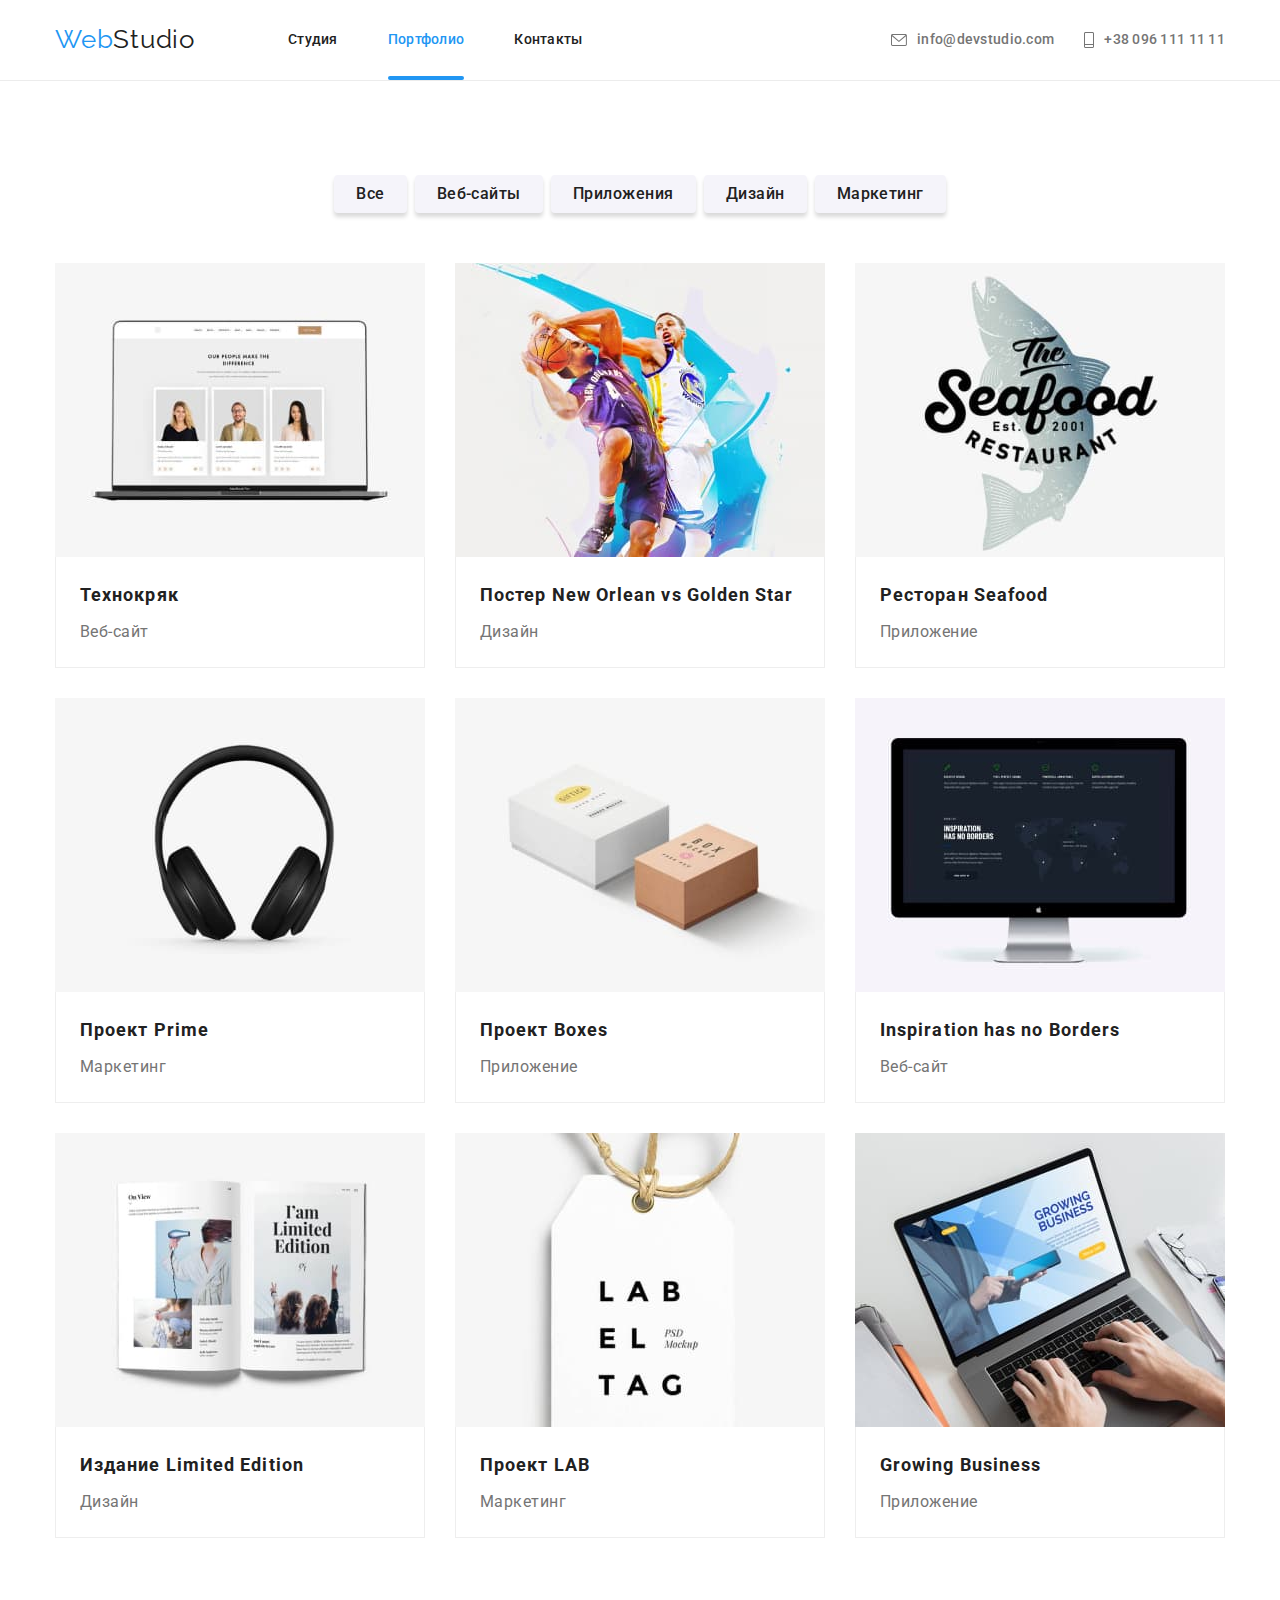
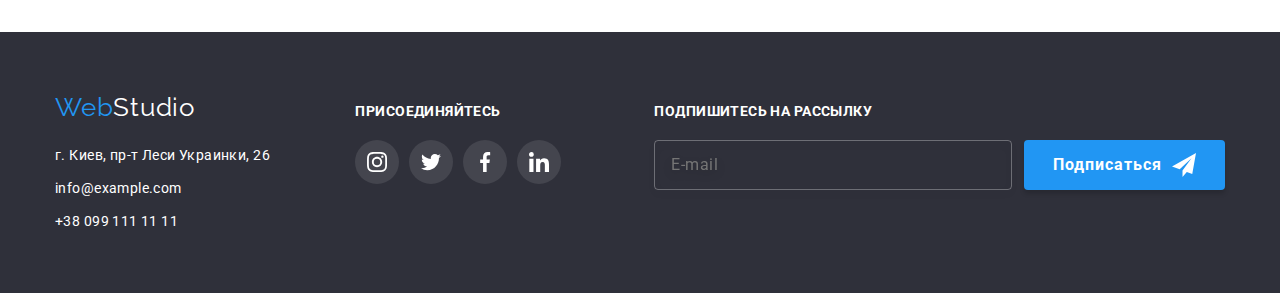
==== portfolio.html @ dd5213ea "Add files from home-work-7" ====
<!DOCTYPE html>
<html lang="ru">
<head>
    <meta charset="UTF-8">
    <meta name="description" content="Портфолио студии" />
    <meta name="viewport" content="width=device-width, initial-scale=1.0"/>
    <title>Портфолио</title>
    <link rel="preconnect" href="https://fonts.googleapis.com"/>
    <link rel="preconnect" href="https://fonts.gstatic.com" crossorigin/>
    <link href="https://fonts.googleapis.com/css2?family=Raleway:wght@700&family=Roboto:wght@400;500;700;900&display=swap" rel="stylesheet"/>
    <link rel="stylesheet" href="https://cdnjs.cloudflare.com/ajax/libs/modern-normalize/1.0.0/modern-normalize.min.css" />
    <link rel="stylesheet" href="./css/main.min.css"/>
</head>
<body>
    <!-- Header -->
    <header class="header">
        <div class="container container__header">
            <a class="logo" lang="en" href="./index.html"><span class="logo__title">Web</span>Studio</a>
            <nav>
                <ul class="site-nav header__site-nav">
                    <li class="site-nav__item">
                        <a class="site-nav__link" href="./index.html">Студия</a>
                    </li>
                    <li class="site-nav__item">
                        <a class="site-nav__link site-nav__link--current" href="./portfolio.html">Портфолио</a>
                    </li>
                    <li class="site-nav__item">
                        <a class="site-nav__link" href="/">Контакты</a>
                    </li>
                </ul>
            </nav>
            <ul class="contact-list header__contact-list">
                <li class="contact-list__item">
                    <a class="contact-list__link" lang="en" href="mailto:info@devstudio.com">
                        <svg class="contact-list__icon" width="16" height="12">
                            <use href="./img/icons.svg#icon-convert"></use>
                        </svg>
                        info@devstudio.com
                    </a>
                </li>
                <li class="contact-list__item">
                    <a class="contact-list__link" href="tel:+380961111111">
                        <svg class="contact-list__icon" width="10" height="16">
                            <use href="./img/icons.svg#icon-mobile"></use>
                        </svg>
                        +38 096 111 11 11
                    </a>
                </li>
            </ul>
        </div>
    </header>
    <main>
        <!-- Studio's Portfolio -->
        <section class="section">
           <div class="container ">
                <h1 class="visually-hidden">Портфолио студии</h1>
                <!-- Portfolio buttons -->
                <ul class="filter section__filter">
                    <li  class="filter__item">
                        <button class="button filter__button" type="button">Все</button>
                    </li>
                    <li class="filter__item">
                        <button class="button filter__button" type="button">Веб-сайты</button>
                    </li>
                    <li class="filter__item">
                        <button class="button filter__button" type="button">Приложения</button>
                    </li>
                    <li class="filter__item">
                        <button class="button filter__button" type="button">Дизайн</button>
                    </li>
                    <li class="filter__item">
                        <button class="button filter__button" type="button">Маркетинг</button>
                    </li>
                </ul>
                <!-- Work examples -->
                <ul class="grid">
                    <li class="grid__item">
                        <article class="product">
                            <a class="product__link" href="">
                                <div class="product__thumb">
                                    <img src="img/portfol1.jpg" alt="Ноутбук с открытым веб-сайтом" width="370" height="294" />
                                    <div class="product__overlay">
                                        <p class="product__overlay-text">Технокряк это современная площадка распространения коронавируса.
                                            Компании используют эту платформу для цифрового
                                            шпионажа и атак на защищённые сервера конкурентов.
                                        </p>
                                    </div>
                                </div>
                                <div class="product__text-box">
                                    <h2 class="product__title">Технокряк</h2>
                                    <p class="product__description">Веб-сайт</p>
                                </div>
                            </a>
                        </article>
                    </li>
                    <li class="grid__item">
                        <article class="product">
                            <a class="product__link" href="">
                                <div class="product__thumb">
                                    <img src="img/portfol2.jpg" alt="Два баскетболиста" width="370" height="294" />
                                    <div class="product__overlay">
                                        <p class="product__overlay-text">Технокряк это современная площадка распространения коронавируса.
                                            Компании используют эту платформу для цифрового
                                            шпионажа и атак на защищённые сервера конкурентов.
                                        </p>
                                    </div>
                                </div>
                                <div class="product__text-box">
                                    <h2 class="product__title">Постер New Orlean vs Golden Star</h2>
                                    <p class="product__description">Дизайн</p>
                                </div>
                            </a>
                        </article>
                    </li>
                    <li class="grid__item">
                        <article class="product">
                            <a class="product__link" href="">
                                <div class="product__thumb">
                                    <img src="img/portfol3.jpg" alt="Название ресторана не фоне рыбы" width="370" height="294" />
                                    <div class="product__overlay">
                                        <p class="product__overlay-text">Технокряк это современная площадка распространения коронавируса.
                                            Компании используют эту платформу для цифрового
                                            шпионажа и атак на защищённые сервера конкурентов.
                                        </p>
                                    </div>
                                </div>
                                <div class="product__text-box">
                                    <h2 class="product__title">Ресторан Seafood</h2>
                                    <p class="product__description">Приложение</p>
                                </div>
                            </a>
                        </article>
                    </li>
                    <li class="grid__item">
                        <article class="product">
                            <a class="product__link" href="">
                                <div class="product__thumb">
                                    <img src="img/portfol4.jpg" alt="Наушники" width="370" height="294" />
                                    <div class="product__overlay">
                                        <p class="product__overlay-text">Технокряк это современная площадка распространения коронавируса.
                                            Компании используют эту платформу для цифрового
                                            шпионажа и атак на защищённые сервера конкурентов.
                                        </p>
                                    </div>
                                </div>
                                <div class="product__text-box">
                                    <h2 class="product__title">Проект Prime</h2>
                                    <p class="product__description">Маркетинг</p>
                                </div>
                            </a>
                        </article>
                    </li>
                    <li class="grid__item">
                        <article class="product">
                            <a class="product__link" href="">
                                <div class="product__thumb">
                                    <img src="img/portfol5.jpg" alt="Две коробки" width="370" height="294" />
                                    <div class="product__overlay">
                                        <p class="product__overlay-text">Технокряк это современная площадка распространения коронавируса.
                                            Компании используют эту платформу для цифрового
                                            шпионажа и атак на защищённые сервера конкурентов.
                                        </p>
                                    </div>
                                </div>
                                <div class="product__text-box">
                                    <h2 class="product__title">Проект Boxes</h2>
                                    <p class="product__description">Приложение</p>
                                </div>
                            </a>
                        </article>
                    </li>
                    <li class="grid__item">
                        <article class="product">
                            <a class="product__link" href="">
                                <div class="product__thumb">
                                    <img src="img/portfol6.jpg" alt="Монитор с открытым веб-сайтом" width="370" height="294" />
                                    <div class="product__overlay">
                                        <p class="product__overlay-text">Технокряк это современная площадка распространения коронавируса.
                                            Компании используют эту платформу для цифрового
                                            шпионажа и атак на защищённые сервера конкурентов.
                                        </p>
                                    </div>
                                </div>
                                <div class="product__text-box">
                                    <h2 class="product__title">Inspiration has no Borders</h2>
                                    <p class="product__description">Веб-сайт</p>
                                </div>
                            </a>
                        </article>
                    </li>
                    <li class="grid__item">
                        <article class="product">
                            <a class="product__link" href="">
                                <div class="product__thumb">
                                    <img src="img/portfol7.jpg" alt="Открытая книга" width="370" height="294" />
                                    <div class="product__overlay">
                                        <p class="product__overlay-text">Технокряк это современная площадка распространения коронавируса.
                                            Компании используют эту платформу для цифрового
                                            шпионажа и атак на защищённые сервера конкурентов.
                                        </p>
                                    </div>
                                </div>
                                <div class="product__text-box">
                                    <h2 class="product__title">Издание Limited Edition</h2>
                                    <p class="product__description">Дизайн</p>
                                </div>
                            </a>
                        </article>
                    </li>
                    <li class="grid__item">
                        <article class="product">
                            <a class="product__link" href="">
                                <div class="product__thumb">
                                    <img src="img/portfol8.jpg" alt="Бирка" width="370" height="294" />
                                    <div class="product__overlay">
                                        <p class="product__overlay-text">Технокряк это современная площадка распространения коронавируса.
                                            Компании используют эту платформу для цифрового
                                            шпионажа и атак на защищённые сервера конкурентов.
                                        </p>
                                    </div>
                                </div>
                                <div class="product__text-box">
                                    <h2 class="product__title">Проект LAB</h2>
                                    <p class="product__description">Маркетинг</p>
                                </div>
                            </a>
                        </article>
                    </li>
                    <li class="grid__item">
                        <article class="product">
                            <a class="product__link" href="">
                                <div class="product__thumb">
                                    <img src="img/portfol9.jpg" alt="Человек печатает на ноутбуке" width="370" height="294" />
                                    <div class="product__overlay">
                                        <p class="product__overlay-text">Технокряк это современная площадка распространения коронавируса.
                                            Компании используют эту платформу для цифрового
                                            шпионажа и атак на защищённые сервера конкурентов.
                                        </p>
                                    </div>
                                </div>
                                <div class="product__text-box">
                                    <h2 class="product__title">Growing Business</h2>
                                    <p class="product__description">Приложение</p>
                                </div>
                            </a>
                        </article>
                    </li>
                </ul>
           </div>
        </section>
    </main>
    <!-- Footer -->
    <footer class="footer-section">
        <div class="container container--footer">
            <div class="contact-block footer-section__contact-block">
                <a class="logo contact-block__logo" lang="en" href="./index.html"><span
                        class="logo__title">Web</span>Studio</a>
                <address class="adress">
                    <ul class="adress__list">
                        <li class="adress__item">
                            <a class="adress__link adress__link--main" href="https://goo.gl/maps/s9QWNsardA6QoMJf8"
                                target="_blank" rel="noopener noreferrer">г. Киев, пр-т Леси Украинки, 26</a>
                        </li>
                        <li class="adress__item">
                            <a class="adress__link adress__link--add" href="mailto:info@example.com">info@example.com</a>
                        </li>
                        <li class="adress__item">
                            <a class="adress__link adress__link--add" href="tel:+380991111111">+38 099 111 11 11</a>
                        </li>
                    </ul>
                </address>
            </div>
            <div class="join footer-section__join">
                <h3 class="join__title">Присоединяйтесь</h3>
                <ul class="socials join__socials ">
                    <li class="social-item">
                        <a class="social-item__link social-item__link--join" href="/">
                            <svg class="social-item__icon social-item__icon--join">
                                <use href="./img/icons.svg#icon-instagram"></use>
                            </svg>
                        </a>
                    </li>
                    <li class="social-item">
                        <a class="social-item__link social-item__link--join" href="/">
                            <svg class="social-item__icon social-item__icon--join">
                                <use href="./img/icons.svg#icon-twitter"></use>
                            </svg>
                        </a>
                    </li>
                    <li class="social-item">
                        <a class="social-item__link social-item__link--join" href="/">
                            <svg class="social-item__icon social-item__icon--join">
                                <use href="./img/icons.svg#icon-facebook"></use>
                            </svg>
                        </a>
                    </li>
                    <li class="social-item">
                        <a class="social-item__link social-item__link--join" href="/">
                            <svg class="social-item__icon social-item__icon--join">
                                <use href="./img/icons.svg#icon-linkedin"></use>
                            </svg>
                        </a>
                    </li>
                </ul>
            </div>
            <div class="subscription footer-section__subscription">
                <h3 class="subscription__title">Подпишитесь на рассылку</h3>
                <form class="subscription__form" name="subscription_form" autocomplete="on" novalidate>
                    <label>
                        <input class="subscription__input" type="email" name="subscription_email" placeholder="E-mail" />
                    </label>
                    <button class="button button--subscription subscription__button--subscription" type="submit">Подписаться
                        <svg class="button--subscription__icon">
                            <use href="./img/icons.svg#icon-send"></use>
                        </svg>
                    </button>
                </form>
            </div>
        </div>
    </footer>
</body>
</html>
---- css/main.min.css ----
body{background-color:#fff;color:#212121;font-family:Roboto, sans-serif;letter-spacing:0.03em}a{text-decoration:none;color:#212121;outline:none}ul{list-style:none;margin:0;padding:0}h1,h2,h3,p{margin:0}img{display:block;max-width:100%;height:auto}input{padding:0;outline:none}.container{margin-left:auto;margin-right:auto;width:1200px;padding-left:15px;padding-right:15px}.section{padding:94px 0}.section__title{margin-bottom:50px;text-align:center;font-size:36px;line-height:1.16;letter-spacing:0.03em}.visually-hidden{position:absolute;white-space:nowrap;width:1px;height:1px;overflow:hidden;border:0;padding:0;clip:rect(0 0 0 0);-webkit-clip-path:inset(50%);clip-path:inset(50%);margin:-1px}a,button{-webkit-transition:color 250ms cubic-bezier(0.4, 0, 0.2, 1);transition:color 250ms cubic-bezier(0.4, 0, 0.2, 1)}svg{-webkit-transition:fill 250ms cubic-bezier(0.4, 0, 0.2, 1);transition:fill 250ms cubic-bezier(0.4, 0, 0.2, 1)}.header{border-bottom:1px solid #ececec}.header__site-nav{margin-left:93px}.header__contact-list{margin-left:auto}.container__header{display:-webkit-box;display:-ms-flexbox;display:flex;-webkit-box-align:center;-ms-flex-align:center;align-items:center}.site-nav{display:-webkit-box;display:-ms-flexbox;display:flex}.site-nav__item{margin-right:50px}.site-nav__item:last-child{margin-right:0}.site-nav__link{display:block;padding-top:32px;padding-bottom:32px;font-weight:500;font-size:14px;line-height:1.14;letter-spacing:0.02em}.site-nav__link:hover,.site-nav__link:focus{color:#2196f3}.site-nav__link--current{position:relative;color:#2196f3}.site-nav__link--current::after{content:'';display:inline-block;position:absolute;bottom:0;left:0;width:100%;height:4px;background-color:#2196f3;border-radius:2px}.contact-list{display:-webkit-box;display:-ms-flexbox;display:flex}.contact-list__item{margin-right:30px}.contact-list__item:last-child{margin-right:0}.contact-list__link{display:-webkit-box;display:-ms-flexbox;display:flex;-webkit-box-align:center;-ms-flex-align:center;align-items:center;padding-top:32px;padding-bottom:32px;font-weight:500;font-size:14px;line-height:1.14;letter-spacing:0.02em;color:#757575}.contact-list__link:hover,.contact-list__link:focus{color:#2196f3}.contact-list__icon{margin-right:10px;fill:currentColor}.logo{color:#212121;font-family:Raleway,sans-serif;font-size:26px;line-height:1.2;letter-spacing:0.03em}.logo__title{color:#2196f3}.hero{padding:200px 0;text-align:center;margin-left:auto;margin-right:auto;max-width:1600px;background-image:-webkit-gradient(linear, left top, right top, from(rgba(47,48,58,0.4)), to(rgba(47,48,58,0.4))),url(../img/herobcg.jpg);background-image:linear-gradient(to right, rgba(47,48,58,0.4), rgba(47,48,58,0.4)),url(../img/herobcg.jpg);background-repeat:no-repeat;background-position:center;background-size:cover;background-color:#c4c4c4}.hero__title{margin-top:0;margin-right:auto;margin-bottom:30px;margin-left:auto;width:696px;color:#fff;font-weight:900;font-size:44px;line-height:1.36;text-align:center;letter-spacing:0.06em;text-transform:uppercase}.button--order{padding:10px 32px}.backdrop{position:fixed;top:0;left:0;width:100%;height:100%;background:rgba(0,0,0,0.2);opacity:1;-webkit-transition:opacity 250ms cubic-bezier(0.4, 0, 0.2, 1);transition:opacity 250ms cubic-bezier(0.4, 0, 0.2, 1);z-index:1}.backdrop--hidden{opacity:0;pointer-events:none}.modal{padding:40px;position:absolute;top:50%;left:50%;-webkit-transform:translate(-50%, -50%) scale(1);transform:translate(-50%, -50%) scale(1);-webkit-transition:-webkit-transform 250ms cubic-bezier(0.4, 0, 0.2, 1) 250ms;transition:-webkit-transform 250ms cubic-bezier(0.4, 0, 0.2, 1) 250ms;transition:transform 250ms cubic-bezier(0.4, 0, 0.2, 1) 250ms;transition:transform 250ms cubic-bezier(0.4, 0, 0.2, 1) 250ms, -webkit-transform 250ms cubic-bezier(0.4, 0, 0.2, 1) 250ms;min-width:528px;min-height:581px;background-color:#ffffff;-webkit-box-shadow:0px 1px 3px rgba(0,0,0,0.12),0px 1px 1px rgba(0,0,0,0.14),0px 2px 1px rgba(0,0,0,0.2);box-shadow:0px 1px 3px rgba(0,0,0,0.12),0px 1px 1px rgba(0,0,0,0.14),0px 2px 1px rgba(0,0,0,0.2);border-radius:4px}.backdrop--hidden .modal{-webkit-transform:translate(-50%, -50%) scale(1.2);transform:translate(-50%, -50%) scale(1.2)}.modal__close-button{position:absolute;top:8px;right:8px;display:-webkit-box;display:-ms-flexbox;display:flex;-webkit-box-pack:center;-ms-flex-pack:center;justify-content:center;-webkit-box-align:center;-ms-flex-align:center;align-items:center;width:30px;height:30px;cursor:pointer;background-color:#ffffff;border-radius:50%;border:1px solid rgba(0,0,0,0.1)}.modal__icon{fill:#000000;-webkit-transition:fill 250ms cubic-bezier(0.4, 0, 0.2, 1);transition:fill 250ms cubic-bezier(0.4, 0, 0.2, 1)}.modal__icon:hover,.modal__icon:focus{fill:#2196f3}.modal__text{margin-bottom:12px;font-weight:700;font-size:20px;line-height:1.15;letter-spacing:0.03em}.input-form{display:-webkit-box;display:-ms-flexbox;display:flex;-webkit-box-orient:vertical;-webkit-box-direction:normal;-ms-flex-direction:column;flex-direction:column}.input-field{position:relative;margin-bottom:10px}.input-field__label{display:block;margin-bottom:4px;text-align:left;font-size:12px;line-height:1.16;letter-spacing:0.01em;color:#757575}.input-field__input{width:100%;padding:10px 42px;border:1px solid rgba(33,33,33,0.2);border-radius:4px;cursor:pointer;-webkit-transition:border-color 250ms cubic-bezier(0.4, 0, 0.2, 1);transition:border-color 250ms cubic-bezier(0.4, 0, 0.2, 1)}.input-field__input:focus{border-color:#2196f3}.input-field__icon{position:absolute;top:50%;left:15px;width:18px;height:18px;-webkit-transition:fill 250ms cubic-bezier(0.4, 0, 0.2, 1);transition:fill 250ms cubic-bezier(0.4, 0, 0.2, 1)}.input-field__input:focus+.input-field__icon{fill:#2196f3}.commentary-field{position:relative}.commentary-field__label{display:block;margin-bottom:4px;text-align:left;font-size:12px;line-height:1.16;letter-spacing:0.01em;color:#757575}.commentary-field__textarea{display:block;padding:12px 16px;resize:none;width:100%;font-size:14px;line-height:1.14;letter-spacing:0.01em;border:1px solid rgba(33,33,33,0.2);border-radius:4px;outline:none;cursor:pointer;-webkit-transition:border-color 250ms cubic-bezier(0.4, 0, 0.2, 1);transition:border-color 250ms cubic-bezier(0.4, 0, 0.2, 1)}.commentary-field__textarea::-webkit-input-placeholder{color:rgba(117,117,117,0.5)}.commentary-field__textarea:-ms-input-placeholder{color:rgba(117,117,117,0.5)}.commentary-field__textarea::-ms-input-placeholder{color:rgba(117,117,117,0.5)}.commentary-field__textarea::placeholder{color:rgba(117,117,117,0.5)}.commentary-field__textarea:focus{border-color:#2196f3}.custom-checkbox{position:relative;display:-webkit-box;display:-ms-flexbox;display:flex;-webkit-box-align:center;-ms-flex-align:center;align-items:center;-webkit-box-pack:center;-ms-flex-pack:center;justify-content:center;margin-top:20px;margin-bottom:34px;font-size:14px;line-height:1.71;letter-spacing:0.03em;color:#757575}.custom-checkbox__input--visually-hidden{position:absolute;white-space:nowrap;width:1px;height:1px;overflow:hidden;border:0;padding:0;clip:rect(0 0 0 0);-webkit-clip-path:inset(50%);clip-path:inset(50%);margin:-1px}.custom-checkbox__icon{display:-webkit-box;display:-ms-flexbox;display:flex;-webkit-box-align:center;-ms-flex-align:center;align-items:center;width:16px;height:15px;border:2px solid #212121;border-radius:2px;-webkit-transition:background-color 250ms cubic-bezier(0.4, 0, 0.2, 1),border-color 250ms cubic-bezier(0.4, 0, 0.2, 1);transition:background-color 250ms cubic-bezier(0.4, 0, 0.2, 1),border-color 250ms cubic-bezier(0.4, 0, 0.2, 1)}.custom-checkbox__input:checked+.custom-checkbox__icon{background-color:#2196f3;border-color:transparent}.custom-checkbox__label{margin-left:7px}.custom-checkbox__link{color:#2196f3;-webkit-text-decoration-line:underline;text-decoration-line:underline}.button{font-family:inherit;font-weight:700;font-size:16px;line-height:1.87;letter-spacing:0.06em;background-color:#2196f3;color:#fff;-webkit-box-shadow:0px 4px 4px rgba(0,0,0,0.15);box-shadow:0px 4px 4px rgba(0,0,0,0.15);border:0;cursor:pointer;border-radius:4px}.button--send{padding:10px 55px}.article{display:-webkit-box;display:-ms-flexbox;display:flex;-webkit-box-pack:justify;-ms-flex-pack:justify;justify-content:space-between;margin-top:0}.article__item{width:270px}.article__thumb{display:-webkit-box;display:-ms-flexbox;display:flex;margin-bottom:30px;-webkit-box-pack:center;-ms-flex-pack:center;justify-content:center;-webkit-box-align:center;-ms-flex-align:center;align-items:center;width:270px;height:120px;border-radius:4px;background-color:#f5f4fa}.article__title{margin-bottom:10px;font-size:14px;line-height:1.14;letter-spacing:0.03em;text-transform:uppercase}.article__text{margin-bottom:0;color:#757575;font-size:14px;line-height:1.71;letter-spacing:0.03em}.section--zero-padding{padding-top:0}.works{display:-webkit-box;display:-ms-flexbox;display:flex;-webkit-box-pack:justify;-ms-flex-pack:justify;justify-content:space-between}.works-item{position:relative}.works-item__thumb{position:absolute;left:0;bottom:0;display:-webkit-box;display:-ms-flexbox;display:flex;-webkit-box-pack:center;-ms-flex-pack:center;justify-content:center;-webkit-box-align:center;-ms-flex-align:center;align-items:center;-ms-flex-wrap:wrap;flex-wrap:wrap;width:370px;min-height:70px;background:rgba(47,48,58,0.8)}.works-item__title{font-size:14px;line-height:1.14;letter-spacing:0.03em;text-transform:uppercase;color:#ffffff}.section--background{background-color:#f5f4fa}.team{display:-webkit-box;display:-ms-flexbox;display:flex;-webkit-box-pack:justify;-ms-flex-pack:justify;justify-content:space-between}.team-item__title-block{padding:30px 0;text-align:center;background-color:#ffffff;-webkit-box-shadow:0px 1px 3px rgba(0,0,0,0.12),0px 1px 1px rgba(0,0,0,0.14),0px 2px 1px rgba(0,0,0,0.2);box-shadow:0px 1px 3px rgba(0,0,0,0.12),0px 1px 1px rgba(0,0,0,0.14),0px 2px 1px rgba(0,0,0,0.2);border-radius:0px 0px 4px 4px}.team-item__title{font-size:16px;line-height:1.18;letter-spacing:0.03em}.team-item__title--main{margin-bottom:10px;font-weight:500}.team-item__title--add{margin-top:0;margin-bottom:0;font-weight:normal;color:#757575}.socials{display:-webkit-box;display:-ms-flexbox;display:flex;-webkit-box-pack:center;-ms-flex-pack:center;justify-content:center;margin-top:16px;padding-bottom:0}.social-item{width:44px;height:44px;margin-right:10px}.social-item:last-child{margin-right:0}.social-item__link{display:-webkit-box;display:-ms-flexbox;display:flex;-webkit-box-align:center;-ms-flex-align:center;align-items:center;-webkit-box-pack:center;-ms-flex-pack:center;justify-content:center;width:100%;height:100%;border-radius:50%;color:#afb1b8;-webkit-transition:background-color 250ms cubic-bezier(0.4, 0, 0.2, 1);transition:background-color 250ms cubic-bezier(0.4, 0, 0.2, 1)}.social-item__link:hover,.social-item__link:focus{background-color:#2196f3;color:#ffffff}.social-item__icon{width:20px;height:20px;fill:currentColor}.clients{display:-webkit-box;display:-ms-flexbox;display:flex;-webkit-box-pack:justify;-ms-flex-pack:justify;justify-content:space-between}.clients-item{width:170px;height:92px}.clients-item__link{display:-webkit-box;display:-ms-flexbox;display:flex;-webkit-box-pack:center;-ms-flex-pack:center;justify-content:center;-webkit-box-align:center;-ms-flex-align:center;align-items:center;width:100%;height:100%;border:1px solid #afb1b8;border-radius:4px;-webkit-transition:border-color 250ms cubic-bezier(0.4, 0, 0.2, 1);transition:border-color 250ms cubic-bezier(0.4, 0, 0.2, 1);color:#afb1b8}.clients-item__link:hover,.clients-item__link:focus{border-color:#2196f3;color:#2196f3}.clients-item__icon{width:106px;height:60px;fill:currentColor}.container--footer{display:-webkit-box;display:-ms-flexbox;display:flex;-webkit-box-align:baseline;-ms-flex-align:baseline;align-items:baseline}.footer-section{padding:60px 0;background-color:#2f303a}.footer-section__join{margin-left:70px}.footer-section__subscription{margin-left:93px}.footer-section__contact-block{-webkit-box-flex:1;-ms-flex-positive:1;flex-grow:1}.contact-block__logo{display:block;margin-bottom:20px;text-decoration:none;color:#fff;font-family:Raleway,sans-serif;font-size:26px;line-height:1.2;letter-spacing:0.03em}.adress__item{margin-bottom:9px}.adress__item:last-child{margin-bottom:0}.adress__link{display:block;font-style:normal;font-weight:normal;font-size:14px;line-height:24px;letter-spacing:0.03em;color:#fff}.adress__link--main{color:#fff}.adress__link--add{color:#fff}.adress__link:hover,.adress__link:focus{color:#2196f3}.join__title{margin-bottom:20px;font-size:14px;line-height:1.14;letter-spacing:0.03em;text-transform:uppercase;color:#ffffff}.social-item__link--join{background-color:rgba(255,255,255,0.1)}.social-item__link--join:hover,.social-item__link--join:focus{background-color:#2196f3}.social-item__icon--join{fill:#ffffff}.subscription__title{margin-bottom:20px;font-size:14px;line-height:1.14;letter-spacing:0.03em;text-transform:uppercase;color:#ffffff}.subscription__form{display:-webkit-box;display:-ms-flexbox;display:flex;-webkit-box-align:center;-ms-flex-align:center;align-items:center}.subscription__input{width:358px;padding:14px 16px;letter-spacing:0.03em;line-height:1.25;background-color:transparent;color:rgba(255,255,255,0.6);border:1px solid rgba(255,255,255,0.3);-webkit-filter:drop-shadow(0px 4px 4px rgba(0,0,0,0.15));filter:drop-shadow(0px 4px 4px rgba(0,0,0,0.15));border-radius:4px}.subscription__button--subscription{margin-left:12px}.button--subscription{display:-webkit-box;display:-ms-flexbox;display:flex;-webkit-box-pack:center;-ms-flex-pack:center;justify-content:center;-webkit-box-align:center;-ms-flex-align:center;align-items:center;padding:10px 29px}.button--subscription__icon{width:24px;height:24px;margin-left:10px}.section__filter{margin-bottom:50px}.filter{display:-webkit-box;display:-ms-flexbox;display:flex;-webkit-box-pack:center;-ms-flex-pack:center;justify-content:center}.filter__item{margin-right:8px}.filter__item:last-child{margin-right:0}.filter__button{padding:6px 22px;border-radius:4px;color:#212121;background-color:#f5f4fa;font-weight:500;font-size:16px;line-height:1.62;letter-spacing:0.03em;text-align:center;-webkit-transition:background-color 250ms cubic-bezier(0.4, 0, 0.2, 1),color 250ms cubic-bezier(0.4, 0, 0.2, 1),-webkit-box-shadow 250ms cubic-bezier(0.4, 0, 0.2, 1);transition:background-color 250ms cubic-bezier(0.4, 0, 0.2, 1),color 250ms cubic-bezier(0.4, 0, 0.2, 1),-webkit-box-shadow 250ms cubic-bezier(0.4, 0, 0.2, 1);transition:box-shadow 250ms cubic-bezier(0.4, 0, 0.2, 1),background-color 250ms cubic-bezier(0.4, 0, 0.2, 1),color 250ms cubic-bezier(0.4, 0, 0.2, 1);transition:box-shadow 250ms cubic-bezier(0.4, 0, 0.2, 1),background-color 250ms cubic-bezier(0.4, 0, 0.2, 1),color 250ms cubic-bezier(0.4, 0, 0.2, 1),-webkit-box-shadow 250ms cubic-bezier(0.4, 0, 0.2, 1)}.filter__button:hover,.filter__button:focus{-webkit-box-shadow:0px 3px 1px rgba(0,0,0,0.1),0px 1px 2px rgba(0,0,0,0.08),0px 2px 2px rgba(0,0,0,0.12);box-shadow:0px 3px 1px rgba(0,0,0,0.1),0px 1px 2px rgba(0,0,0,0.08),0px 2px 2px rgba(0,0,0,0.12);background-color:#2196f3;color:#ffffff}.grid{display:-webkit-box;display:-ms-flexbox;display:flex;-ms-flex-wrap:wrap;flex-wrap:wrap;margin:-15px}.grid__item{margin:15px}.product__link{display:block;-webkit-transition:-webkit-box-shadow 250ms cubic-bezier(0.4, 0, 0.2, 1);transition:-webkit-box-shadow 250ms cubic-bezier(0.4, 0, 0.2, 1);transition:box-shadow 250ms cubic-bezier(0.4, 0, 0.2, 1);transition:box-shadow 250ms cubic-bezier(0.4, 0, 0.2, 1), -webkit-box-shadow 250ms cubic-bezier(0.4, 0, 0.2, 1)}.product__link:hover,.product__link:focus{-webkit-box-shadow:0px 1px 1px rgba(0,0,0,0.12),0px 4px 4px rgba(0,0,0,0.06),1px 4px 6px rgba(0,0,0,0.16);box-shadow:0px 1px 1px rgba(0,0,0,0.12),0px 4px 4px rgba(0,0,0,0.06),1px 4px 6px rgba(0,0,0,0.16)}.product__link:hover .product__overlay,.product__link:focus .product__overlay{-webkit-transform:translateY(0);transform:translateY(0)}.product__thumb{position:relative;overflow:hidden}.product__overlay{position:absolute;top:0;left:0;width:100%;height:294px;-webkit-transform:translateY(294px);transform:translateY(294px);-webkit-transition:-webkit-transform 250ms cubic-bezier(0.4, 0, 0.2, 1);transition:-webkit-transform 250ms cubic-bezier(0.4, 0, 0.2, 1);transition:transform 250ms cubic-bezier(0.4, 0, 0.2, 1);transition:transform 250ms cubic-bezier(0.4, 0, 0.2, 1), -webkit-transform 250ms cubic-bezier(0.4, 0, 0.2, 1);background:rgba(33,150,243,0.9)}.product__overlay-text{padding:63px 24px;font-size:18px;line-height:1.55;color:#ffffff}.product__text-box{padding:20px 24px;border:1px solid #eeeeee;border-top:inherit}.product__title{margin-bottom:4px;font-size:18px;line-height:2;letter-spacing:0.06em}.product__description{color:#757575;font-size:16px;line-height:1.87;letter-spacing:0.03em}
/*# sourceMappingURL=main.min.css.map */
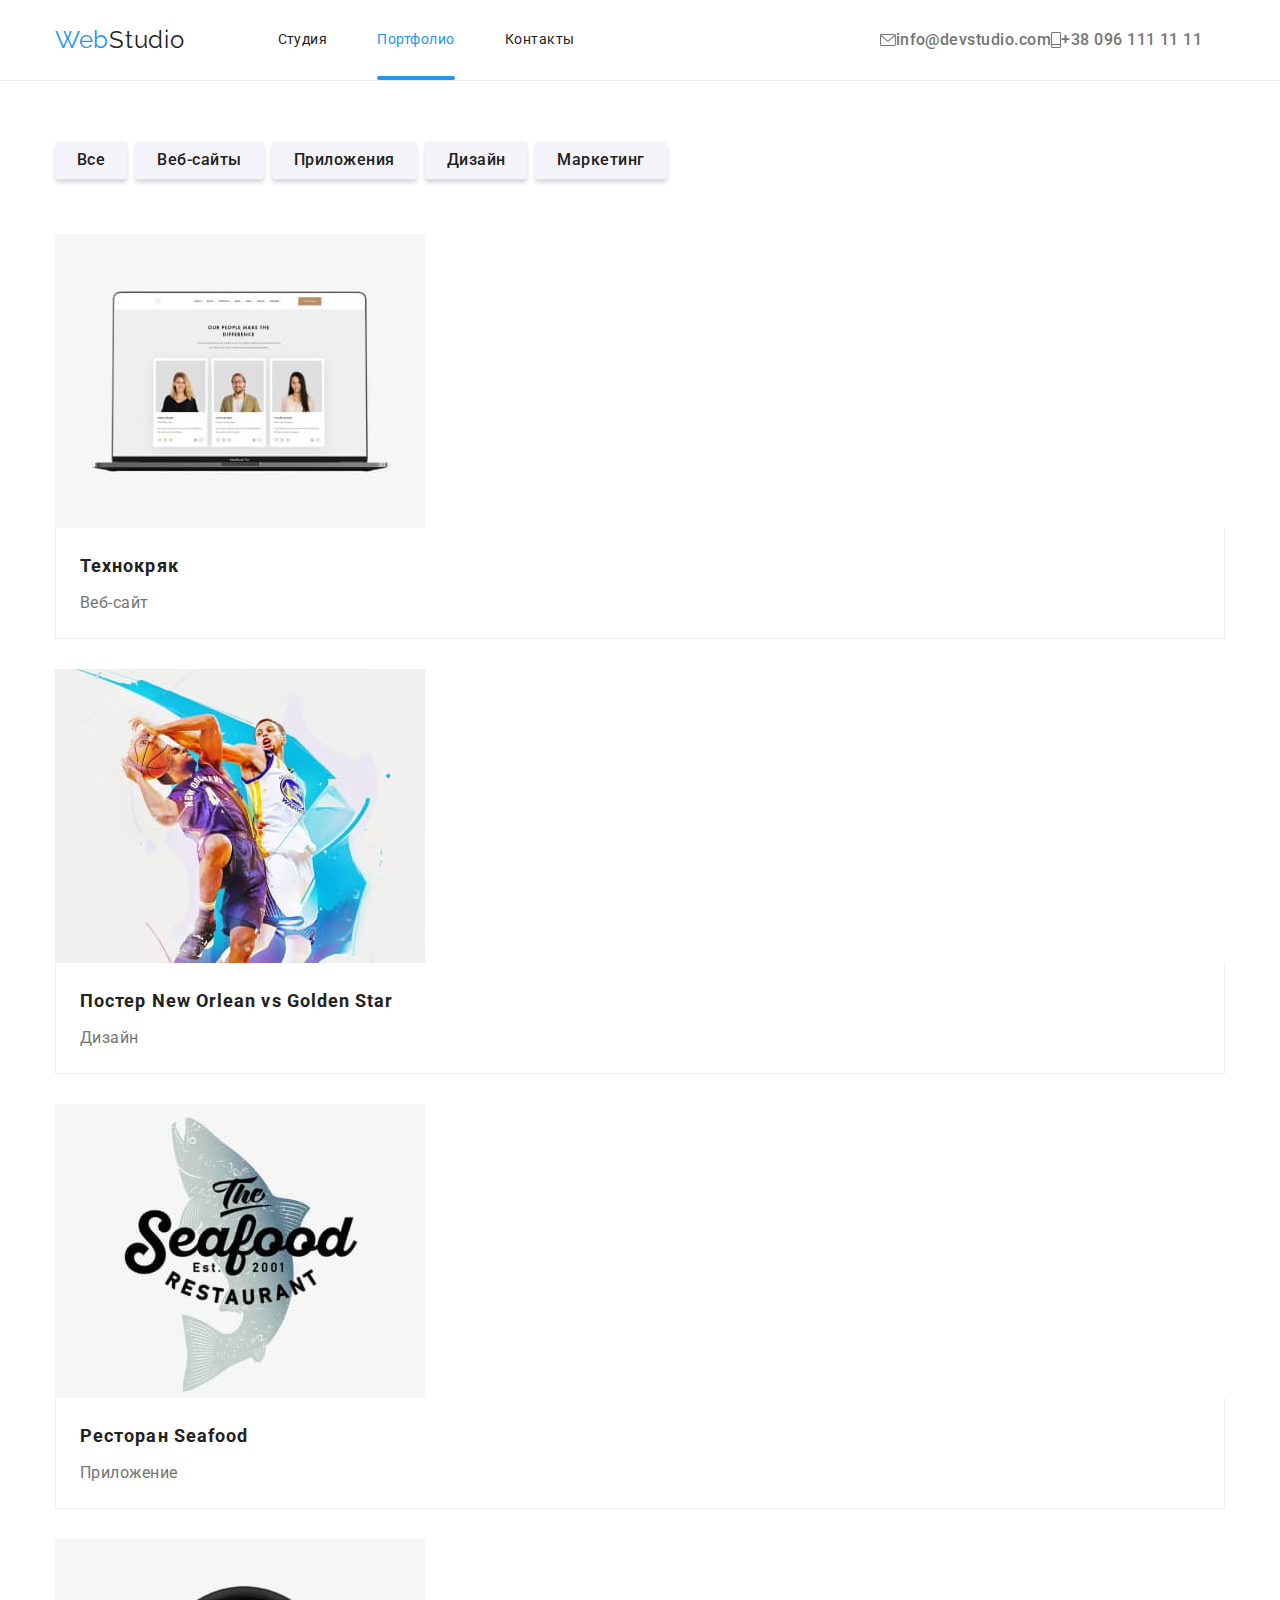
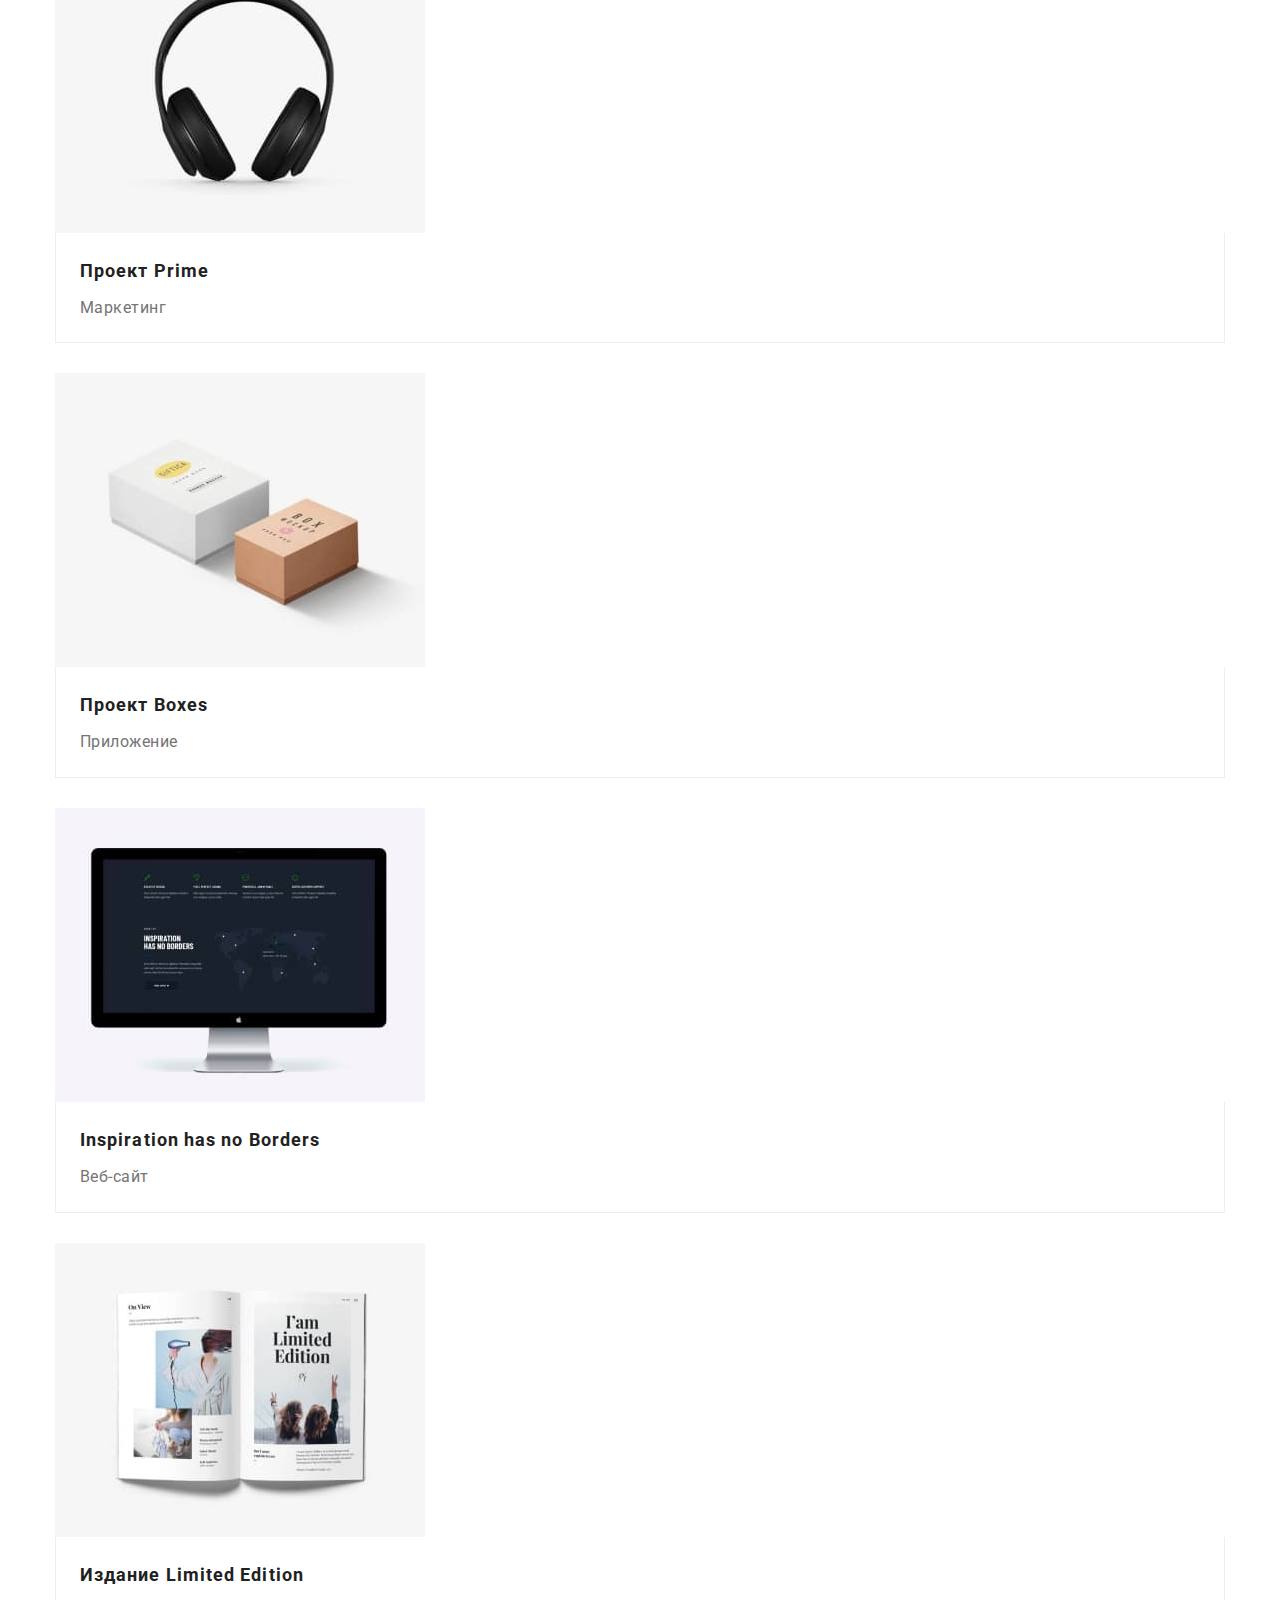
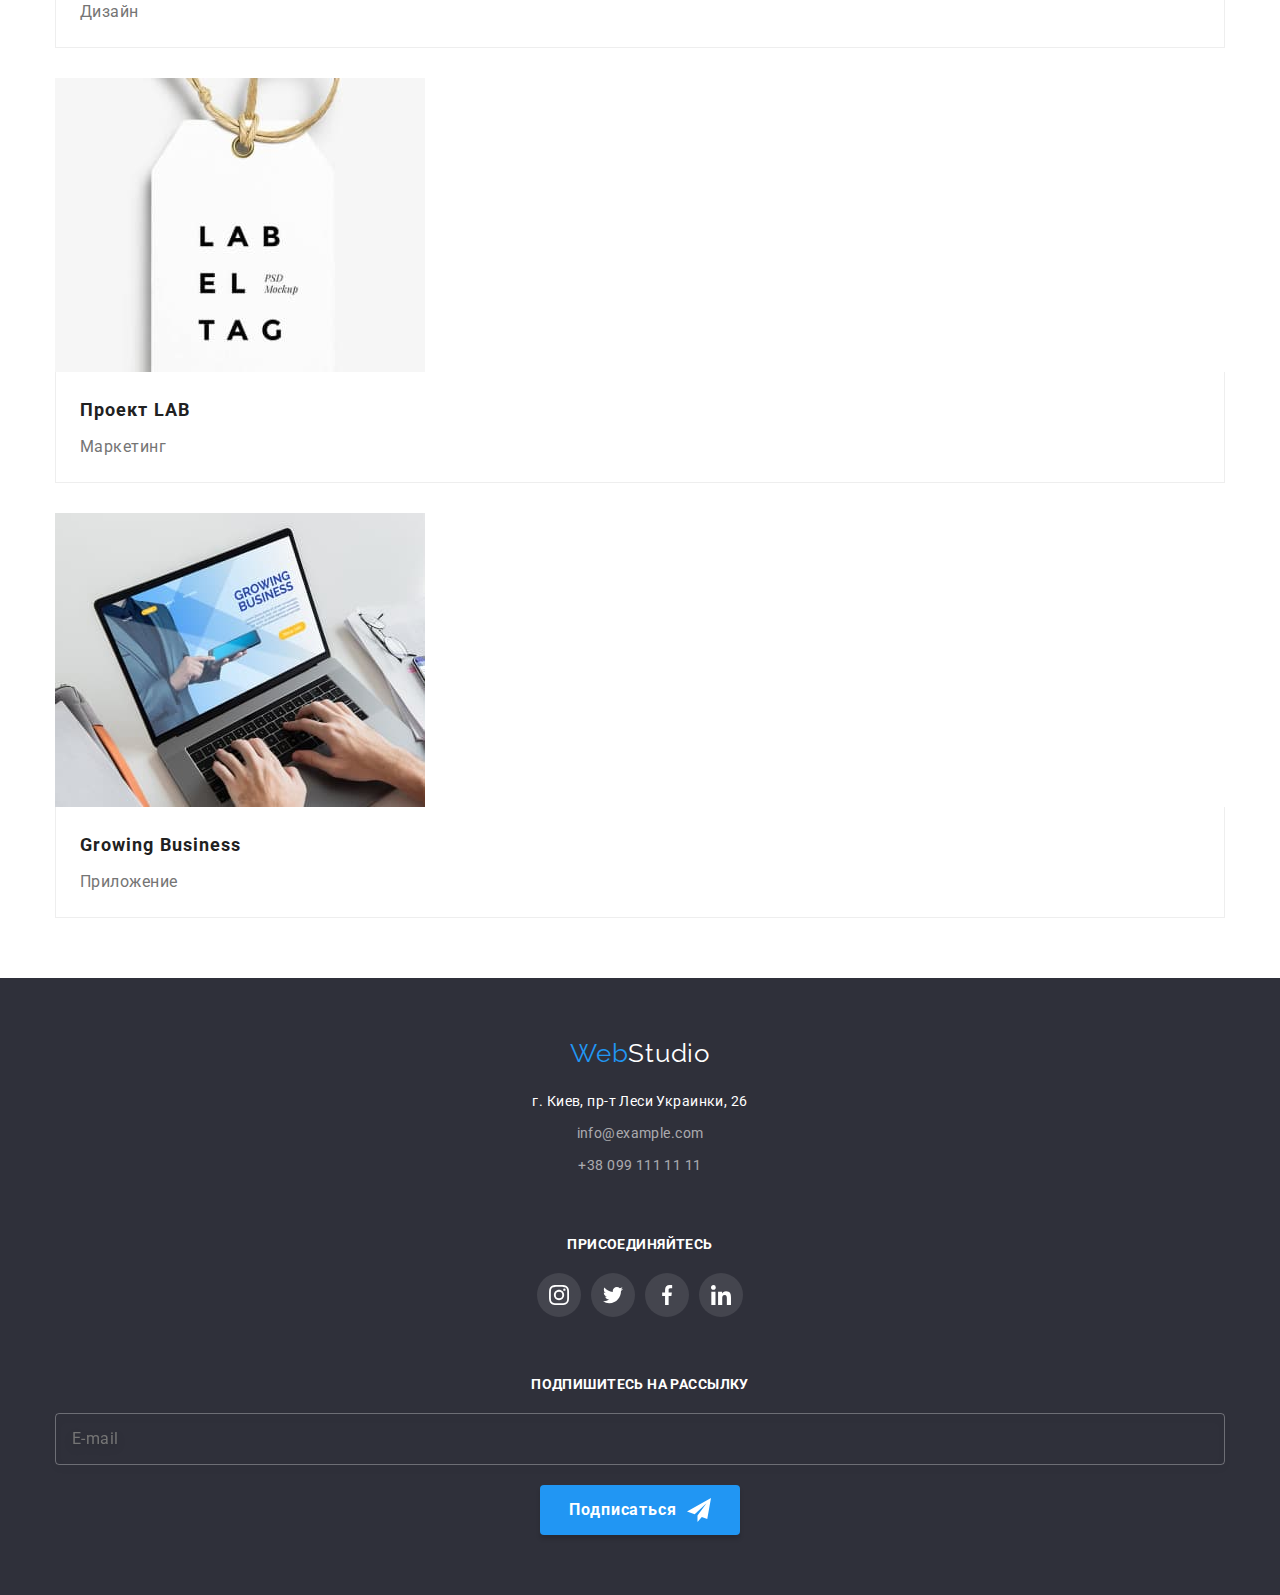
==== commit ae475c06: "add mobile version and start tablet" ====
--- a/portfolio.html
+++ b/portfolio.html
@@ -15,38 +15,67 @@
     <!-- Header -->
     <header class="header">
         <div class="container container__header">
-            <a class="logo" lang="en" href="./index.html"><span class="logo__title">Web</span>Studio</a>
-            <nav>
-                <ul class="site-nav header__site-nav">
-                    <li class="site-nav__item">
-                        <a class="site-nav__link" href="./index.html">Студия</a>
-                    </li>
-                    <li class="site-nav__item">
-                        <a class="site-nav__link site-nav__link--current" href="./portfolio.html">Портфолио</a>
-                    </li>
-                    <li class="site-nav__item">
-                        <a class="site-nav__link" href="/">Контакты</a>
-                    </li>
-                </ul>
-            </nav>
-            <ul class="contact-list header__contact-list">
-                <li class="contact-list__item">
-                    <a class="contact-list__link" lang="en" href="mailto:info@devstudio.com">
-                        <svg class="contact-list__icon" width="16" height="12">
-                            <use href="./img/icons.svg#icon-convert"></use>
-                        </svg>
-                        info@devstudio.com
-                    </a>
-                </li>
-                <li class="contact-list__item">
-                    <a class="contact-list__link" href="tel:+380961111111">
-                        <svg class="contact-list__icon" width="10" height="16">
-                            <use href="./img/icons.svg#icon-mobile"></use>
-                        </svg>
-                        +38 096 111 11 11
-                    </a>
-                </li>
-            </ul>
+            <a class="logo header__logo" lang="en" href="./index.html"><span class="logo__title">Web</span>Studio</a>
+            <button class="menu-button" data-menu-button>
+                <svg class="modal__icon" width="40" height="40" aria-label="Переключатель мобильного меню"
+                    aria-expanded="false">
+    
+                    <use class="icon-menu" href="./img/icons.svg#icon-menu"></use>
+                    <use class="icon-cross" href="./img/icons.svg#icon-close"></use>
+                </svg>
+            </button>
+            <div class="menu-container" data-menu>
+                <nav>
+                    <ul class="site-nav header__site-nav">
+                        <li class="site-nav__item">
+                            <a class="site-nav__link" href="./index.html">Студия</a>
+                        </li>
+                        <li class="site-nav__item">
+                            <a class="site-nav__link site-nav__link--current" href="./portfolio.html">Портфолио</a>
+                        </li>
+                        <li class="site-nav__item">
+                            <a class="site-nav__link" href="/">Контакты</a>
+                        </li>
+                    </ul>
+                </nav>
+                <ul class="contact-list header__contact-list">
+                    <li class="contact-list__item">
+                        <a class="contact-list__link contact-list__link--font-add" lang="en"
+                            href="mailto:info@devstudio.com">
+                            <svg class="contact-list__icon" width="16" height="12">
+                                <use href="./img/icons.svg#icon-convert"></use>
+                            </svg>
+                            info@devstudio.com
+                        </a>
+                    </li>
+                    <li class="contact-list__item">
+                        <a class="contact-list__link contact-list__link--font-main" href="tel:+380961111111">
+                            <svg class="contact-list__icon" width="10" height="16">
+                                <use href="./img/icons.svg#icon-mobile"></use>
+                            </svg>
+                            +38 096 111 11 11
+                        </a>
+                    </li>
+                </ul>
+                <ul class="menu-container__socials">
+                    <li class="menu-container__socials-item">
+                        <a class="menu-container__socials-link" href="/">Instagram
+                        </a>
+                    </li>
+                    <li class="menu-container__socials-item">
+                        <a class="menu-container__socials-link" href="/">Twitter
+                        </a>
+                    </li>
+                    <li class="menu-container__socials-item">
+                        <a class="menu-container__socials-link" href="/">Facebook
+                        </a>
+                    </li>
+                    <li class="menu-container__socials-item">
+                        <a class="menu-container__socials-link" href="/">LinkedIn
+                        </a>
+                    </li>
+                </ul>
+            </div>
         </div>
     </header>
     <main>
@@ -78,7 +107,7 @@
                         <article class="product">
                             <a class="product__link" href="">
                                 <div class="product__thumb">
-                                    <img src="img/portfol1.jpg" alt="Ноутбук с открытым веб-сайтом" width="370" height="294" />
+                                    <img src="img/portfol1.jpg" alt="Ноутбук с открытым веб-сайтом"/>
                                     <div class="product__overlay">
                                         <p class="product__overlay-text">Технокряк это современная площадка распространения коронавируса.
                                             Компании используют эту платформу для цифрового
@@ -97,7 +126,7 @@
                         <article class="product">
                             <a class="product__link" href="">
                                 <div class="product__thumb">
-                                    <img src="img/portfol2.jpg" alt="Два баскетболиста" width="370" height="294" />
+                                    <img src="img/portfol2.jpg" alt="Два баскетболиста"/>
                                     <div class="product__overlay">
                                         <p class="product__overlay-text">Технокряк это современная площадка распространения коронавируса.
                                             Компании используют эту платформу для цифрового
@@ -116,7 +145,7 @@
                         <article class="product">
                             <a class="product__link" href="">
                                 <div class="product__thumb">
-                                    <img src="img/portfol3.jpg" alt="Название ресторана не фоне рыбы" width="370" height="294" />
+                                    <img src="img/portfol3.jpg" alt="Название ресторана не фоне рыбы"/>
                                     <div class="product__overlay">
                                         <p class="product__overlay-text">Технокряк это современная площадка распространения коронавируса.
                                             Компании используют эту платформу для цифрового
@@ -135,7 +164,7 @@
                         <article class="product">
                             <a class="product__link" href="">
                                 <div class="product__thumb">
-                                    <img src="img/portfol4.jpg" alt="Наушники" width="370" height="294" />
+                                    <img src="img/portfol4.jpg" alt="Наушники"/>
                                     <div class="product__overlay">
                                         <p class="product__overlay-text">Технокряк это современная площадка распространения коронавируса.
                                             Компании используют эту платформу для цифрового
@@ -154,7 +183,7 @@
                         <article class="product">
                             <a class="product__link" href="">
                                 <div class="product__thumb">
-                                    <img src="img/portfol5.jpg" alt="Две коробки" width="370" height="294" />
+                                    <img src="img/portfol5.jpg" alt="Две коробки"/>
                                     <div class="product__overlay">
                                         <p class="product__overlay-text">Технокряк это современная площадка распространения коронавируса.
                                             Компании используют эту платформу для цифрового
@@ -173,7 +202,7 @@
                         <article class="product">
                             <a class="product__link" href="">
                                 <div class="product__thumb">
-                                    <img src="img/portfol6.jpg" alt="Монитор с открытым веб-сайтом" width="370" height="294" />
+                                    <img src="img/portfol6.jpg" alt="Монитор с открытым веб-сайтом"/>
                                     <div class="product__overlay">
                                         <p class="product__overlay-text">Технокряк это современная площадка распространения коронавируса.
                                             Компании используют эту платформу для цифрового
@@ -192,7 +221,7 @@
                         <article class="product">
                             <a class="product__link" href="">
                                 <div class="product__thumb">
-                                    <img src="img/portfol7.jpg" alt="Открытая книга" width="370" height="294" />
+                                    <img src="img/portfol7.jpg" alt="Открытая книга"/>
                                     <div class="product__overlay">
                                         <p class="product__overlay-text">Технокряк это современная площадка распространения коронавируса.
                                             Компании используют эту платформу для цифрового
@@ -211,7 +240,7 @@
                         <article class="product">
                             <a class="product__link" href="">
                                 <div class="product__thumb">
-                                    <img src="img/portfol8.jpg" alt="Бирка" width="370" height="294" />
+                                    <img src="img/portfol8.jpg" alt="Бирка"/>
                                     <div class="product__overlay">
                                         <p class="product__overlay-text">Технокряк это современная площадка распространения коронавируса.
                                             Компании используют эту платформу для цифрового
@@ -230,7 +259,7 @@
                         <article class="product">
                             <a class="product__link" href="">
                                 <div class="product__thumb">
-                                    <img src="img/portfol9.jpg" alt="Человек печатает на ноутбуке" width="370" height="294" />
+                                    <img src="img/portfol9.jpg" alt="Человек печатает на ноутбуке"/>
                                     <div class="product__overlay">
                                         <p class="product__overlay-text">Технокряк это современная площадка распространения коронавируса.
                                             Компании используют эту платформу для цифрового
@@ -318,5 +347,6 @@
             </div>
         </div>
     </footer>
+    <script src="./js/mobile-menu.js"></script>
 </body>
 </html>
--- a/css/main.min.css
+++ b/css/main.min.css
@@ -1,2 +1,2 @@
-body{background-color:#fff;color:#212121;font-family:Roboto, sans-serif;letter-spacing:0.03em}a{text-decoration:none;color:#212121;outline:none}ul{list-style:none;margin:0;padding:0}h1,h2,h3,p{margin:0}img{display:block;max-width:100%;height:auto}input{padding:0;outline:none}.container{margin-left:auto;margin-right:auto;width:1200px;padding-left:15px;padding-right:15px}.section{padding:94px 0}.section__title{margin-bottom:50px;text-align:center;font-size:36px;line-height:1.16;letter-spacing:0.03em}.visually-hidden{position:absolute;white-space:nowrap;width:1px;height:1px;overflow:hidden;border:0;padding:0;clip:rect(0 0 0 0);-webkit-clip-path:inset(50%);clip-path:inset(50%);margin:-1px}a,button{-webkit-transition:color 250ms cubic-bezier(0.4, 0, 0.2, 1);transition:color 250ms cubic-bezier(0.4, 0, 0.2, 1)}svg{-webkit-transition:fill 250ms cubic-bezier(0.4, 0, 0.2, 1);transition:fill 250ms cubic-bezier(0.4, 0, 0.2, 1)}.header{border-bottom:1px solid #ececec}.header__site-nav{margin-left:93px}.header__contact-list{margin-left:auto}.container__header{display:-webkit-box;display:-ms-flexbox;display:flex;-webkit-box-align:center;-ms-flex-align:center;align-items:center}.site-nav{display:-webkit-box;display:-ms-flexbox;display:flex}.site-nav__item{margin-right:50px}.site-nav__item:last-child{margin-right:0}.site-nav__link{display:block;padding-top:32px;padding-bottom:32px;font-weight:500;font-size:14px;line-height:1.14;letter-spacing:0.02em}.site-nav__link:hover,.site-nav__link:focus{color:#2196f3}.site-nav__link--current{position:relative;color:#2196f3}.site-nav__link--current::after{content:'';display:inline-block;position:absolute;bottom:0;left:0;width:100%;height:4px;background-color:#2196f3;border-radius:2px}.contact-list{display:-webkit-box;display:-ms-flexbox;display:flex}.contact-list__item{margin-right:30px}.contact-list__item:last-child{margin-right:0}.contact-list__link{display:-webkit-box;display:-ms-flexbox;display:flex;-webkit-box-align:center;-ms-flex-align:center;align-items:center;padding-top:32px;padding-bottom:32px;font-weight:500;font-size:14px;line-height:1.14;letter-spacing:0.02em;color:#757575}.contact-list__link:hover,.contact-list__link:focus{color:#2196f3}.contact-list__icon{margin-right:10px;fill:currentColor}.logo{color:#212121;font-family:Raleway,sans-serif;font-size:26px;line-height:1.2;letter-spacing:0.03em}.logo__title{color:#2196f3}.hero{padding:200px 0;text-align:center;margin-left:auto;margin-right:auto;max-width:1600px;background-image:-webkit-gradient(linear, left top, right top, from(rgba(47,48,58,0.4)), to(rgba(47,48,58,0.4))),url(../img/herobcg.jpg);background-image:linear-gradient(to right, rgba(47,48,58,0.4), rgba(47,48,58,0.4)),url(../img/herobcg.jpg);background-repeat:no-repeat;background-position:center;background-size:cover;background-color:#c4c4c4}.hero__title{margin-top:0;margin-right:auto;margin-bottom:30px;margin-left:auto;width:696px;color:#fff;font-weight:900;font-size:44px;line-height:1.36;text-align:center;letter-spacing:0.06em;text-transform:uppercase}.button--order{padding:10px 32px}.backdrop{position:fixed;top:0;left:0;width:100%;height:100%;background:rgba(0,0,0,0.2);opacity:1;-webkit-transition:opacity 250ms cubic-bezier(0.4, 0, 0.2, 1);transition:opacity 250ms cubic-bezier(0.4, 0, 0.2, 1);z-index:1}.backdrop--hidden{opacity:0;pointer-events:none}.modal{padding:40px;position:absolute;top:50%;left:50%;-webkit-transform:translate(-50%, -50%) scale(1);transform:translate(-50%, -50%) scale(1);-webkit-transition:-webkit-transform 250ms cubic-bezier(0.4, 0, 0.2, 1) 250ms;transition:-webkit-transform 250ms cubic-bezier(0.4, 0, 0.2, 1) 250ms;transition:transform 250ms cubic-bezier(0.4, 0, 0.2, 1) 250ms;transition:transform 250ms cubic-bezier(0.4, 0, 0.2, 1) 250ms, -webkit-transform 250ms cubic-bezier(0.4, 0, 0.2, 1) 250ms;min-width:528px;min-height:581px;background-color:#ffffff;-webkit-box-shadow:0px 1px 3px rgba(0,0,0,0.12),0px 1px 1px rgba(0,0,0,0.14),0px 2px 1px rgba(0,0,0,0.2);box-shadow:0px 1px 3px rgba(0,0,0,0.12),0px 1px 1px rgba(0,0,0,0.14),0px 2px 1px rgba(0,0,0,0.2);border-radius:4px}.backdrop--hidden .modal{-webkit-transform:translate(-50%, -50%) scale(1.2);transform:translate(-50%, -50%) scale(1.2)}.modal__close-button{position:absolute;top:8px;right:8px;display:-webkit-box;display:-ms-flexbox;display:flex;-webkit-box-pack:center;-ms-flex-pack:center;justify-content:center;-webkit-box-align:center;-ms-flex-align:center;align-items:center;width:30px;height:30px;cursor:pointer;background-color:#ffffff;border-radius:50%;border:1px solid rgba(0,0,0,0.1)}.modal__icon{fill:#000000;-webkit-transition:fill 250ms cubic-bezier(0.4, 0, 0.2, 1);transition:fill 250ms cubic-bezier(0.4, 0, 0.2, 1)}.modal__icon:hover,.modal__icon:focus{fill:#2196f3}.modal__text{margin-bottom:12px;font-weight:700;font-size:20px;line-height:1.15;letter-spacing:0.03em}.input-form{display:-webkit-box;display:-ms-flexbox;display:flex;-webkit-box-orient:vertical;-webkit-box-direction:normal;-ms-flex-direction:column;flex-direction:column}.input-field{position:relative;margin-bottom:10px}.input-field__label{display:block;margin-bottom:4px;text-align:left;font-size:12px;line-height:1.16;letter-spacing:0.01em;color:#757575}.input-field__input{width:100%;padding:10px 42px;border:1px solid rgba(33,33,33,0.2);border-radius:4px;cursor:pointer;-webkit-transition:border-color 250ms cubic-bezier(0.4, 0, 0.2, 1);transition:border-color 250ms cubic-bezier(0.4, 0, 0.2, 1)}.input-field__input:focus{border-color:#2196f3}.input-field__icon{position:absolute;top:50%;left:15px;width:18px;height:18px;-webkit-transition:fill 250ms cubic-bezier(0.4, 0, 0.2, 1);transition:fill 250ms cubic-bezier(0.4, 0, 0.2, 1)}.input-field__input:focus+.input-field__icon{fill:#2196f3}.commentary-field{position:relative}.commentary-field__label{display:block;margin-bottom:4px;text-align:left;font-size:12px;line-height:1.16;letter-spacing:0.01em;color:#757575}.commentary-field__textarea{display:block;padding:12px 16px;resize:none;width:100%;font-size:14px;line-height:1.14;letter-spacing:0.01em;border:1px solid rgba(33,33,33,0.2);border-radius:4px;outline:none;cursor:pointer;-webkit-transition:border-color 250ms cubic-bezier(0.4, 0, 0.2, 1);transition:border-color 250ms cubic-bezier(0.4, 0, 0.2, 1)}.commentary-field__textarea::-webkit-input-placeholder{color:rgba(117,117,117,0.5)}.commentary-field__textarea:-ms-input-placeholder{color:rgba(117,117,117,0.5)}.commentary-field__textarea::-ms-input-placeholder{color:rgba(117,117,117,0.5)}.commentary-field__textarea::placeholder{color:rgba(117,117,117,0.5)}.commentary-field__textarea:focus{border-color:#2196f3}.custom-checkbox{position:relative;display:-webkit-box;display:-ms-flexbox;display:flex;-webkit-box-align:center;-ms-flex-align:center;align-items:center;-webkit-box-pack:center;-ms-flex-pack:center;justify-content:center;margin-top:20px;margin-bottom:34px;font-size:14px;line-height:1.71;letter-spacing:0.03em;color:#757575}.custom-checkbox__input--visually-hidden{position:absolute;white-space:nowrap;width:1px;height:1px;overflow:hidden;border:0;padding:0;clip:rect(0 0 0 0);-webkit-clip-path:inset(50%);clip-path:inset(50%);margin:-1px}.custom-checkbox__icon{display:-webkit-box;display:-ms-flexbox;display:flex;-webkit-box-align:center;-ms-flex-align:center;align-items:center;width:16px;height:15px;border:2px solid #212121;border-radius:2px;-webkit-transition:background-color 250ms cubic-bezier(0.4, 0, 0.2, 1),border-color 250ms cubic-bezier(0.4, 0, 0.2, 1);transition:background-color 250ms cubic-bezier(0.4, 0, 0.2, 1),border-color 250ms cubic-bezier(0.4, 0, 0.2, 1)}.custom-checkbox__input:checked+.custom-checkbox__icon{background-color:#2196f3;border-color:transparent}.custom-checkbox__label{margin-left:7px}.custom-checkbox__link{color:#2196f3;-webkit-text-decoration-line:underline;text-decoration-line:underline}.button{font-family:inherit;font-weight:700;font-size:16px;line-height:1.87;letter-spacing:0.06em;background-color:#2196f3;color:#fff;-webkit-box-shadow:0px 4px 4px rgba(0,0,0,0.15);box-shadow:0px 4px 4px rgba(0,0,0,0.15);border:0;cursor:pointer;border-radius:4px}.button--send{padding:10px 55px}.article{display:-webkit-box;display:-ms-flexbox;display:flex;-webkit-box-pack:justify;-ms-flex-pack:justify;justify-content:space-between;margin-top:0}.article__item{width:270px}.article__thumb{display:-webkit-box;display:-ms-flexbox;display:flex;margin-bottom:30px;-webkit-box-pack:center;-ms-flex-pack:center;justify-content:center;-webkit-box-align:center;-ms-flex-align:center;align-items:center;width:270px;height:120px;border-radius:4px;background-color:#f5f4fa}.article__title{margin-bottom:10px;font-size:14px;line-height:1.14;letter-spacing:0.03em;text-transform:uppercase}.article__text{margin-bottom:0;color:#757575;font-size:14px;line-height:1.71;letter-spacing:0.03em}.section--zero-padding{padding-top:0}.works{display:-webkit-box;display:-ms-flexbox;display:flex;-webkit-box-pack:justify;-ms-flex-pack:justify;justify-content:space-between}.works-item{position:relative}.works-item__thumb{position:absolute;left:0;bottom:0;display:-webkit-box;display:-ms-flexbox;display:flex;-webkit-box-pack:center;-ms-flex-pack:center;justify-content:center;-webkit-box-align:center;-ms-flex-align:center;align-items:center;-ms-flex-wrap:wrap;flex-wrap:wrap;width:370px;min-height:70px;background:rgba(47,48,58,0.8)}.works-item__title{font-size:14px;line-height:1.14;letter-spacing:0.03em;text-transform:uppercase;color:#ffffff}.section--background{background-color:#f5f4fa}.team{display:-webkit-box;display:-ms-flexbox;display:flex;-webkit-box-pack:justify;-ms-flex-pack:justify;justify-content:space-between}.team-item__title-block{padding:30px 0;text-align:center;background-color:#ffffff;-webkit-box-shadow:0px 1px 3px rgba(0,0,0,0.12),0px 1px 1px rgba(0,0,0,0.14),0px 2px 1px rgba(0,0,0,0.2);box-shadow:0px 1px 3px rgba(0,0,0,0.12),0px 1px 1px rgba(0,0,0,0.14),0px 2px 1px rgba(0,0,0,0.2);border-radius:0px 0px 4px 4px}.team-item__title{font-size:16px;line-height:1.18;letter-spacing:0.03em}.team-item__title--main{margin-bottom:10px;font-weight:500}.team-item__title--add{margin-top:0;margin-bottom:0;font-weight:normal;color:#757575}.socials{display:-webkit-box;display:-ms-flexbox;display:flex;-webkit-box-pack:center;-ms-flex-pack:center;justify-content:center;margin-top:16px;padding-bottom:0}.social-item{width:44px;height:44px;margin-right:10px}.social-item:last-child{margin-right:0}.social-item__link{display:-webkit-box;display:-ms-flexbox;display:flex;-webkit-box-align:center;-ms-flex-align:center;align-items:center;-webkit-box-pack:center;-ms-flex-pack:center;justify-content:center;width:100%;height:100%;border-radius:50%;color:#afb1b8;-webkit-transition:background-color 250ms cubic-bezier(0.4, 0, 0.2, 1);transition:background-color 250ms cubic-bezier(0.4, 0, 0.2, 1)}.social-item__link:hover,.social-item__link:focus{background-color:#2196f3;color:#ffffff}.social-item__icon{width:20px;height:20px;fill:currentColor}.clients{display:-webkit-box;display:-ms-flexbox;display:flex;-webkit-box-pack:justify;-ms-flex-pack:justify;justify-content:space-between}.clients-item{width:170px;height:92px}.clients-item__link{display:-webkit-box;display:-ms-flexbox;display:flex;-webkit-box-pack:center;-ms-flex-pack:center;justify-content:center;-webkit-box-align:center;-ms-flex-align:center;align-items:center;width:100%;height:100%;border:1px solid #afb1b8;border-radius:4px;-webkit-transition:border-color 250ms cubic-bezier(0.4, 0, 0.2, 1);transition:border-color 250ms cubic-bezier(0.4, 0, 0.2, 1);color:#afb1b8}.clients-item__link:hover,.clients-item__link:focus{border-color:#2196f3;color:#2196f3}.clients-item__icon{width:106px;height:60px;fill:currentColor}.container--footer{display:-webkit-box;display:-ms-flexbox;display:flex;-webkit-box-align:baseline;-ms-flex-align:baseline;align-items:baseline}.footer-section{padding:60px 0;background-color:#2f303a}.footer-section__join{margin-left:70px}.footer-section__subscription{margin-left:93px}.footer-section__contact-block{-webkit-box-flex:1;-ms-flex-positive:1;flex-grow:1}.contact-block__logo{display:block;margin-bottom:20px;text-decoration:none;color:#fff;font-family:Raleway,sans-serif;font-size:26px;line-height:1.2;letter-spacing:0.03em}.adress__item{margin-bottom:9px}.adress__item:last-child{margin-bottom:0}.adress__link{display:block;font-style:normal;font-weight:normal;font-size:14px;line-height:24px;letter-spacing:0.03em;color:#fff}.adress__link--main{color:#fff}.adress__link--add{color:#fff}.adress__link:hover,.adress__link:focus{color:#2196f3}.join__title{margin-bottom:20px;font-size:14px;line-height:1.14;letter-spacing:0.03em;text-transform:uppercase;color:#ffffff}.social-item__link--join{background-color:rgba(255,255,255,0.1)}.social-item__link--join:hover,.social-item__link--join:focus{background-color:#2196f3}.social-item__icon--join{fill:#ffffff}.subscription__title{margin-bottom:20px;font-size:14px;line-height:1.14;letter-spacing:0.03em;text-transform:uppercase;color:#ffffff}.subscription__form{display:-webkit-box;display:-ms-flexbox;display:flex;-webkit-box-align:center;-ms-flex-align:center;align-items:center}.subscription__input{width:358px;padding:14px 16px;letter-spacing:0.03em;line-height:1.25;background-color:transparent;color:rgba(255,255,255,0.6);border:1px solid rgba(255,255,255,0.3);-webkit-filter:drop-shadow(0px 4px 4px rgba(0,0,0,0.15));filter:drop-shadow(0px 4px 4px rgba(0,0,0,0.15));border-radius:4px}.subscription__button--subscription{margin-left:12px}.button--subscription{display:-webkit-box;display:-ms-flexbox;display:flex;-webkit-box-pack:center;-ms-flex-pack:center;justify-content:center;-webkit-box-align:center;-ms-flex-align:center;align-items:center;padding:10px 29px}.button--subscription__icon{width:24px;height:24px;margin-left:10px}.section__filter{margin-bottom:50px}.filter{display:-webkit-box;display:-ms-flexbox;display:flex;-webkit-box-pack:center;-ms-flex-pack:center;justify-content:center}.filter__item{margin-right:8px}.filter__item:last-child{margin-right:0}.filter__button{padding:6px 22px;border-radius:4px;color:#212121;background-color:#f5f4fa;font-weight:500;font-size:16px;line-height:1.62;letter-spacing:0.03em;text-align:center;-webkit-transition:background-color 250ms cubic-bezier(0.4, 0, 0.2, 1),color 250ms cubic-bezier(0.4, 0, 0.2, 1),-webkit-box-shadow 250ms cubic-bezier(0.4, 0, 0.2, 1);transition:background-color 250ms cubic-bezier(0.4, 0, 0.2, 1),color 250ms cubic-bezier(0.4, 0, 0.2, 1),-webkit-box-shadow 250ms cubic-bezier(0.4, 0, 0.2, 1);transition:box-shadow 250ms cubic-bezier(0.4, 0, 0.2, 1),background-color 250ms cubic-bezier(0.4, 0, 0.2, 1),color 250ms cubic-bezier(0.4, 0, 0.2, 1);transition:box-shadow 250ms cubic-bezier(0.4, 0, 0.2, 1),background-color 250ms cubic-bezier(0.4, 0, 0.2, 1),color 250ms cubic-bezier(0.4, 0, 0.2, 1),-webkit-box-shadow 250ms cubic-bezier(0.4, 0, 0.2, 1)}.filter__button:hover,.filter__button:focus{-webkit-box-shadow:0px 3px 1px rgba(0,0,0,0.1),0px 1px 2px rgba(0,0,0,0.08),0px 2px 2px rgba(0,0,0,0.12);box-shadow:0px 3px 1px rgba(0,0,0,0.1),0px 1px 2px rgba(0,0,0,0.08),0px 2px 2px rgba(0,0,0,0.12);background-color:#2196f3;color:#ffffff}.grid{display:-webkit-box;display:-ms-flexbox;display:flex;-ms-flex-wrap:wrap;flex-wrap:wrap;margin:-15px}.grid__item{margin:15px}.product__link{display:block;-webkit-transition:-webkit-box-shadow 250ms cubic-bezier(0.4, 0, 0.2, 1);transition:-webkit-box-shadow 250ms cubic-bezier(0.4, 0, 0.2, 1);transition:box-shadow 250ms cubic-bezier(0.4, 0, 0.2, 1);transition:box-shadow 250ms cubic-bezier(0.4, 0, 0.2, 1), -webkit-box-shadow 250ms cubic-bezier(0.4, 0, 0.2, 1)}.product__link:hover,.product__link:focus{-webkit-box-shadow:0px 1px 1px rgba(0,0,0,0.12),0px 4px 4px rgba(0,0,0,0.06),1px 4px 6px rgba(0,0,0,0.16);box-shadow:0px 1px 1px rgba(0,0,0,0.12),0px 4px 4px rgba(0,0,0,0.06),1px 4px 6px rgba(0,0,0,0.16)}.product__link:hover .product__overlay,.product__link:focus .product__overlay{-webkit-transform:translateY(0);transform:translateY(0)}.product__thumb{position:relative;overflow:hidden}.product__overlay{position:absolute;top:0;left:0;width:100%;height:294px;-webkit-transform:translateY(294px);transform:translateY(294px);-webkit-transition:-webkit-transform 250ms cubic-bezier(0.4, 0, 0.2, 1);transition:-webkit-transform 250ms cubic-bezier(0.4, 0, 0.2, 1);transition:transform 250ms cubic-bezier(0.4, 0, 0.2, 1);transition:transform 250ms cubic-bezier(0.4, 0, 0.2, 1), -webkit-transform 250ms cubic-bezier(0.4, 0, 0.2, 1);background:rgba(33,150,243,0.9)}.product__overlay-text{padding:63px 24px;font-size:18px;line-height:1.55;color:#ffffff}.product__text-box{padding:20px 24px;border:1px solid #eeeeee;border-top:inherit}.product__title{margin-bottom:4px;font-size:18px;line-height:2;letter-spacing:0.06em}.product__description{color:#757575;font-size:16px;line-height:1.87;letter-spacing:0.03em}
+body{background-color:#fff;color:#212121;font-family:Roboto, sans-serif;letter-spacing:0.03em}body.modal-open{overflow:hidden}a{text-decoration:none;color:#212121;outline:none}ul{list-style:none;margin:0;padding:0}h1,h2,h3,p{margin:0}img{display:block;max-width:100%;height:auto}input{padding:0;outline:none}.container{margin-left:auto;margin-right:auto;padding-left:15px;padding-right:15px}@media (min-width: 480px){.container{width:480px}}@media (min-width: 768px){.container{width:768px}}@media (min-width: 1200px){.container{width:1200px}}.section{padding:60px 0}a,button{-webkit-transition:color 250ms cubic-bezier(0.4, 0, 0.2, 1);transition:color 250ms cubic-bezier(0.4, 0, 0.2, 1)}svg{-webkit-transition:fill 250ms cubic-bezier(0.4, 0, 0.2, 1);transition:fill 250ms cubic-bezier(0.4, 0, 0.2, 1)}.visually-hidden{position:absolute;white-space:nowrap;width:1px;height:1px;overflow:hidden;border:0;padding:0;clip:rect(0 0 0 0);-webkit-clip-path:inset(50%);clip-path:inset(50%);margin:-1px}.section__title{margin-bottom:30px;text-align:center;font-size:28px;line-height:1.17;letter-spacing:0.03em}.header{margin-left:auto;margin-right:auto;border-bottom:1px solid #ececec}@media (max-width: 767.98px){.header__logo{padding-top:16px;padding-bottom:16px}}@media (min-width: 768px) and (max-width: 1199.98px){.header__logo{margin-right:88px}}@media (min-width: 1200px){.header__logo{margin-right:93px}}@media (max-width: 767.98px){.header__site-nav{margin-bottom:302px}}.container__header{display:-webkit-box;display:-ms-flexbox;display:flex;-webkit-box-align:center;-ms-flex-align:center;align-items:center;position:relative}@media (min-width: 768px){.site-nav{display:-webkit-box;display:-ms-flexbox;display:flex}}@media (min-width: 768px) and (max-width: 1199.98px){.site-nav{margin-right:84px}}@media (min-width: 1200px){.site-nav{margin-right:305px}}@media (max-width: 767.98px){.site-nav__item:not(:last-child){margin-bottom:32px}}@media (min-width: 768px){.site-nav__item:not(:last-child){margin-right:50px}}.site-nav__link{display:block}.site-nav__link:hover,.site-nav__link:focus{color:#2196f3}@media (max-width: 767.98px){.site-nav__link{font-weight:500;font-size:40px;line-height:1.17;letter-spacing:0.02em}}@media (min-width: 768px){.site-nav__link{padding-top:32px;padding-bottom:32px;font-size:14px;line-height:1.14}}.site-nav__link--current{position:relative;color:#2196f3}@media (min-width: 768px){.site-nav__link--current::after{content:'';display:inline-block;position:absolute;bottom:0;left:0;width:100%;height:4px;background-color:#2196f3;border-radius:2px}}.contact-list{display:-webkit-box;display:-ms-flexbox;display:flex}@media (max-width: 767.98px){.contact-list{-webkit-box-orient:vertical;-webkit-box-direction:reverse;-ms-flex-direction:column-reverse;flex-direction:column-reverse;-webkit-box-pack:justify;-ms-flex-pack:justify;justify-content:space-between;margin-bottom:64px;height:100px}}@media (min-width: 768px) and (max-width: 1199.98px){.contact-list{-webkit-box-orient:vertical;-webkit-box-direction:normal;-ms-flex-direction:column;flex-direction:column}}@media (min-width: 768px) and (max-width: 1199.98px){.contact-list__item:not(:last-child){margin-bottom:10px}}.contact-list__link{display:-webkit-box;display:-ms-flexbox;display:flex;-webkit-box-align:center;-ms-flex-align:center;align-items:center;font-weight:500}@media (min-width: 768px) and (max-width: 1199.98px){.contact-list__link{font-size:12px;line-height:1.16;letter-spacing:0.02em}}@media (min-width: 768px){.contact-list__link{color:#757575}}.contact-list__link:hover,.contact-list__link:focus{color:#2196f3}@media (max-width: 767.98px){.contact-list__link--font-main{font-size:34px;line-height:1.17;letter-spacing:0.02em;color:#2196f3}.contact-list__link--font-add{font-size:24px;line-height:1.16;letter-spacing:0.02em;color:#757575}}.contact-list__icon{fill:currentColor}@media (max-width: 767.98px){.contact-list__icon{display:none}}@media (min-width: 768px) and (max-width: 1199.98px){.contact-list__icon{margin-right:8px}}.logo{display:inline-block;color:#212121;font-family:Raleway,sans-serif;font-size:24px;line-height:1.16;letter-spacing:0.03em}.logo__title{color:#2196f3}.hero{padding:118px 0;margin-left:auto;margin-right:auto;text-align:center;background-repeat:no-repeat;background-position:center;background-size:cover;background-color:#c4c4c4;background-image:-webkit-gradient(linear, left top, right top, from(rgba(47,48,58,0.4)), to(rgba(47,48,58,0.4))),url(../img/herobcg.jpg);background-image:linear-gradient(to right, rgba(47,48,58,0.4), rgba(47,48,58,0.4)),url(../img/herobcg.jpg)}@media (min-width: 480px){.hero{width:480px}}@media (min-width: 768px){.hero{width:768px}}@media (min-width: 1200px){.hero{width:1600px}}@media screen and (min-device-pixel-ratio: 2), screen and (-moz-min-device-pixel-ratio: 2), screen and (-webkit-min-device-pixel-ratio: 2), screen and (min-resolution: 192dpi), screen and (min-resolution: 2dppx){.hero{background-image:-webkit-gradient(linear, left top, right top, from(rgba(47,48,58,0.4)), to(rgba(47,48,58,0.4))),url(../img/herobcgx2.jpg);background-image:linear-gradient(to right, rgba(47,48,58,0.4), rgba(47,48,58,0.4)),url(../img/herobcgx2.jpg)}}.hero__title{margin:auto;margin-bottom:30px;width:360px;text-align:center;color:#fff;font-weight:900;font-size:26px;line-height:1.61;letter-spacing:0.06em;text-transform:uppercase}.button--order{padding:10px 32px}.backdrop{position:fixed;top:0;left:0;padding:94px 15px;width:100%;height:100%;background:rgba(0,0,0,0.2);opacity:1;-webkit-transition:opacity 250ms cubic-bezier(0.4, 0, 0.2, 1);transition:opacity 250ms cubic-bezier(0.4, 0, 0.2, 1);z-index:1}.backdrop--hidden{opacity:0;pointer-events:none}.modal{padding:40px;-webkit-transform:scale(1);transform:scale(1);-webkit-transition:-webkit-transform 250ms cubic-bezier(0.4, 0, 0.2, 1) 250ms;transition:-webkit-transform 250ms cubic-bezier(0.4, 0, 0.2, 1) 250ms;transition:transform 250ms cubic-bezier(0.4, 0, 0.2, 1) 250ms;transition:transform 250ms cubic-bezier(0.4, 0, 0.2, 1) 250ms, -webkit-transform 250ms cubic-bezier(0.4, 0, 0.2, 1) 250ms;min-width:450px;min-height:609px;background-color:#ffffff;-webkit-box-shadow:0px 1px 3px rgba(0,0,0,0.12),0px 1px 1px rgba(0,0,0,0.14),0px 2px 1px rgba(0,0,0,0.2);box-shadow:0px 1px 3px rgba(0,0,0,0.12),0px 1px 1px rgba(0,0,0,0.14),0px 2px 1px rgba(0,0,0,0.2);border-radius:4px}@media (min-width: 480px){.modal{width:450px;min-height:609px;margin:auto}}@media (min-width: 768px){.modal{position:absolute;top:50%;left:50%;-webkit-transform:translate(-50%, -50%) scale(1);transform:translate(-50%, -50%) scale(1)}}@media (min-width: 1200px){.modal{width:528px;min-height:581px}}.backdrop--hidden .modal{-webkit-transform:scale(1.2);transform:scale(1.2)}@media (min-width: 768px){.backdrop--hidden .modal{-webkit-transform:translate(-50%, -50%) scale(1.2);transform:translate(-50%, -50%) scale(1.2)}}.modal__close-button{position:absolute;top:8px;right:8px;display:-webkit-box;display:-ms-flexbox;display:flex;-webkit-box-pack:center;-ms-flex-pack:center;justify-content:center;-webkit-box-align:center;-ms-flex-align:center;align-items:center;width:30px;height:30px;cursor:pointer;background-color:#ffffff;border-radius:50%;border:1px solid rgba(0,0,0,0.1)}.modal__icon{fill:#000000;-webkit-transition:fill 250ms cubic-bezier(0.4, 0, 0.2, 1);transition:fill 250ms cubic-bezier(0.4, 0, 0.2, 1)}.modal__icon:hover,.modal__icon:focus{fill:#2196f3}.modal__text{margin-bottom:12px;width:370px;font-weight:700;font-size:20px;line-height:1.5;letter-spacing:0.03em}.input-form{display:-webkit-box;display:-ms-flexbox;display:flex;-webkit-box-orient:vertical;-webkit-box-direction:normal;-ms-flex-direction:column;flex-direction:column;width:370px}.input-field{position:relative;margin-bottom:10px}.input-field__label{display:block;margin-bottom:4px;text-align:left;font-size:12px;line-height:1.16;letter-spacing:0.01em;color:#757575}.input-field__input{width:100%;padding:10px 42px;border:1px solid rgba(33,33,33,0.2);border-radius:4px;cursor:pointer;-webkit-transition:border-color 250ms cubic-bezier(0.4, 0, 0.2, 1);transition:border-color 250ms cubic-bezier(0.4, 0, 0.2, 1)}.input-field__input:focus{border-color:#2196f3}.input-field__icon{position:absolute;top:50%;left:15px;width:18px;height:18px;-webkit-transition:fill 250ms cubic-bezier(0.4, 0, 0.2, 1);transition:fill 250ms cubic-bezier(0.4, 0, 0.2, 1)}.input-field__input:focus+.input-field__icon{fill:#2196f3}.commentary-field{position:relative}.commentary-field__label{display:block;margin-bottom:4px;text-align:left;font-size:12px;line-height:1.16;letter-spacing:0.01em;color:#757575}.commentary-field__textarea{display:block;padding:12px 16px;resize:none;width:100%;font-size:14px;line-height:1.14;letter-spacing:0.01em;border:1px solid rgba(33,33,33,0.2);border-radius:4px;outline:none;cursor:pointer;-webkit-transition:border-color 250ms cubic-bezier(0.4, 0, 0.2, 1);transition:border-color 250ms cubic-bezier(0.4, 0, 0.2, 1)}.commentary-field__textarea::-webkit-input-placeholder{color:rgba(117,117,117,0.5)}.commentary-field__textarea:-ms-input-placeholder{color:rgba(117,117,117,0.5)}.commentary-field__textarea::-ms-input-placeholder{color:rgba(117,117,117,0.5)}.commentary-field__textarea::placeholder{color:rgba(117,117,117,0.5)}.commentary-field__textarea:focus{border-color:#2196f3}.custom-checkbox{position:relative;display:-webkit-box;display:-ms-flexbox;display:flex;-webkit-box-align:center;-ms-flex-align:center;align-items:center;-webkit-box-pack:center;-ms-flex-pack:center;justify-content:center;margin-top:20px;margin-bottom:34px;font-size:12px;line-height:1.16;letter-spacing:0.03em;color:#757575}.custom-checkbox__input--visually-hidden{position:absolute;white-space:nowrap;width:1px;height:1px;overflow:hidden;border:0;padding:0;clip:rect(0 0 0 0);-webkit-clip-path:inset(50%);clip-path:inset(50%);margin:-1px}.custom-checkbox__icon{display:-webkit-box;display:-ms-flexbox;display:flex;-webkit-box-align:center;-ms-flex-align:center;align-items:center;width:16px;height:15px;border:2px solid #212121;border-radius:2px;-webkit-transition:background-color 250ms cubic-bezier(0.4, 0, 0.2, 1),border-color 250ms cubic-bezier(0.4, 0, 0.2, 1);transition:background-color 250ms cubic-bezier(0.4, 0, 0.2, 1),border-color 250ms cubic-bezier(0.4, 0, 0.2, 1)}.custom-checkbox__input:checked+.custom-checkbox__icon{background-color:#2196f3;border-color:transparent}.custom-checkbox__label{margin-left:7px}.custom-checkbox__link{color:#2196f3;-webkit-text-decoration-line:underline;text-decoration-line:underline}.button{font-family:inherit;font-weight:700;font-size:16px;line-height:1.87;letter-spacing:0.06em;background-color:#2196f3;color:#fff;-webkit-box-shadow:0px 4px 4px rgba(0,0,0,0.15);box-shadow:0px 4px 4px rgba(0,0,0,0.15);border:0;cursor:pointer;border-radius:4px}.button--send{padding:10px 55px}@media (min-width: 768px) and (max-width: 1199.98px){.article{display:-webkit-box;display:-ms-flexbox;display:flex;-ms-flex-wrap:wrap;flex-wrap:wrap;-webkit-box-pack:justify;-ms-flex-pack:justify;justify-content:space-between}}.article__item:not(:last-child){margin-bottom:30px}@media (max-width: 767.98px){.article__item{width:100%}}@media (min-width: 768px) and (max-width: 1199.98px){.article__item{width:calc((100% - 30px) / 2);margin-bottom:30px}}.article__thumb{display:-webkit-box;display:-ms-flexbox;display:flex;margin-bottom:30px;-webkit-box-pack:center;-ms-flex-pack:center;justify-content:center;-webkit-box-align:center;-ms-flex-align:center;align-items:center;padding:25px 0;border-radius:4px;background-color:#f5f4fa}.article__title{margin-bottom:10px;font-size:14px;line-height:1.14;letter-spacing:0.03em;text-transform:uppercase}@media (max-width: 767.98px){.article__title{text-align:center}}.article__text{margin-bottom:0;color:#757575;font-size:14px;line-height:1.71;letter-spacing:0.03em}.section--zero-padding{padding-top:0}.works-item{position:relative}.works-item__thumb{position:absolute;left:0;bottom:0;display:-webkit-box;display:-ms-flexbox;display:flex;-webkit-box-pack:center;-ms-flex-pack:center;justify-content:center;-webkit-box-align:center;-ms-flex-align:center;align-items:center;-ms-flex-wrap:wrap;flex-wrap:wrap;width:370px;min-height:70px;background:rgba(47,48,58,0.8)}.works-item__title{font-size:14px;line-height:1.14;letter-spacing:0.03em;text-transform:uppercase;color:#ffffff}.section--background{background-color:#f5f4fa}.team-item:not(:last-child){margin-bottom:30px}.team-item__title-block{padding:30px 0;text-align:center;background-color:#ffffff;-webkit-box-shadow:0px 1px 3px rgba(0,0,0,0.12),0px 1px 1px rgba(0,0,0,0.14),0px 2px 1px rgba(0,0,0,0.2);box-shadow:0px 1px 3px rgba(0,0,0,0.12),0px 1px 1px rgba(0,0,0,0.14),0px 2px 1px rgba(0,0,0,0.2);border-radius:0px 0px 4px 4px}.team-item__title{font-size:16px;line-height:1.18;letter-spacing:0.03em}.team-item__title--main{margin-bottom:10px;font-weight:500}.team-item__title--add{margin-top:0;margin-bottom:0;font-weight:normal;color:#757575}.socials{display:-webkit-box;display:-ms-flexbox;display:flex;-webkit-box-pack:center;-ms-flex-pack:center;justify-content:center;margin-top:16px;padding-bottom:0}.social-item{width:44px;height:44px;margin-right:10px}.social-item:last-child{margin-right:0}.social-item__link{display:-webkit-box;display:-ms-flexbox;display:flex;-webkit-box-align:center;-ms-flex-align:center;align-items:center;-webkit-box-pack:center;-ms-flex-pack:center;justify-content:center;width:100%;height:100%;border-radius:50%;color:#afb1b8;-webkit-transition:background-color 250ms cubic-bezier(0.4, 0, 0.2, 1);transition:background-color 250ms cubic-bezier(0.4, 0, 0.2, 1)}.social-item__link:hover,.social-item__link:focus{background-color:#2196f3;color:#ffffff}.social-item__icon{width:20px;height:20px;fill:currentColor}.clients{display:-webkit-box;display:-ms-flexbox;display:flex;-ms-flex-wrap:wrap;flex-wrap:wrap;-webkit-box-pack:justify;-ms-flex-pack:justify;justify-content:space-between}.clients-item{width:calc((100% - 30px) / 2);margin-bottom:30px}.clients-item:nth-last-child(-n+2){margin-bottom:0px}.clients-item__link{display:-webkit-box;display:-ms-flexbox;display:flex;-webkit-box-pack:center;-ms-flex-pack:center;justify-content:center;-webkit-box-align:center;-ms-flex-align:center;align-items:center;padding:16px 0;width:100%;height:100%;border:1px solid #afb1b8;border-radius:4px;-webkit-transition:border-color 250ms cubic-bezier(0.4, 0, 0.2, 1);transition:border-color 250ms cubic-bezier(0.4, 0, 0.2, 1);color:#afb1b8}.clients-item__link:hover,.clients-item__link:focus{border-color:#2196f3;color:#2196f3}.clients-item__icon{width:106px;height:60px;fill:currentColor}.footer-section{padding:60px 0;background-color:#2f303a}.footer-section__join{padding:60px 0}.contact-block{text-align:center}.contact-block__logo{display:block;margin-bottom:20px;text-decoration:none;color:#fff;font-family:Raleway,sans-serif;font-size:26px;line-height:1.2;letter-spacing:0.03em}.adress__item:not(:last-child){margin-bottom:8px}.adress__link{display:block;font-style:normal;font-weight:normal;font-size:14px;line-height:24px;letter-spacing:0.03em;color:#fff}.adress__link--main{color:#fff}.adress__link--add{color:rgba(255,255,255,0.6)}.adress__link:hover,.adress__link:focus{color:#2196f3}.join{text-align:center}.join__title{margin-bottom:20px;font-size:14px;line-height:1.14;letter-spacing:0.03em;text-transform:uppercase;color:#ffffff}.social-item__link--join{background-color:rgba(255,255,255,0.1)}.social-item__link--join:hover,.social-item__link--join:focus{background-color:#2196f3}.social-item__icon--join{fill:#ffffff}.subscription{text-align:center}.subscription__title{margin-bottom:20px;font-size:14px;line-height:1.14;letter-spacing:0.03em;text-transform:uppercase;color:#ffffff}.subscription__input{margin-bottom:20px;width:100%;padding:15px 16px;line-height:1.25;letter-spacing:0.03em;background-color:transparent;color:rgba(255,255,255,0.6);border:1px solid rgba(255,255,255,0.3);-webkit-filter:drop-shadow(0px 4px 4px rgba(0,0,0,0.15));filter:drop-shadow(0px 4px 4px rgba(0,0,0,0.15));border-radius:4px}.subscription__button--subscription{margin:auto}.button--subscription{display:-webkit-box;display:-ms-flexbox;display:flex;-webkit-box-pack:center;-ms-flex-pack:center;justify-content:center;-webkit-box-align:center;-ms-flex-align:center;align-items:center;padding:10px 29px}.button--subscription__icon{width:24px;height:24px;margin-left:10px}.section__filter{margin-bottom:40px}.filter{display:-webkit-box;display:-ms-flexbox;display:flex;-ms-flex-wrap:wrap;flex-wrap:wrap}.filter__item{margin-bottom:15px;margin-right:8px}.filter__item:last-child{margin-right:0}.filter__item:nth-last-child(-n+2){margin-bottom:0px}.filter__button{padding:6px 22px;border-radius:4px;color:#212121;background-color:#f5f4fa;font-weight:500;font-size:16px;line-height:1.62;letter-spacing:0.03em;text-align:center;-webkit-transition:background-color 250ms cubic-bezier(0.4, 0, 0.2, 1),color 250ms cubic-bezier(0.4, 0, 0.2, 1),-webkit-box-shadow 250ms cubic-bezier(0.4, 0, 0.2, 1);transition:background-color 250ms cubic-bezier(0.4, 0, 0.2, 1),color 250ms cubic-bezier(0.4, 0, 0.2, 1),-webkit-box-shadow 250ms cubic-bezier(0.4, 0, 0.2, 1);transition:box-shadow 250ms cubic-bezier(0.4, 0, 0.2, 1),background-color 250ms cubic-bezier(0.4, 0, 0.2, 1),color 250ms cubic-bezier(0.4, 0, 0.2, 1);transition:box-shadow 250ms cubic-bezier(0.4, 0, 0.2, 1),background-color 250ms cubic-bezier(0.4, 0, 0.2, 1),color 250ms cubic-bezier(0.4, 0, 0.2, 1),-webkit-box-shadow 250ms cubic-bezier(0.4, 0, 0.2, 1)}.filter__button:hover,.filter__button:focus{-webkit-box-shadow:0px 3px 1px rgba(0,0,0,0.1),0px 1px 2px rgba(0,0,0,0.08),0px 2px 2px rgba(0,0,0,0.12);box-shadow:0px 3px 1px rgba(0,0,0,0.1),0px 1px 2px rgba(0,0,0,0.08),0px 2px 2px rgba(0,0,0,0.12);background-color:#2196f3;color:#ffffff}.grid__item:not(:last-child){margin-bottom:30px}.product__link{display:block;-webkit-transition:-webkit-box-shadow 250ms cubic-bezier(0.4, 0, 0.2, 1);transition:-webkit-box-shadow 250ms cubic-bezier(0.4, 0, 0.2, 1);transition:box-shadow 250ms cubic-bezier(0.4, 0, 0.2, 1);transition:box-shadow 250ms cubic-bezier(0.4, 0, 0.2, 1), -webkit-box-shadow 250ms cubic-bezier(0.4, 0, 0.2, 1)}.product__link:hover,.product__link:focus{-webkit-box-shadow:0px 1px 1px rgba(0,0,0,0.12),0px 4px 4px rgba(0,0,0,0.06),1px 4px 6px rgba(0,0,0,0.16);box-shadow:0px 1px 1px rgba(0,0,0,0.12),0px 4px 4px rgba(0,0,0,0.06),1px 4px 6px rgba(0,0,0,0.16)}.product__link:hover .product__overlay,.product__link:focus .product__overlay{-webkit-transform:translateY(0);transform:translateY(0)}.product__thumb{position:relative;overflow:hidden}.product__overlay{position:absolute;top:0;left:0;width:100%;height:294px;-webkit-transform:translateY(294px);transform:translateY(294px);-webkit-transition:-webkit-transform 250ms cubic-bezier(0.4, 0, 0.2, 1);transition:-webkit-transform 250ms cubic-bezier(0.4, 0, 0.2, 1);transition:transform 250ms cubic-bezier(0.4, 0, 0.2, 1);transition:transform 250ms cubic-bezier(0.4, 0, 0.2, 1), -webkit-transform 250ms cubic-bezier(0.4, 0, 0.2, 1);background:rgba(33,150,243,0.9)}.product__overlay-text{padding:77px 24px;font-size:18px;line-height:1.55;color:#ffffff}.product__text-box{padding:20px 24px;border:1px solid #eeeeee;border-top:inherit}.product__title{margin-bottom:4px;font-size:18px;line-height:2;letter-spacing:0.06em}.product__description{color:#757575;font-size:16px;line-height:1.87;letter-spacing:0.03em}.section-hidden{display:none}@media (max-width: 767.98px){.menu-container{position:absolute;z-index:1;top:0;left:0;padding:48px 40px;width:100%;background:#fff;-webkit-transform:translateY(-800px);transform:translateY(-800px);-webkit-transition:-webkit-transform 250ms cubic-bezier(0.4, 0, 0.2, 1);transition:-webkit-transform 250ms cubic-bezier(0.4, 0, 0.2, 1);transition:transform 250ms cubic-bezier(0.4, 0, 0.2, 1);transition:transform 250ms cubic-bezier(0.4, 0, 0.2, 1), -webkit-transform 250ms cubic-bezier(0.4, 0, 0.2, 1)}.menu-container.is-open{display:block;-webkit-transform:translateY(0);transform:translateY(0)}.menu-container__socials{display:-webkit-box;display:-ms-flexbox;display:flex}.menu-container__socials-item:not(:last-child){margin-right:10px;padding-right:10px;border-right:1px solid rgba(33,33,33,0.2)}}.menu-container__socials-link{color:#2196f3;font-weight:500;font-size:18px;line-height:1.22;letter-spacing:0.02em}@media (min-width: 768px){.menu-container__socials-link{display:none}}@media (min-width: 768px){.menu-container{display:-webkit-box;display:-ms-flexbox;display:flex;-webkit-box-align:center;-ms-flex-align:center;align-items:center}}.menu-button{position:absolute;z-index:2;top:10px;right:0;border:none;background-color:transparent}@media (min-width: 768px){.menu-button{display:none}}.menu-button .icon-cross{display:none}.menu-button.is-open .icon-cross{display:block}.menu-button.is-open .icon-menu{display:none}
 /*# sourceMappingURL=main.min.css.map */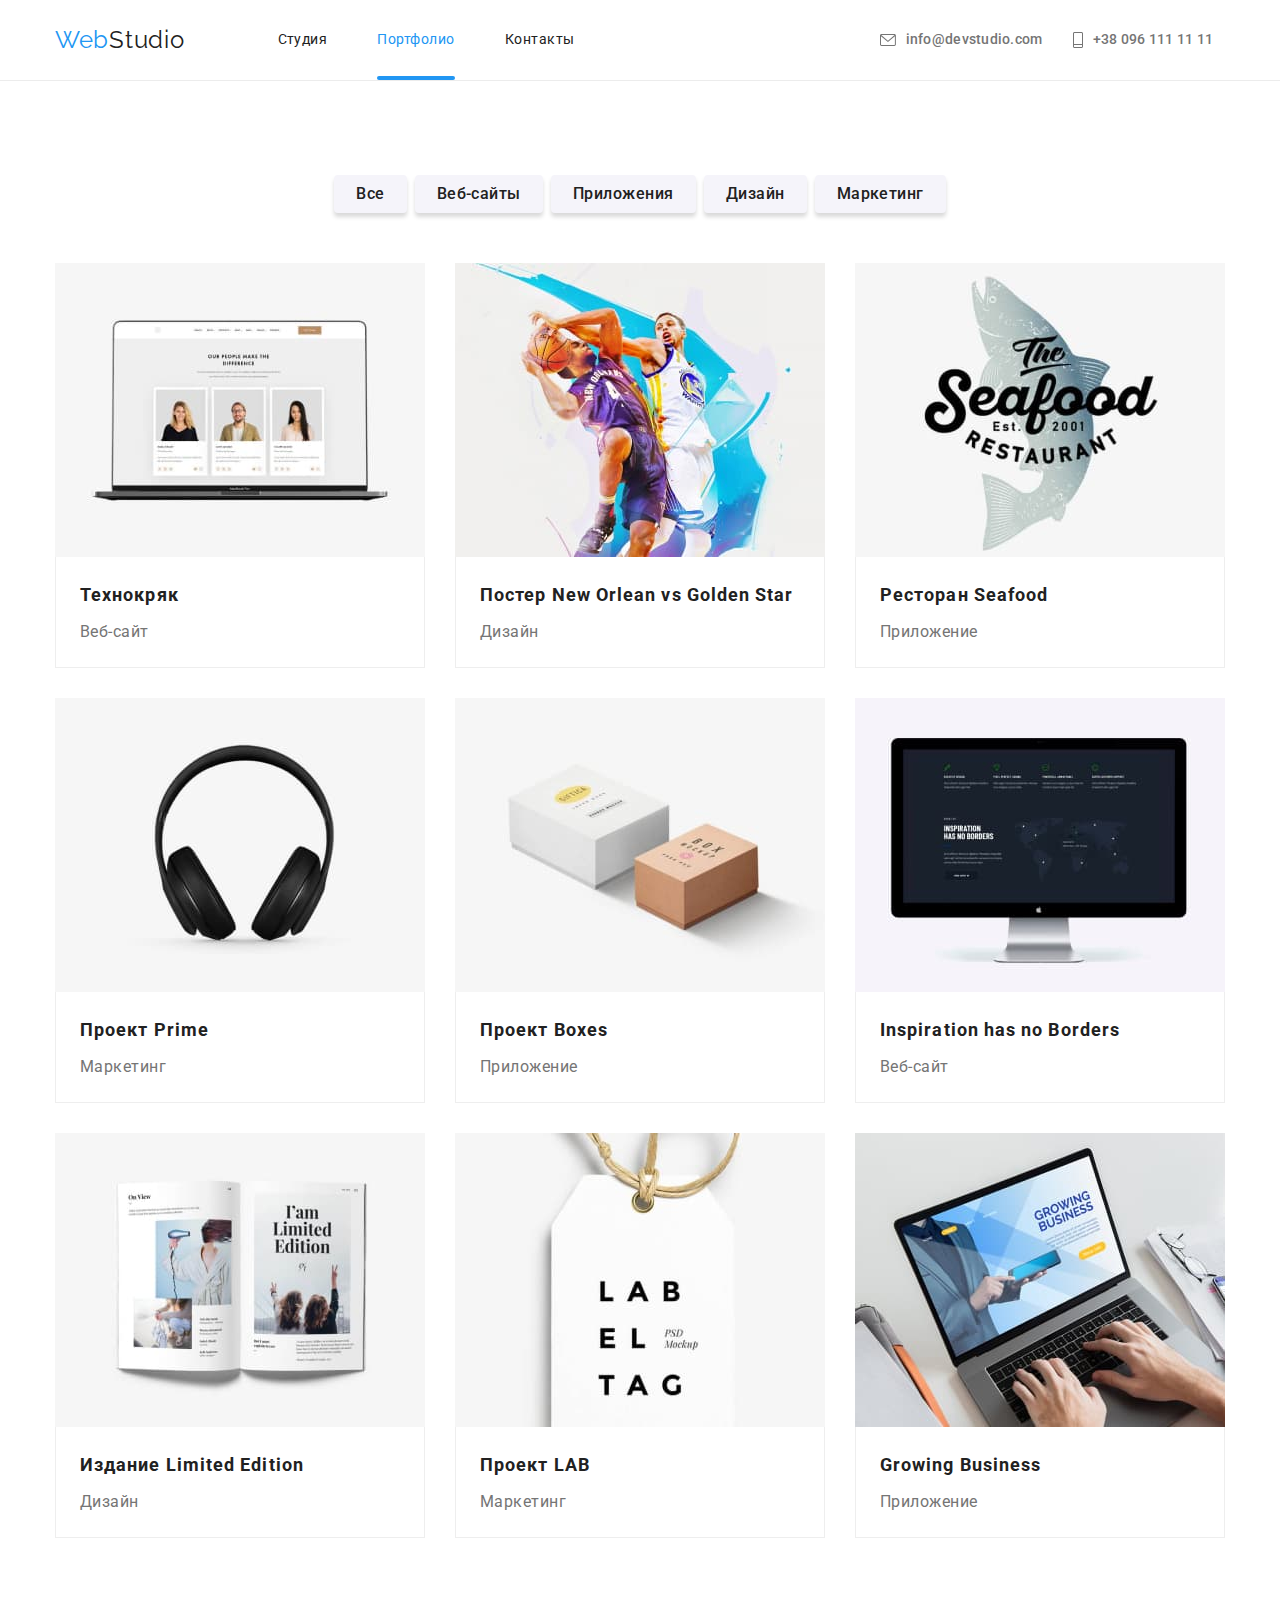
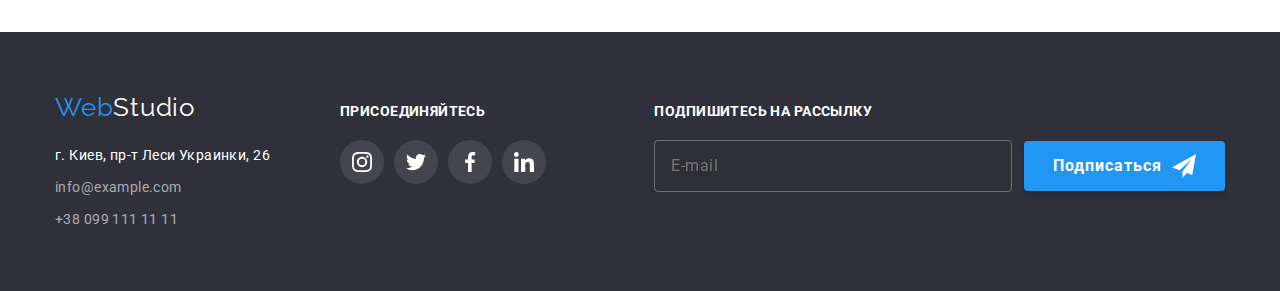
==== commit 61840709: "add adaptive versions" ====
--- a/portfolio.html
+++ b/portfolio.html
@@ -86,19 +86,19 @@
                 <!-- Portfolio buttons -->
                 <ul class="filter section__filter">
                     <li  class="filter__item">
-                        <button class="button filter__button" type="button">Все</button>
+                        <button class="button filter__button" type="button" aria-label="All">Все</button>
                     </li>
                     <li class="filter__item">
-                        <button class="button filter__button" type="button">Веб-сайты</button>
+                        <button class="button filter__button" type="button" aria-label="Web-sites">Веб-сайты</button>
                     </li>
                     <li class="filter__item">
-                        <button class="button filter__button" type="button">Приложения</button>
+                        <button class="button filter__button" type="button" aria-label="Apps">Приложения</button>
                     </li>
                     <li class="filter__item">
-                        <button class="button filter__button" type="button">Дизайн</button>
+                        <button class="button filter__button" type="button" aria-label="Design">Дизайн</button>
                     </li>
                     <li class="filter__item">
-                        <button class="button filter__button" type="button">Маркетинг</button>
+                        <button class="button filter__button" type="button" aria-label="Marketing">Маркетинг</button>
                     </li>
                 </ul>
                 <!-- Work examples -->
@@ -107,7 +107,17 @@
                         <article class="product">
                             <a class="product__link" href="">
                                 <div class="product__thumb">
-                                    <img src="img/portfol1.jpg" alt="Ноутбук с открытым веб-сайтом"/>
+                                    <img
+                                        srcset="./img/prod1-354.jpg 354w,
+                                            ./img/prod1-370.jpg 370w,
+                                            ./img/prod1-450.jpg 450w,
+                                            ./img/prod1-708.jpg 708w,
+                                            ./img/prod1-740.jpg 740w,
+                                            ./img/prod1-900.jpg 900w
+                                            "
+                                        src="./img/prod1-354.jpg" alt="Ноутбук с открытым веб-сайтом"
+                                        sizes="(min-width: 1200px) 370px, (min-width: 768px) 354px, (min-width: 480px) 450px"
+                                    />
                                     <div class="product__overlay">
                                         <p class="product__overlay-text">Технокряк это современная площадка распространения коронавируса.
                                             Компании используют эту платформу для цифрового
@@ -126,7 +136,17 @@
                         <article class="product">
                             <a class="product__link" href="">
                                 <div class="product__thumb">
-                                    <img src="img/portfol2.jpg" alt="Два баскетболиста"/>
+                                    <img
+                                        srcset="./img/prod2-354.jpg 354w,
+                                            ./img/prod2-370.jpg 370w,
+                                            ./img/prod2-450.jpg 450w,
+                                            ./img/prod2-708.jpg 708w,
+                                            ./img/prod2-740.jpg 740w,
+                                            ./img/prod2-900.jpg 900w
+                                            "
+                                        src="./img/prod2-354.jpg " alt="Два баскетболиста"
+                                        sizes="(min-width: 1200px) 370px, (min-width: 768px) 354px, (min-width: 480px) 450px"
+                                    />
                                     <div class="product__overlay">
                                         <p class="product__overlay-text">Технокряк это современная площадка распространения коронавируса.
                                             Компании используют эту платформу для цифрового
@@ -145,7 +165,17 @@
                         <article class="product">
                             <a class="product__link" href="">
                                 <div class="product__thumb">
-                                    <img src="img/portfol3.jpg" alt="Название ресторана не фоне рыбы"/>
+                                    <img
+                                        srcset="./img/prod3-354.jpg 354w,
+                                            ./img/prod3-370.jpg 370w,
+                                            ./img/prod3-450.jpg 450w,
+                                            ./img/prod3-708.jpg 708w,
+                                            ./img/prod3-740.jpg 740w,
+                                            ./img/prod3-900.jpg 900w
+                                            "
+                                        src="./img/prod3-354.jpg" alt="Название ресторана не фоне рыбы"
+                                        sizes="(min-width: 1200px) 370px, (min-width: 768px) 354px, (min-width: 480px) 450px"
+                                    />
                                     <div class="product__overlay">
                                         <p class="product__overlay-text">Технокряк это современная площадка распространения коронавируса.
                                             Компании используют эту платформу для цифрового
@@ -164,7 +194,17 @@
                         <article class="product">
                             <a class="product__link" href="">
                                 <div class="product__thumb">
-                                    <img src="img/portfol4.jpg" alt="Наушники"/>
+                                    <img
+                                        srcset="./img/prod4-354.jpg 354w,
+                                            ./img/prod4-370.jpg 370w,
+                                            ./img/prod4-450.jpg 450w,
+                                            ./img/prod4-708.jpg 708w,
+                                            ./img/prod4-740.jpg 740w,
+                                            ./img/prod4-900.jpg 900w
+                                            "
+                                        src="./img/prod4-354.jpg" alt="Наушники"
+                                        sizes="(min-width: 1200px) 370px, (min-width: 768px) 354px, (min-width: 480px) 450px"
+                                    />
                                     <div class="product__overlay">
                                         <p class="product__overlay-text">Технокряк это современная площадка распространения коронавируса.
                                             Компании используют эту платформу для цифрового
@@ -183,7 +223,17 @@
                         <article class="product">
                             <a class="product__link" href="">
                                 <div class="product__thumb">
-                                    <img src="img/portfol5.jpg" alt="Две коробки"/>
+                                    <img
+                                    srcset="./img/prod5-354.jpg 354w,
+                                            ./img/prod5-370.jpg 370w,
+                                            ./img/prod5-450.jpg 450w,
+                                            ./img/prod5-708.jpg 708w,
+                                            ./img/prod5-740.jpg 740w,
+                                            ./img/prod5-900.jpg 900w
+                                            "
+                                        src="./img/prod5-354.jpg" alt="Две коробки"
+                                        sizes="(min-width: 1200px) 370px, (min-width: 768px) 354px, (min-width: 480px) 450px"
+                                    />
                                     <div class="product__overlay">
                                         <p class="product__overlay-text">Технокряк это современная площадка распространения коронавируса.
                                             Компании используют эту платформу для цифрового
@@ -202,7 +252,17 @@
                         <article class="product">
                             <a class="product__link" href="">
                                 <div class="product__thumb">
-                                    <img src="img/portfol6.jpg" alt="Монитор с открытым веб-сайтом"/>
+                                    <img
+                                    srcset="./img/prod6-354.jpg 354w,
+                                            ./img/prod6-370.jpg 370w,
+                                            ./img/prod6-450.jpg 450w,
+                                            ./img/prod6-708.jpg 708w,
+                                            ./img/prod6-740.jpg 740w,
+                                            ./img/prod6-900.jpg 900w
+                                            "
+                                        src="./img/prod6-354.jpg" alt="Монитор с открытым веб-сайтом"
+                                        sizes="(min-width: 1200px) 370px, (min-width: 768px) 354px, (min-width: 480px) 450px"
+                                    />
                                     <div class="product__overlay">
                                         <p class="product__overlay-text">Технокряк это современная площадка распространения коронавируса.
                                             Компании используют эту платформу для цифрового
@@ -221,7 +281,17 @@
                         <article class="product">
                             <a class="product__link" href="">
                                 <div class="product__thumb">
-                                    <img src="img/portfol7.jpg" alt="Открытая книга"/>
+                                    <img
+                                    srcset="./img/prod7-354.jpg 354w,
+                                            ./img/prod7-370.jpg 370w,
+                                            ./img/prod7-450.jpg 450w,
+                                            ./img/prod7-708.jpg 708w,
+                                            ./img/prod7-740.jpg 740w,
+                                            ./img/prod7-900.jpg 900w
+                                            "
+                                        src="./img/prod7-354.jpg" alt="Открытая книга"
+                                        sizes="(min-width: 1200px) 370px, (min-width: 768px) 354px, (min-width: 480px) 450px"
+                                    />
                                     <div class="product__overlay">
                                         <p class="product__overlay-text">Технокряк это современная площадка распространения коронавируса.
                                             Компании используют эту платформу для цифрового
@@ -240,7 +310,17 @@
                         <article class="product">
                             <a class="product__link" href="">
                                 <div class="product__thumb">
-                                    <img src="img/portfol8.jpg" alt="Бирка"/>
+                                    <img
+                                    srcset="./img/prod8-354.jpg 354w,
+                                            ./img/prod8-370.jpg 370w,
+                                            ./img/prod8-450.jpg 450w,
+                                            ./img/prod8-708.jpg 708w,
+                                            ./img/prod8-740.jpg 740w,
+                                            ./img/prod8-900.jpg 900w
+                                            "
+                                        src="./img/prod8-354.jpg" alt="Бирка"
+                                        sizes="(min-width: 1200px) 370px, (min-width: 768px) 354px, (min-width: 480px) 450px"
+                                    />
                                     <div class="product__overlay">
                                         <p class="product__overlay-text">Технокряк это современная площадка распространения коронавируса.
                                             Компании используют эту платформу для цифрового
@@ -259,7 +339,17 @@
                         <article class="product">
                             <a class="product__link" href="">
                                 <div class="product__thumb">
-                                    <img src="img/portfol9.jpg" alt="Человек печатает на ноутбуке"/>
+                                    <img
+                                    srcset="./img/prod9-354.jpg 354w,
+                                            ./img/prod9-370.jpg 370w,
+                                            ./img/prod9-450.jpg 450w,
+                                            ./img/prod9-708.jpg 708w,
+                                            ./img/prod9-740.jpg 740w,
+                                            ./img/prod9-900.jpg 900w
+                                            "
+                                        src="./img/prod9-354.jpg" alt="Человек печатает на ноутбуке"
+                                        sizes="(min-width: 1200px) 370px, (min-width: 768px) 354px, (min-width: 480px) 450px"
+                                    />
                                     <div class="product__overlay">
                                         <p class="product__overlay-text">Технокряк это современная площадка распространения коронавируса.
                                             Компании используют эту платформу для цифрового
@@ -281,56 +371,59 @@
     <!-- Footer -->
     <footer class="footer-section">
         <div class="container container--footer">
-            <div class="contact-block footer-section__contact-block">
-                <a class="logo contact-block__logo" lang="en" href="./index.html"><span
-                        class="logo__title">Web</span>Studio</a>
-                <address class="adress">
-                    <ul class="adress__list">
-                        <li class="adress__item">
-                            <a class="adress__link adress__link--main" href="https://goo.gl/maps/s9QWNsardA6QoMJf8"
-                                target="_blank" rel="noopener noreferrer">г. Киев, пр-т Леси Украинки, 26</a>
-                        </li>
-                        <li class="adress__item">
-                            <a class="adress__link adress__link--add" href="mailto:info@example.com">info@example.com</a>
-                        </li>
-                        <li class="adress__item">
-                            <a class="adress__link adress__link--add" href="tel:+380991111111">+38 099 111 11 11</a>
+            <div class="footer-section__contact-join-block">
+                <div class="contact-block footer-section__contact-block">
+                    <a class="logo contact-block__logo" lang="en" href="./index.html"><span
+                            class="logo__title">Web</span>Studio</a>
+                    <address class="adress">
+                        <ul class="adress__list">
+                            <li class="adress__item">
+                                <a class="adress__link adress__link--main" href="https://goo.gl/maps/s9QWNsardA6QoMJf8"
+                                    target="_blank" rel="noopener noreferrer">г. Киев, пр-т Леси Украинки, 26</a>
+                            </li>
+                            <li class="adress__item">
+                                <a class="adress__link adress__link--add"
+                                    href="mailto:info@example.com">info@example.com</a>
+                            </li>
+                            <li class="adress__item">
+                                <a class="adress__link adress__link--add" href="tel:+380991111111">+38 099 111 11 11</a>
+                            </li>
+                        </ul>
+                    </address>
+                </div>
+                <div class="join footer-section__join">
+                    <h3 class="join__title">Присоединяйтесь</h3>
+                    <ul class="socials join__socials ">
+                        <li class="social-item">
+                            <a class="social-item__link social-item__link--join" href="/">
+                                <svg class="social-item__icon social-item__icon--join">
+                                    <use href="./img/icons.svg#icon-instagram"></use>
+                                </svg>
+                            </a>
+                        </li>
+                        <li class="social-item">
+                            <a class="social-item__link social-item__link--join" href="/">
+                                <svg class="social-item__icon social-item__icon--join">
+                                    <use href="./img/icons.svg#icon-twitter"></use>
+                                </svg>
+                            </a>
+                        </li>
+                        <li class="social-item">
+                            <a class="social-item__link social-item__link--join" href="/">
+                                <svg class="social-item__icon social-item__icon--join">
+                                    <use href="./img/icons.svg#icon-facebook"></use>
+                                </svg>
+                            </a>
+                        </li>
+                        <li class="social-item">
+                            <a class="social-item__link social-item__link--join" href="/">
+                                <svg class="social-item__icon social-item__icon--join">
+                                    <use href="./img/icons.svg#icon-linkedin"></use>
+                                </svg>
+                            </a>
                         </li>
                     </ul>
-                </address>
-            </div>
-            <div class="join footer-section__join">
-                <h3 class="join__title">Присоединяйтесь</h3>
-                <ul class="socials join__socials ">
-                    <li class="social-item">
-                        <a class="social-item__link social-item__link--join" href="/">
-                            <svg class="social-item__icon social-item__icon--join">
-                                <use href="./img/icons.svg#icon-instagram"></use>
-                            </svg>
-                        </a>
-                    </li>
-                    <li class="social-item">
-                        <a class="social-item__link social-item__link--join" href="/">
-                            <svg class="social-item__icon social-item__icon--join">
-                                <use href="./img/icons.svg#icon-twitter"></use>
-                            </svg>
-                        </a>
-                    </li>
-                    <li class="social-item">
-                        <a class="social-item__link social-item__link--join" href="/">
-                            <svg class="social-item__icon social-item__icon--join">
-                                <use href="./img/icons.svg#icon-facebook"></use>
-                            </svg>
-                        </a>
-                    </li>
-                    <li class="social-item">
-                        <a class="social-item__link social-item__link--join" href="/">
-                            <svg class="social-item__icon social-item__icon--join">
-                                <use href="./img/icons.svg#icon-linkedin"></use>
-                            </svg>
-                        </a>
-                    </li>
-                </ul>
+                </div>
             </div>
             <div class="subscription footer-section__subscription">
                 <h3 class="subscription__title">Подпишитесь на рассылку</h3>
--- a/css/main.min.css
+++ b/css/main.min.css
@@ -1,2 +1,2 @@
-body{background-color:#fff;color:#212121;font-family:Roboto, sans-serif;letter-spacing:0.03em}body.modal-open{overflow:hidden}a{text-decoration:none;color:#212121;outline:none}ul{list-style:none;margin:0;padding:0}h1,h2,h3,p{margin:0}img{display:block;max-width:100%;height:auto}input{padding:0;outline:none}.container{margin-left:auto;margin-right:auto;padding-left:15px;padding-right:15px}@media (min-width: 480px){.container{width:480px}}@media (min-width: 768px){.container{width:768px}}@media (min-width: 1200px){.container{width:1200px}}.section{padding:60px 0}a,button{-webkit-transition:color 250ms cubic-bezier(0.4, 0, 0.2, 1);transition:color 250ms cubic-bezier(0.4, 0, 0.2, 1)}svg{-webkit-transition:fill 250ms cubic-bezier(0.4, 0, 0.2, 1);transition:fill 250ms cubic-bezier(0.4, 0, 0.2, 1)}.visually-hidden{position:absolute;white-space:nowrap;width:1px;height:1px;overflow:hidden;border:0;padding:0;clip:rect(0 0 0 0);-webkit-clip-path:inset(50%);clip-path:inset(50%);margin:-1px}.section__title{margin-bottom:30px;text-align:center;font-size:28px;line-height:1.17;letter-spacing:0.03em}.header{margin-left:auto;margin-right:auto;border-bottom:1px solid #ececec}@media (max-width: 767.98px){.header__logo{padding-top:16px;padding-bottom:16px}}@media (min-width: 768px) and (max-width: 1199.98px){.header__logo{margin-right:88px}}@media (min-width: 1200px){.header__logo{margin-right:93px}}@media (max-width: 767.98px){.header__site-nav{margin-bottom:302px}}.container__header{display:-webkit-box;display:-ms-flexbox;display:flex;-webkit-box-align:center;-ms-flex-align:center;align-items:center;position:relative}@media (min-width: 768px){.site-nav{display:-webkit-box;display:-ms-flexbox;display:flex}}@media (min-width: 768px) and (max-width: 1199.98px){.site-nav{margin-right:84px}}@media (min-width: 1200px){.site-nav{margin-right:305px}}@media (max-width: 767.98px){.site-nav__item:not(:last-child){margin-bottom:32px}}@media (min-width: 768px){.site-nav__item:not(:last-child){margin-right:50px}}.site-nav__link{display:block}.site-nav__link:hover,.site-nav__link:focus{color:#2196f3}@media (max-width: 767.98px){.site-nav__link{font-weight:500;font-size:40px;line-height:1.17;letter-spacing:0.02em}}@media (min-width: 768px){.site-nav__link{padding-top:32px;padding-bottom:32px;font-size:14px;line-height:1.14}}.site-nav__link--current{position:relative;color:#2196f3}@media (min-width: 768px){.site-nav__link--current::after{content:'';display:inline-block;position:absolute;bottom:0;left:0;width:100%;height:4px;background-color:#2196f3;border-radius:2px}}.contact-list{display:-webkit-box;display:-ms-flexbox;display:flex}@media (max-width: 767.98px){.contact-list{-webkit-box-orient:vertical;-webkit-box-direction:reverse;-ms-flex-direction:column-reverse;flex-direction:column-reverse;-webkit-box-pack:justify;-ms-flex-pack:justify;justify-content:space-between;margin-bottom:64px;height:100px}}@media (min-width: 768px) and (max-width: 1199.98px){.contact-list{-webkit-box-orient:vertical;-webkit-box-direction:normal;-ms-flex-direction:column;flex-direction:column}}@media (min-width: 768px) and (max-width: 1199.98px){.contact-list__item:not(:last-child){margin-bottom:10px}}.contact-list__link{display:-webkit-box;display:-ms-flexbox;display:flex;-webkit-box-align:center;-ms-flex-align:center;align-items:center;font-weight:500}@media (min-width: 768px) and (max-width: 1199.98px){.contact-list__link{font-size:12px;line-height:1.16;letter-spacing:0.02em}}@media (min-width: 768px){.contact-list__link{color:#757575}}.contact-list__link:hover,.contact-list__link:focus{color:#2196f3}@media (max-width: 767.98px){.contact-list__link--font-main{font-size:34px;line-height:1.17;letter-spacing:0.02em;color:#2196f3}.contact-list__link--font-add{font-size:24px;line-height:1.16;letter-spacing:0.02em;color:#757575}}.contact-list__icon{fill:currentColor}@media (max-width: 767.98px){.contact-list__icon{display:none}}@media (min-width: 768px) and (max-width: 1199.98px){.contact-list__icon{margin-right:8px}}.logo{display:inline-block;color:#212121;font-family:Raleway,sans-serif;font-size:24px;line-height:1.16;letter-spacing:0.03em}.logo__title{color:#2196f3}.hero{padding:118px 0;margin-left:auto;margin-right:auto;text-align:center;background-repeat:no-repeat;background-position:center;background-size:cover;background-color:#c4c4c4;background-image:-webkit-gradient(linear, left top, right top, from(rgba(47,48,58,0.4)), to(rgba(47,48,58,0.4))),url(../img/herobcg.jpg);background-image:linear-gradient(to right, rgba(47,48,58,0.4), rgba(47,48,58,0.4)),url(../img/herobcg.jpg)}@media (min-width: 480px){.hero{width:480px}}@media (min-width: 768px){.hero{width:768px}}@media (min-width: 1200px){.hero{width:1600px}}@media screen and (min-device-pixel-ratio: 2), screen and (-moz-min-device-pixel-ratio: 2), screen and (-webkit-min-device-pixel-ratio: 2), screen and (min-resolution: 192dpi), screen and (min-resolution: 2dppx){.hero{background-image:-webkit-gradient(linear, left top, right top, from(rgba(47,48,58,0.4)), to(rgba(47,48,58,0.4))),url(../img/herobcgx2.jpg);background-image:linear-gradient(to right, rgba(47,48,58,0.4), rgba(47,48,58,0.4)),url(../img/herobcgx2.jpg)}}.hero__title{margin:auto;margin-bottom:30px;width:360px;text-align:center;color:#fff;font-weight:900;font-size:26px;line-height:1.61;letter-spacing:0.06em;text-transform:uppercase}.button--order{padding:10px 32px}.backdrop{position:fixed;top:0;left:0;padding:94px 15px;width:100%;height:100%;background:rgba(0,0,0,0.2);opacity:1;-webkit-transition:opacity 250ms cubic-bezier(0.4, 0, 0.2, 1);transition:opacity 250ms cubic-bezier(0.4, 0, 0.2, 1);z-index:1}.backdrop--hidden{opacity:0;pointer-events:none}.modal{padding:40px;-webkit-transform:scale(1);transform:scale(1);-webkit-transition:-webkit-transform 250ms cubic-bezier(0.4, 0, 0.2, 1) 250ms;transition:-webkit-transform 250ms cubic-bezier(0.4, 0, 0.2, 1) 250ms;transition:transform 250ms cubic-bezier(0.4, 0, 0.2, 1) 250ms;transition:transform 250ms cubic-bezier(0.4, 0, 0.2, 1) 250ms, -webkit-transform 250ms cubic-bezier(0.4, 0, 0.2, 1) 250ms;min-width:450px;min-height:609px;background-color:#ffffff;-webkit-box-shadow:0px 1px 3px rgba(0,0,0,0.12),0px 1px 1px rgba(0,0,0,0.14),0px 2px 1px rgba(0,0,0,0.2);box-shadow:0px 1px 3px rgba(0,0,0,0.12),0px 1px 1px rgba(0,0,0,0.14),0px 2px 1px rgba(0,0,0,0.2);border-radius:4px}@media (min-width: 480px){.modal{width:450px;min-height:609px;margin:auto}}@media (min-width: 768px){.modal{position:absolute;top:50%;left:50%;-webkit-transform:translate(-50%, -50%) scale(1);transform:translate(-50%, -50%) scale(1)}}@media (min-width: 1200px){.modal{width:528px;min-height:581px}}.backdrop--hidden .modal{-webkit-transform:scale(1.2);transform:scale(1.2)}@media (min-width: 768px){.backdrop--hidden .modal{-webkit-transform:translate(-50%, -50%) scale(1.2);transform:translate(-50%, -50%) scale(1.2)}}.modal__close-button{position:absolute;top:8px;right:8px;display:-webkit-box;display:-ms-flexbox;display:flex;-webkit-box-pack:center;-ms-flex-pack:center;justify-content:center;-webkit-box-align:center;-ms-flex-align:center;align-items:center;width:30px;height:30px;cursor:pointer;background-color:#ffffff;border-radius:50%;border:1px solid rgba(0,0,0,0.1)}.modal__icon{fill:#000000;-webkit-transition:fill 250ms cubic-bezier(0.4, 0, 0.2, 1);transition:fill 250ms cubic-bezier(0.4, 0, 0.2, 1)}.modal__icon:hover,.modal__icon:focus{fill:#2196f3}.modal__text{margin-bottom:12px;width:370px;font-weight:700;font-size:20px;line-height:1.5;letter-spacing:0.03em}.input-form{display:-webkit-box;display:-ms-flexbox;display:flex;-webkit-box-orient:vertical;-webkit-box-direction:normal;-ms-flex-direction:column;flex-direction:column;width:370px}.input-field{position:relative;margin-bottom:10px}.input-field__label{display:block;margin-bottom:4px;text-align:left;font-size:12px;line-height:1.16;letter-spacing:0.01em;color:#757575}.input-field__input{width:100%;padding:10px 42px;border:1px solid rgba(33,33,33,0.2);border-radius:4px;cursor:pointer;-webkit-transition:border-color 250ms cubic-bezier(0.4, 0, 0.2, 1);transition:border-color 250ms cubic-bezier(0.4, 0, 0.2, 1)}.input-field__input:focus{border-color:#2196f3}.input-field__icon{position:absolute;top:50%;left:15px;width:18px;height:18px;-webkit-transition:fill 250ms cubic-bezier(0.4, 0, 0.2, 1);transition:fill 250ms cubic-bezier(0.4, 0, 0.2, 1)}.input-field__input:focus+.input-field__icon{fill:#2196f3}.commentary-field{position:relative}.commentary-field__label{display:block;margin-bottom:4px;text-align:left;font-size:12px;line-height:1.16;letter-spacing:0.01em;color:#757575}.commentary-field__textarea{display:block;padding:12px 16px;resize:none;width:100%;font-size:14px;line-height:1.14;letter-spacing:0.01em;border:1px solid rgba(33,33,33,0.2);border-radius:4px;outline:none;cursor:pointer;-webkit-transition:border-color 250ms cubic-bezier(0.4, 0, 0.2, 1);transition:border-color 250ms cubic-bezier(0.4, 0, 0.2, 1)}.commentary-field__textarea::-webkit-input-placeholder{color:rgba(117,117,117,0.5)}.commentary-field__textarea:-ms-input-placeholder{color:rgba(117,117,117,0.5)}.commentary-field__textarea::-ms-input-placeholder{color:rgba(117,117,117,0.5)}.commentary-field__textarea::placeholder{color:rgba(117,117,117,0.5)}.commentary-field__textarea:focus{border-color:#2196f3}.custom-checkbox{position:relative;display:-webkit-box;display:-ms-flexbox;display:flex;-webkit-box-align:center;-ms-flex-align:center;align-items:center;-webkit-box-pack:center;-ms-flex-pack:center;justify-content:center;margin-top:20px;margin-bottom:34px;font-size:12px;line-height:1.16;letter-spacing:0.03em;color:#757575}.custom-checkbox__input--visually-hidden{position:absolute;white-space:nowrap;width:1px;height:1px;overflow:hidden;border:0;padding:0;clip:rect(0 0 0 0);-webkit-clip-path:inset(50%);clip-path:inset(50%);margin:-1px}.custom-checkbox__icon{display:-webkit-box;display:-ms-flexbox;display:flex;-webkit-box-align:center;-ms-flex-align:center;align-items:center;width:16px;height:15px;border:2px solid #212121;border-radius:2px;-webkit-transition:background-color 250ms cubic-bezier(0.4, 0, 0.2, 1),border-color 250ms cubic-bezier(0.4, 0, 0.2, 1);transition:background-color 250ms cubic-bezier(0.4, 0, 0.2, 1),border-color 250ms cubic-bezier(0.4, 0, 0.2, 1)}.custom-checkbox__input:checked+.custom-checkbox__icon{background-color:#2196f3;border-color:transparent}.custom-checkbox__label{margin-left:7px}.custom-checkbox__link{color:#2196f3;-webkit-text-decoration-line:underline;text-decoration-line:underline}.button{font-family:inherit;font-weight:700;font-size:16px;line-height:1.87;letter-spacing:0.06em;background-color:#2196f3;color:#fff;-webkit-box-shadow:0px 4px 4px rgba(0,0,0,0.15);box-shadow:0px 4px 4px rgba(0,0,0,0.15);border:0;cursor:pointer;border-radius:4px}.button--send{padding:10px 55px}@media (min-width: 768px) and (max-width: 1199.98px){.article{display:-webkit-box;display:-ms-flexbox;display:flex;-ms-flex-wrap:wrap;flex-wrap:wrap;-webkit-box-pack:justify;-ms-flex-pack:justify;justify-content:space-between}}.article__item:not(:last-child){margin-bottom:30px}@media (max-width: 767.98px){.article__item{width:100%}}@media (min-width: 768px) and (max-width: 1199.98px){.article__item{width:calc((100% - 30px) / 2);margin-bottom:30px}}.article__thumb{display:-webkit-box;display:-ms-flexbox;display:flex;margin-bottom:30px;-webkit-box-pack:center;-ms-flex-pack:center;justify-content:center;-webkit-box-align:center;-ms-flex-align:center;align-items:center;padding:25px 0;border-radius:4px;background-color:#f5f4fa}.article__title{margin-bottom:10px;font-size:14px;line-height:1.14;letter-spacing:0.03em;text-transform:uppercase}@media (max-width: 767.98px){.article__title{text-align:center}}.article__text{margin-bottom:0;color:#757575;font-size:14px;line-height:1.71;letter-spacing:0.03em}.section--zero-padding{padding-top:0}.works-item{position:relative}.works-item__thumb{position:absolute;left:0;bottom:0;display:-webkit-box;display:-ms-flexbox;display:flex;-webkit-box-pack:center;-ms-flex-pack:center;justify-content:center;-webkit-box-align:center;-ms-flex-align:center;align-items:center;-ms-flex-wrap:wrap;flex-wrap:wrap;width:370px;min-height:70px;background:rgba(47,48,58,0.8)}.works-item__title{font-size:14px;line-height:1.14;letter-spacing:0.03em;text-transform:uppercase;color:#ffffff}.section--background{background-color:#f5f4fa}.team-item:not(:last-child){margin-bottom:30px}.team-item__title-block{padding:30px 0;text-align:center;background-color:#ffffff;-webkit-box-shadow:0px 1px 3px rgba(0,0,0,0.12),0px 1px 1px rgba(0,0,0,0.14),0px 2px 1px rgba(0,0,0,0.2);box-shadow:0px 1px 3px rgba(0,0,0,0.12),0px 1px 1px rgba(0,0,0,0.14),0px 2px 1px rgba(0,0,0,0.2);border-radius:0px 0px 4px 4px}.team-item__title{font-size:16px;line-height:1.18;letter-spacing:0.03em}.team-item__title--main{margin-bottom:10px;font-weight:500}.team-item__title--add{margin-top:0;margin-bottom:0;font-weight:normal;color:#757575}.socials{display:-webkit-box;display:-ms-flexbox;display:flex;-webkit-box-pack:center;-ms-flex-pack:center;justify-content:center;margin-top:16px;padding-bottom:0}.social-item{width:44px;height:44px;margin-right:10px}.social-item:last-child{margin-right:0}.social-item__link{display:-webkit-box;display:-ms-flexbox;display:flex;-webkit-box-align:center;-ms-flex-align:center;align-items:center;-webkit-box-pack:center;-ms-flex-pack:center;justify-content:center;width:100%;height:100%;border-radius:50%;color:#afb1b8;-webkit-transition:background-color 250ms cubic-bezier(0.4, 0, 0.2, 1);transition:background-color 250ms cubic-bezier(0.4, 0, 0.2, 1)}.social-item__link:hover,.social-item__link:focus{background-color:#2196f3;color:#ffffff}.social-item__icon{width:20px;height:20px;fill:currentColor}.clients{display:-webkit-box;display:-ms-flexbox;display:flex;-ms-flex-wrap:wrap;flex-wrap:wrap;-webkit-box-pack:justify;-ms-flex-pack:justify;justify-content:space-between}.clients-item{width:calc((100% - 30px) / 2);margin-bottom:30px}.clients-item:nth-last-child(-n+2){margin-bottom:0px}.clients-item__link{display:-webkit-box;display:-ms-flexbox;display:flex;-webkit-box-pack:center;-ms-flex-pack:center;justify-content:center;-webkit-box-align:center;-ms-flex-align:center;align-items:center;padding:16px 0;width:100%;height:100%;border:1px solid #afb1b8;border-radius:4px;-webkit-transition:border-color 250ms cubic-bezier(0.4, 0, 0.2, 1);transition:border-color 250ms cubic-bezier(0.4, 0, 0.2, 1);color:#afb1b8}.clients-item__link:hover,.clients-item__link:focus{border-color:#2196f3;color:#2196f3}.clients-item__icon{width:106px;height:60px;fill:currentColor}.footer-section{padding:60px 0;background-color:#2f303a}.footer-section__join{padding:60px 0}.contact-block{text-align:center}.contact-block__logo{display:block;margin-bottom:20px;text-decoration:none;color:#fff;font-family:Raleway,sans-serif;font-size:26px;line-height:1.2;letter-spacing:0.03em}.adress__item:not(:last-child){margin-bottom:8px}.adress__link{display:block;font-style:normal;font-weight:normal;font-size:14px;line-height:24px;letter-spacing:0.03em;color:#fff}.adress__link--main{color:#fff}.adress__link--add{color:rgba(255,255,255,0.6)}.adress__link:hover,.adress__link:focus{color:#2196f3}.join{text-align:center}.join__title{margin-bottom:20px;font-size:14px;line-height:1.14;letter-spacing:0.03em;text-transform:uppercase;color:#ffffff}.social-item__link--join{background-color:rgba(255,255,255,0.1)}.social-item__link--join:hover,.social-item__link--join:focus{background-color:#2196f3}.social-item__icon--join{fill:#ffffff}.subscription{text-align:center}.subscription__title{margin-bottom:20px;font-size:14px;line-height:1.14;letter-spacing:0.03em;text-transform:uppercase;color:#ffffff}.subscription__input{margin-bottom:20px;width:100%;padding:15px 16px;line-height:1.25;letter-spacing:0.03em;background-color:transparent;color:rgba(255,255,255,0.6);border:1px solid rgba(255,255,255,0.3);-webkit-filter:drop-shadow(0px 4px 4px rgba(0,0,0,0.15));filter:drop-shadow(0px 4px 4px rgba(0,0,0,0.15));border-radius:4px}.subscription__button--subscription{margin:auto}.button--subscription{display:-webkit-box;display:-ms-flexbox;display:flex;-webkit-box-pack:center;-ms-flex-pack:center;justify-content:center;-webkit-box-align:center;-ms-flex-align:center;align-items:center;padding:10px 29px}.button--subscription__icon{width:24px;height:24px;margin-left:10px}.section__filter{margin-bottom:40px}.filter{display:-webkit-box;display:-ms-flexbox;display:flex;-ms-flex-wrap:wrap;flex-wrap:wrap}.filter__item{margin-bottom:15px;margin-right:8px}.filter__item:last-child{margin-right:0}.filter__item:nth-last-child(-n+2){margin-bottom:0px}.filter__button{padding:6px 22px;border-radius:4px;color:#212121;background-color:#f5f4fa;font-weight:500;font-size:16px;line-height:1.62;letter-spacing:0.03em;text-align:center;-webkit-transition:background-color 250ms cubic-bezier(0.4, 0, 0.2, 1),color 250ms cubic-bezier(0.4, 0, 0.2, 1),-webkit-box-shadow 250ms cubic-bezier(0.4, 0, 0.2, 1);transition:background-color 250ms cubic-bezier(0.4, 0, 0.2, 1),color 250ms cubic-bezier(0.4, 0, 0.2, 1),-webkit-box-shadow 250ms cubic-bezier(0.4, 0, 0.2, 1);transition:box-shadow 250ms cubic-bezier(0.4, 0, 0.2, 1),background-color 250ms cubic-bezier(0.4, 0, 0.2, 1),color 250ms cubic-bezier(0.4, 0, 0.2, 1);transition:box-shadow 250ms cubic-bezier(0.4, 0, 0.2, 1),background-color 250ms cubic-bezier(0.4, 0, 0.2, 1),color 250ms cubic-bezier(0.4, 0, 0.2, 1),-webkit-box-shadow 250ms cubic-bezier(0.4, 0, 0.2, 1)}.filter__button:hover,.filter__button:focus{-webkit-box-shadow:0px 3px 1px rgba(0,0,0,0.1),0px 1px 2px rgba(0,0,0,0.08),0px 2px 2px rgba(0,0,0,0.12);box-shadow:0px 3px 1px rgba(0,0,0,0.1),0px 1px 2px rgba(0,0,0,0.08),0px 2px 2px rgba(0,0,0,0.12);background-color:#2196f3;color:#ffffff}.grid__item:not(:last-child){margin-bottom:30px}.product__link{display:block;-webkit-transition:-webkit-box-shadow 250ms cubic-bezier(0.4, 0, 0.2, 1);transition:-webkit-box-shadow 250ms cubic-bezier(0.4, 0, 0.2, 1);transition:box-shadow 250ms cubic-bezier(0.4, 0, 0.2, 1);transition:box-shadow 250ms cubic-bezier(0.4, 0, 0.2, 1), -webkit-box-shadow 250ms cubic-bezier(0.4, 0, 0.2, 1)}.product__link:hover,.product__link:focus{-webkit-box-shadow:0px 1px 1px rgba(0,0,0,0.12),0px 4px 4px rgba(0,0,0,0.06),1px 4px 6px rgba(0,0,0,0.16);box-shadow:0px 1px 1px rgba(0,0,0,0.12),0px 4px 4px rgba(0,0,0,0.06),1px 4px 6px rgba(0,0,0,0.16)}.product__link:hover .product__overlay,.product__link:focus .product__overlay{-webkit-transform:translateY(0);transform:translateY(0)}.product__thumb{position:relative;overflow:hidden}.product__overlay{position:absolute;top:0;left:0;width:100%;height:294px;-webkit-transform:translateY(294px);transform:translateY(294px);-webkit-transition:-webkit-transform 250ms cubic-bezier(0.4, 0, 0.2, 1);transition:-webkit-transform 250ms cubic-bezier(0.4, 0, 0.2, 1);transition:transform 250ms cubic-bezier(0.4, 0, 0.2, 1);transition:transform 250ms cubic-bezier(0.4, 0, 0.2, 1), -webkit-transform 250ms cubic-bezier(0.4, 0, 0.2, 1);background:rgba(33,150,243,0.9)}.product__overlay-text{padding:77px 24px;font-size:18px;line-height:1.55;color:#ffffff}.product__text-box{padding:20px 24px;border:1px solid #eeeeee;border-top:inherit}.product__title{margin-bottom:4px;font-size:18px;line-height:2;letter-spacing:0.06em}.product__description{color:#757575;font-size:16px;line-height:1.87;letter-spacing:0.03em}.section-hidden{display:none}@media (max-width: 767.98px){.menu-container{position:absolute;z-index:1;top:0;left:0;padding:48px 40px;width:100%;background:#fff;-webkit-transform:translateY(-800px);transform:translateY(-800px);-webkit-transition:-webkit-transform 250ms cubic-bezier(0.4, 0, 0.2, 1);transition:-webkit-transform 250ms cubic-bezier(0.4, 0, 0.2, 1);transition:transform 250ms cubic-bezier(0.4, 0, 0.2, 1);transition:transform 250ms cubic-bezier(0.4, 0, 0.2, 1), -webkit-transform 250ms cubic-bezier(0.4, 0, 0.2, 1)}.menu-container.is-open{display:block;-webkit-transform:translateY(0);transform:translateY(0)}.menu-container__socials{display:-webkit-box;display:-ms-flexbox;display:flex}.menu-container__socials-item:not(:last-child){margin-right:10px;padding-right:10px;border-right:1px solid rgba(33,33,33,0.2)}}.menu-container__socials-link{color:#2196f3;font-weight:500;font-size:18px;line-height:1.22;letter-spacing:0.02em}@media (min-width: 768px){.menu-container__socials-link{display:none}}@media (min-width: 768px){.menu-container{display:-webkit-box;display:-ms-flexbox;display:flex;-webkit-box-align:center;-ms-flex-align:center;align-items:center}}.menu-button{position:absolute;z-index:2;top:10px;right:0;border:none;background-color:transparent}@media (min-width: 768px){.menu-button{display:none}}.menu-button .icon-cross{display:none}.menu-button.is-open .icon-cross{display:block}.menu-button.is-open .icon-menu{display:none}
+body{background-color:#fff;color:#212121;font-family:Roboto, sans-serif;letter-spacing:0.03em}body.modal-open{overflow:hidden}a{text-decoration:none;color:#212121;outline:none}ul{list-style:none;margin:0;padding:0}h1,h2,h3,p{margin:0}img{display:block;max-width:100%;height:auto}input{padding:0;outline:none}.container{margin-left:auto;margin-right:auto;padding-left:15px;padding-right:15px}@media (min-width: 480px){.container{width:480px}}@media (min-width: 768px){.container{width:768px}}@media (min-width: 1200px){.container{width:1200px}}.section{padding:60px 0}@media (min-width: 1200px){.section{padding:94px 0}}a,button{-webkit-transition:color 250ms cubic-bezier(0.4, 0, 0.2, 1);transition:color 250ms cubic-bezier(0.4, 0, 0.2, 1)}svg{-webkit-transition:fill 250ms cubic-bezier(0.4, 0, 0.2, 1);transition:fill 250ms cubic-bezier(0.4, 0, 0.2, 1)}.visually-hidden{position:absolute;white-space:nowrap;width:1px;height:1px;overflow:hidden;border:0;padding:0;clip:rect(0 0 0 0);-webkit-clip-path:inset(50%);clip-path:inset(50%);margin:-1px}.section__title{margin-bottom:30px;text-align:center;font-size:28px;line-height:1.17;letter-spacing:0.03em}@media (min-width: 1200px){.section__title{margin-bottom:50px;font-size:34px}}.header{margin-left:auto;margin-right:auto;border-bottom:1px solid #ececec}@media (max-width: 767.98px){.header__logo{padding-top:16px;padding-bottom:16px}}@media (min-width: 768px) and (max-width: 1199.98px){.header__logo{margin-right:88px}}@media (min-width: 1200px){.header__logo{margin-right:93px}}@media (max-width: 767.98px){.header__site-nav{margin-bottom:302px}}@media (max-width: 767.98px){.header__contact-list{margin-bottom:64px}}.container__header{position:relative}@media (min-width: 768px){.container__header{display:-webkit-box;display:-ms-flexbox;display:flex;-webkit-box-align:center;-ms-flex-align:center;align-items:center}}@media (min-width: 768px){.site-nav{display:-webkit-box;display:-ms-flexbox;display:flex}}@media (min-width: 768px) and (max-width: 1199.98px){.site-nav{margin-right:84px}}@media (min-width: 1200px){.site-nav{margin-right:305px}}@media (max-width: 767.98px){.site-nav__item:not(:last-child){margin-bottom:32px}}@media (min-width: 768px){.site-nav__item:not(:last-child){margin-right:50px}}.site-nav__link{display:block}.site-nav__link:hover,.site-nav__link:focus{color:#2196f3}@media (max-width: 767.98px){.site-nav__link{font-weight:500;font-size:40px;line-height:1.17;letter-spacing:0.02em}}@media (min-width: 768px){.site-nav__link{padding-top:32px;padding-bottom:32px;font-size:14px;line-height:1.14}}.site-nav__link--current{position:relative;color:#2196f3}@media (min-width: 768px){.site-nav__link--current::after{content:'';display:inline-block;position:absolute;bottom:0;left:0;width:100%;height:4px;background-color:#2196f3;border-radius:2px}}.contact-list{display:-webkit-box;display:-ms-flexbox;display:flex}@media (max-width: 767.98px){.contact-list{-webkit-box-orient:vertical;-webkit-box-direction:reverse;-ms-flex-direction:column-reverse;flex-direction:column-reverse;-webkit-box-pack:justify;-ms-flex-pack:justify;justify-content:space-between;min-height:100px}}@media (min-width: 768px) and (max-width: 1199.98px){.contact-list{-webkit-box-orient:vertical;-webkit-box-direction:normal;-ms-flex-direction:column;flex-direction:column}}@media (min-width: 768px) and (max-width: 1199.98px){.contact-list__item:not(:last-child){margin-bottom:10px}}@media (min-width: 1200px){.contact-list__item:not(:last-child){margin-right:30px}}.contact-list__link{display:-webkit-box;display:-ms-flexbox;display:flex;-webkit-box-align:center;-ms-flex-align:center;align-items:center;font-weight:500}@media (min-width: 768px) and (max-width: 1199.98px){.contact-list__link{font-size:12px;line-height:1.16;letter-spacing:0.02em}}@media (min-width: 768px){.contact-list__link{color:#757575}}@media (min-width: 1200px){.contact-list__link{font-size:14px;line-height:1.14;letter-spacing:0.02em;padding-top:32px;padding-bottom:32px}}.contact-list__link:hover,.contact-list__link:focus{color:#2196f3}@media (max-width: 767.98px){.contact-list__link--font-main{font-size:34px;line-height:1.17;letter-spacing:0.02em;color:#2196f3}.contact-list__link--font-add{font-size:24px;line-height:1.16;letter-spacing:0.02em;color:#757575;-ms-flex-wrap:wrap;flex-wrap:wrap}}.contact-list__icon{fill:currentColor}@media (max-width: 767.98px){.contact-list__icon{display:none}}@media (min-width: 768px) and (max-width: 1199.98px){.contact-list__icon{margin-right:8px}}@media (min-width: 1200px){.contact-list__icon{margin-right:10px}}.logo{display:inline-block;color:#212121;font-family:Raleway,sans-serif;font-size:24px;line-height:1.16;letter-spacing:0.03em}.logo__title{color:#2196f3}.hero{padding:118px 0;margin-left:auto;margin-right:auto;text-align:center;max-width:1600px;background-repeat:no-repeat;background-position:center;background-size:cover;background-color:#c4c4c4;background-image:-webkit-gradient(linear, left top, right top, from(rgba(47,48,58,0.4)), to(rgba(47,48,58,0.4))),url(/img/herobcg480.jpg);background-image:linear-gradient(to right, rgba(47,48,58,0.4), rgba(47,48,58,0.4)),url(/img/herobcg480.jpg)}@media screen and (min-device-pixel-ratio: 2), screen and (-moz-min-device-pixel-ratio: 2), screen and (-webkit-min-device-pixel-ratio: 2), screen and (min-resolution: 192dpi), screen and (min-resolution: 2dppx){.hero{background-image:-webkit-gradient(linear, left top, right top, from(rgba(47,48,58,0.4)), to(rgba(47,48,58,0.4))),url(/img/herobcg480x2.jpg);background-image:linear-gradient(to right, rgba(47,48,58,0.4), rgba(47,48,58,0.4)),url(/img/herobcg480x2.jpg)}}@media (min-width: 768px){.hero{background-image:-webkit-gradient(linear, left top, right top, from(rgba(47,48,58,0.4)), to(rgba(47,48,58,0.4))),url(/img/herobcg768.jpg);background-image:linear-gradient(to right, rgba(47,48,58,0.4), rgba(47,48,58,0.4)),url(/img/herobcg768.jpg)}}@media screen and (min-width: 768px) and (min-device-pixel-ratio: 2), screen and (min-width: 768px) and (-moz-min-device-pixel-ratio: 2), screen and (min-width: 768px) and (-webkit-min-device-pixel-ratio: 2), screen and (min-width: 768px) and (min-resolution: 192dpi), screen and (min-width: 768px) and (min-resolution: 2dppx){.hero{background-image:-webkit-gradient(linear, left top, right top, from(rgba(47,48,58,0.4)), to(rgba(47,48,58,0.4))),url(/img/herobcg768x2.jpg);background-image:linear-gradient(to right, rgba(47,48,58,0.4), rgba(47,48,58,0.4)),url(/img/herobcg768x2.jpg)}}@media (min-width: 1200px){.hero{padding:200px 0;background-image:-webkit-gradient(linear, left top, right top, from(rgba(47,48,58,0.4)), to(rgba(47,48,58,0.4))),url(/img/herobcg1600.jpg);background-image:linear-gradient(to right, rgba(47,48,58,0.4), rgba(47,48,58,0.4)),url(/img/herobcg1600.jpg)}}@media screen and (min-width: 1200px) and (min-device-pixel-ratio: 2), screen and (min-width: 1200px) and (-moz-min-device-pixel-ratio: 2), screen and (min-width: 1200px) and (-webkit-min-device-pixel-ratio: 2), screen and (min-width: 1200px) and (min-resolution: 192dpi), screen and (min-width: 1200px) and (min-resolution: 2dppx){.hero{background-image:-webkit-gradient(linear, left top, right top, from(rgba(47,48,58,0.4)), to(rgba(47,48,58,0.4))),url(/img/herobcg1600x2.jpg);background-image:linear-gradient(to right, rgba(47,48,58,0.4), rgba(47,48,58,0.4)),url(/img/herobcg1600x2.jpg)}}.hero__title{margin:auto;margin-bottom:30px;max-width:360px;text-align:center;color:#fff;font-weight:900;font-size:26px;line-height:1.61;letter-spacing:0.06em;text-transform:uppercase}@media (min-width: 1200px){.hero__title{max-width:696px;font-size:44px;line-height:1.36}}.button--order{padding:10px 32px}@media (max-width: 280px){.button--order{padding:0}}.backdrop{position:fixed;top:0;left:0;width:100%;height:100%;background:rgba(0,0,0,0.2);opacity:1;-webkit-transition:opacity 250ms cubic-bezier(0.4, 0, 0.2, 1);transition:opacity 250ms cubic-bezier(0.4, 0, 0.2, 1);z-index:2;overflow-y:scroll}@media (max-width: 767.98px){.backdrop{padding:94px 15px}}.backdrop--hidden{opacity:0;pointer-events:none}.modal{padding:40px;-webkit-transform:scale(1);transform:scale(1);-webkit-transition:-webkit-transform 250ms cubic-bezier(0.4, 0, 0.2, 1) 250ms;transition:-webkit-transform 250ms cubic-bezier(0.4, 0, 0.2, 1) 250ms;transition:transform 250ms cubic-bezier(0.4, 0, 0.2, 1) 250ms;transition:transform 250ms cubic-bezier(0.4, 0, 0.2, 1) 250ms, -webkit-transform 250ms cubic-bezier(0.4, 0, 0.2, 1) 250ms;max-width:450px;min-height:609px;background-color:#ffffff;-webkit-box-shadow:0px 1px 3px rgba(0,0,0,0.12),0px 1px 1px rgba(0,0,0,0.14),0px 2px 1px rgba(0,0,0,0.2);box-shadow:0px 1px 3px rgba(0,0,0,0.12),0px 1px 1px rgba(0,0,0,0.14),0px 2px 1px rgba(0,0,0,0.2);border-radius:4px}@media (max-width: 767.98px){.modal{margin:auto}}@media (min-width: 768px){.modal{position:absolute;top:50%;left:50%;-webkit-transform:translate(-50%, -50%) scale(1);transform:translate(-50%, -50%) scale(1)}}@media (min-width: 1200px){.modal{max-width:528px;min-height:581px}}.backdrop--hidden .modal{-webkit-transform:scale(1.2);transform:scale(1.2)}@media (min-width: 768px){.backdrop--hidden .modal{-webkit-transform:translate(-50%, -50%) scale(1.2);transform:translate(-50%, -50%) scale(1.2)}}.modal__close-button{position:absolute;top:8px;right:8px;display:-webkit-box;display:-ms-flexbox;display:flex;-webkit-box-pack:center;-ms-flex-pack:center;justify-content:center;-webkit-box-align:center;-ms-flex-align:center;align-items:center;width:30px;height:30px;cursor:pointer;background-color:#ffffff;border-radius:50%;border:1px solid rgba(0,0,0,0.1)}.modal__icon{fill:#000000;-webkit-transition:fill 250ms cubic-bezier(0.4, 0, 0.2, 1);transition:fill 250ms cubic-bezier(0.4, 0, 0.2, 1)}.modal__icon:hover,.modal__icon:focus{fill:#2196f3}.modal__text{margin-bottom:12px;max-width:370px;font-weight:700;font-size:20px;line-height:1.5;letter-spacing:0.03em}.input-form{display:-webkit-box;display:-ms-flexbox;display:flex;-webkit-box-orient:vertical;-webkit-box-direction:normal;-ms-flex-direction:column;flex-direction:column;max-width:370px}@media (min-width: 1200px){.input-form{max-width:448px}}.input-field{position:relative;margin-bottom:10px}.input-field__label{display:block;margin-bottom:4px;text-align:left;font-size:12px;line-height:1.16;letter-spacing:0.01em;color:#757575}.input-field__input{width:100%;padding:10px 42px;border:1px solid rgba(33,33,33,0.2);border-radius:4px;cursor:pointer;-webkit-transition:border-color 250ms cubic-bezier(0.4, 0, 0.2, 1);transition:border-color 250ms cubic-bezier(0.4, 0, 0.2, 1)}.input-field__input:focus{border-color:#2196f3}.input-field__icon{position:absolute;top:50%;left:15px;width:18px;height:18px;-webkit-transition:fill 250ms cubic-bezier(0.4, 0, 0.2, 1);transition:fill 250ms cubic-bezier(0.4, 0, 0.2, 1)}.input-field__input:focus+.input-field__icon{fill:#2196f3}.commentary-field{position:relative}.commentary-field__label{display:block;margin-bottom:4px;text-align:left;font-size:12px;line-height:1.16;letter-spacing:0.01em;color:#757575}.commentary-field__textarea{display:block;padding:12px 16px;resize:none;width:100%;font-size:14px;line-height:1.14;letter-spacing:0.01em;border:1px solid rgba(33,33,33,0.2);border-radius:4px;outline:none;cursor:pointer;-webkit-transition:border-color 250ms cubic-bezier(0.4, 0, 0.2, 1);transition:border-color 250ms cubic-bezier(0.4, 0, 0.2, 1)}.commentary-field__textarea::-webkit-input-placeholder{color:rgba(117,117,117,0.5)}.commentary-field__textarea:-ms-input-placeholder{color:rgba(117,117,117,0.5)}.commentary-field__textarea::-ms-input-placeholder{color:rgba(117,117,117,0.5)}.commentary-field__textarea::placeholder{color:rgba(117,117,117,0.5)}.commentary-field__textarea:focus{border-color:#2196f3}.custom-checkbox{position:relative;display:-webkit-box;display:-ms-flexbox;display:flex;-webkit-box-align:center;-ms-flex-align:center;align-items:center;-webkit-box-pack:center;-ms-flex-pack:center;justify-content:center;margin-top:20px;margin-bottom:34px;font-size:12px;line-height:1.16;letter-spacing:0.03em;color:#757575}.custom-checkbox__input--visually-hidden{position:absolute;white-space:nowrap;width:1px;height:1px;overflow:hidden;border:0;padding:0;clip:rect(0 0 0 0);-webkit-clip-path:inset(50%);clip-path:inset(50%);margin:-1px}.custom-checkbox__icon{display:-webkit-box;display:-ms-flexbox;display:flex;-webkit-box-align:center;-ms-flex-align:center;align-items:center;width:16px;height:15px;border:2px solid #212121;border-radius:2px;-webkit-transition:background-color 250ms cubic-bezier(0.4, 0, 0.2, 1),border-color 250ms cubic-bezier(0.4, 0, 0.2, 1);transition:background-color 250ms cubic-bezier(0.4, 0, 0.2, 1),border-color 250ms cubic-bezier(0.4, 0, 0.2, 1)}.custom-checkbox__input:checked+.custom-checkbox__icon{background-color:#2196f3;border-color:transparent}.custom-checkbox__label{margin-left:7px}.custom-checkbox__link{color:#2196f3;-webkit-text-decoration-line:underline;text-decoration-line:underline}.button{font-family:inherit;font-weight:700;font-size:16px;line-height:1.87;letter-spacing:0.06em;background-color:#2196f3;color:#fff;-webkit-box-shadow:0px 4px 4px rgba(0,0,0,0.15);box-shadow:0px 4px 4px rgba(0,0,0,0.15);border:0;cursor:pointer;border-radius:4px}.button--send{max-width:200px;padding:10px 55px}@media (max-width: 280px){.button--send{padding:0}}@media (min-width: 768px){.article{display:-webkit-box;display:-ms-flexbox;display:flex;-ms-flex-wrap:wrap;flex-wrap:wrap;margin:-15px}}@media (max-width: 767.98px){.article__item{width:100%;margin-bottom:30px}.article__item:last-child{margin-bottom:0}}@media (min-width: 768px){.article__item{margin:15px}}@media (min-width: 768px) and (max-width: 1199.98px){.article__item{width:calc((100% - 60px) / 2)}}@media (min-width: 1200px){.article__item{width:calc((100% - 120px) / 4)}}.article__thumb{display:-webkit-box;display:-ms-flexbox;display:flex;margin-bottom:30px;-webkit-box-pack:center;-ms-flex-pack:center;justify-content:center;-webkit-box-align:center;-ms-flex-align:center;align-items:center;padding:25px 0;border-radius:4px;background-color:#f5f4fa}.article__title{margin-bottom:10px;font-size:14px;line-height:1.14;letter-spacing:0.03em;text-transform:uppercase}@media (max-width: 767.98px){.article__title{text-align:center}}.article__text{margin-bottom:0;color:#757575;font-size:14px;line-height:1.71;letter-spacing:0.03em}.section--zero-padding{padding-top:0}.works{display:-webkit-box;display:-ms-flexbox;display:flex;margin:-15px}.works-item{position:relative;width:calc((100%-90px) / 3);margin:15px}.works-item__thumb{position:absolute;left:0;bottom:0;display:-webkit-box;display:-ms-flexbox;display:flex;-webkit-box-pack:center;-ms-flex-pack:center;justify-content:center;-webkit-box-align:center;-ms-flex-align:center;align-items:center;-ms-flex-wrap:wrap;flex-wrap:wrap;width:370px;min-height:70px;background:rgba(47,48,58,0.8)}.works-item__title{font-size:14px;line-height:1.14;letter-spacing:0.03em;text-transform:uppercase;color:#ffffff}.section--background{background-color:#f5f4fa}@media (min-width: 768px){.team{display:-webkit-box;display:-ms-flexbox;display:flex;-ms-flex-wrap:wrap;flex-wrap:wrap;margin:-15px}}@media (max-width: 767.98px){.team-item{width:100%;margin-bottom:30px}.team-item:last-child{margin-bottom:0}}@media (min-width: 768px){.team-item{margin:15px}}@media (min-width: 768px) and (max-width: 1199.98px){.team-item{width:calc((100% - 60px) / 2)}}@media (min-width: 1200px){.team-item{width:calc((100% - 120px) / 4)}}.team-item__title-block{padding-top:30px;padding-bottom:24px;text-align:center;background-color:#ffffff;-webkit-box-shadow:0px 1px 3px rgba(0,0,0,0.12),0px 1px 1px rgba(0,0,0,0.14),0px 2px 1px rgba(0,0,0,0.2);box-shadow:0px 1px 3px rgba(0,0,0,0.12),0px 1px 1px rgba(0,0,0,0.14),0px 2px 1px rgba(0,0,0,0.2);border-radius:0px 0px 4px 4px}@media (min-width: 1200px){.team-item__title-block{padding-bottom:30px}}.team-item__title{font-size:16px;line-height:1.18;letter-spacing:0.03em}.team-item__title--main{margin-bottom:10px;font-weight:500}.team-item__title--add{margin-top:0;margin-bottom:0;font-weight:normal;color:#757575}.socials{display:-webkit-box;display:-ms-flexbox;display:flex;-webkit-box-pack:center;-ms-flex-pack:center;justify-content:center;margin-top:16px;padding-bottom:0}.social-item{width:44px;height:44px;margin-right:10px}.social-item:last-child{margin-right:0}.social-item__link{display:-webkit-box;display:-ms-flexbox;display:flex;-webkit-box-align:center;-ms-flex-align:center;align-items:center;-webkit-box-pack:center;-ms-flex-pack:center;justify-content:center;width:100%;height:100%;border-radius:50%;color:#afb1b8;-webkit-transition:background-color 250ms cubic-bezier(0.4, 0, 0.2, 1);transition:background-color 250ms cubic-bezier(0.4, 0, 0.2, 1)}.social-item__link:hover,.social-item__link:focus{background-color:#2196f3;color:#ffffff}.social-item__icon{width:20px;height:20px;fill:currentColor}.clients{display:-webkit-box;display:-ms-flexbox;display:flex;-ms-flex-wrap:wrap;flex-wrap:wrap;margin:-15px}.clients-item{margin:15px}@media (max-width: 767.98px){.clients-item{width:calc((100% - 60px) / 2)}}@media (min-width: 768px) and (max-width: 1199.98px){.clients-item{width:calc((100% - 90px) / 3)}}@media (min-width: 1200px){.clients-item{width:calc((100% - 180px) / 6)}}.clients-item__link{display:-webkit-box;display:-ms-flexbox;display:flex;-webkit-box-pack:center;-ms-flex-pack:center;justify-content:center;-webkit-box-align:center;-ms-flex-align:center;align-items:center;padding:16px 0;width:100%;height:100%;border:1px solid #afb1b8;border-radius:4px;-webkit-transition:border-color 250ms cubic-bezier(0.4, 0, 0.2, 1);transition:border-color 250ms cubic-bezier(0.4, 0, 0.2, 1);color:#afb1b8}.clients-item__link:hover,.clients-item__link:focus{border-color:#2196f3;color:#2196f3}.clients-item__icon{width:106px;height:60px;fill:currentColor}.footer-section{padding:60px 0;background-color:#2f303a}@media (min-width: 768px){.footer-section__contact-join-block{display:-webkit-box;display:-ms-flexbox;display:flex}}@media (min-width: 768px) and (max-width: 1199.98px){.footer-section__contact-join-block{-webkit-box-pack:justify;-ms-flex-pack:justify;justify-content:space-between;-webkit-box-align:start;-ms-flex-align:start;align-items:flex-start;margin-bottom:60px}}@media (max-width: 767.98px){.footer-section__join{margin:60px 0}}@media (min-width: 768px) and (max-width: 1199.98px){.footer-section__join{padding-top:5px}}@media (min-width: 1200px){.container--footer{display:-webkit-box;display:-ms-flexbox;display:flex;-webkit-box-align:baseline;-ms-flex-align:baseline;align-items:baseline}.footer-section__contact-join-block{display:-webkit-box;display:-ms-flexbox;display:flex;-webkit-box-align:baseline;-ms-flex-align:baseline;align-items:baseline;-webkit-box-flex:1;-ms-flex-positive:1;flex-grow:1}.footer-section__join{margin-left:70px}.footer-section__subscription{margin-left:93px}}@media (max-width: 1199.98px){.contact-block{text-align:center}}.contact-block__logo{display:block;margin-bottom:20px;text-decoration:none;color:#fff;font-family:Raleway,sans-serif;font-size:26px;line-height:1.2;letter-spacing:0.03em}.adress__item:not(:last-child){margin-bottom:8px}.adress__link{display:block;font-style:normal;font-weight:normal;font-size:14px;line-height:24px;letter-spacing:0.03em;color:#fff}.adress__link--main{color:#fff}.adress__link--add{color:rgba(255,255,255,0.6)}.adress__link:hover,.adress__link:focus{color:#2196f3}@media (max-width: 1199.98px){.join{text-align:center}}.join__title{margin-bottom:20px;font-size:14px;line-height:1.14;letter-spacing:0.03em;text-transform:uppercase;color:#ffffff}.social-item__link--join{background-color:rgba(255,255,255,0.1)}.social-item__link--join:hover,.social-item__link--join:focus{background-color:#2196f3}.social-item__icon--join{fill:#ffffff}@media (max-width: 1199.98px){.subscription{text-align:center}.subscription__button--subscription{margin:auto}.subscription__input{margin-bottom:20px}}@media (min-width: 1200px){.subscription__form{display:-webkit-box;display:-ms-flexbox;display:flex;-webkit-box-align:center;-ms-flex-align:center;align-items:center}.subscription__input{margin-right:12px}}.subscription__title{margin-bottom:20px;font-size:14px;line-height:1.14;letter-spacing:0.03em;text-transform:uppercase;color:#ffffff}.subscription__input{padding:15px 16px;line-height:1.25;letter-spacing:0.03em;background-color:transparent;color:rgba(255,255,255,0.6);border:1px solid rgba(255,255,255,0.3);-webkit-filter:drop-shadow(0px 4px 4px rgba(0,0,0,0.15));filter:drop-shadow(0px 4px 4px rgba(0,0,0,0.15));border-radius:4px}@media (max-width: 767.98px){.subscription__input{width:100%}}@media (min-width: 768px) and (max-width: 1199.98px){.subscription__input{min-width:450px}}@media (min-width: 1200px){.subscription__input{min-width:358px}}.button--subscription{display:-webkit-box;display:-ms-flexbox;display:flex;-webkit-box-pack:center;-ms-flex-pack:center;justify-content:center;-webkit-box-align:center;-ms-flex-align:center;align-items:center;padding:10px 29px}@media (max-width: 280px){.button--subscription{padding:0}}.button--subscription__icon{width:24px;height:24px;margin-left:10px}@media (max-width: 767.98px){.section__filter{margin-bottom:40px}}@media (min-width: 768px) and (max-width: 1199.98px){.section__filter{margin-bottom:30px}}@media (min-width: 1200px){.section__filter{margin-bottom:50px}}.filter{display:-webkit-box;display:-ms-flexbox;display:flex;-ms-flex-wrap:wrap;flex-wrap:wrap}@media (min-width: 768px){.filter{-webkit-box-pack:center;-ms-flex-pack:center;justify-content:center}}.filter__item{margin-right:8px}@media (max-width: 767.98px){.filter__item{margin-bottom:15px}}.filter__item:last-child{margin-right:0}.filter__item:nth-last-child(-n+2){margin-bottom:0px}.filter__button{padding:6px 22px;border-radius:4px;color:#212121;background-color:#f5f4fa;font-weight:500;font-size:16px;line-height:1.62;letter-spacing:0.03em;text-align:center;-webkit-transition:background-color 250ms cubic-bezier(0.4, 0, 0.2, 1),color 250ms cubic-bezier(0.4, 0, 0.2, 1),-webkit-box-shadow 250ms cubic-bezier(0.4, 0, 0.2, 1);transition:background-color 250ms cubic-bezier(0.4, 0, 0.2, 1),color 250ms cubic-bezier(0.4, 0, 0.2, 1),-webkit-box-shadow 250ms cubic-bezier(0.4, 0, 0.2, 1);transition:box-shadow 250ms cubic-bezier(0.4, 0, 0.2, 1),background-color 250ms cubic-bezier(0.4, 0, 0.2, 1),color 250ms cubic-bezier(0.4, 0, 0.2, 1);transition:box-shadow 250ms cubic-bezier(0.4, 0, 0.2, 1),background-color 250ms cubic-bezier(0.4, 0, 0.2, 1),color 250ms cubic-bezier(0.4, 0, 0.2, 1),-webkit-box-shadow 250ms cubic-bezier(0.4, 0, 0.2, 1)}.filter__button:hover,.filter__button:focus{-webkit-box-shadow:0px 3px 1px rgba(0,0,0,0.1),0px 1px 2px rgba(0,0,0,0.08),0px 2px 2px rgba(0,0,0,0.12);box-shadow:0px 3px 1px rgba(0,0,0,0.1),0px 1px 2px rgba(0,0,0,0.08),0px 2px 2px rgba(0,0,0,0.12);background-color:#2196f3;color:#ffffff}@media (min-width: 768px){.grid{display:-webkit-box;display:-ms-flexbox;display:flex;-ms-flex-wrap:wrap;flex-wrap:wrap;margin:-15px}}@media (min-width: 768px){.grid__item{margin:15px}}@media (min-width: 768px) and (max-width: 1199.98px){.grid__item{width:calc((100% - 60px) / 2)}}@media (min-width: 1200px){.grid__item{width:calc((100% - 90px) / 3)}}@media (max-width: 767.98px){.grid__item:not(:last-child){margin-bottom:30px}}.product{height:100%}.product__link{display:-webkit-box;display:-ms-flexbox;display:flex;-webkit-box-orient:vertical;-webkit-box-direction:normal;-ms-flex-direction:column;flex-direction:column;height:100%;-webkit-transition:-webkit-box-shadow 250ms cubic-bezier(0.4, 0, 0.2, 1);transition:-webkit-box-shadow 250ms cubic-bezier(0.4, 0, 0.2, 1);transition:box-shadow 250ms cubic-bezier(0.4, 0, 0.2, 1);transition:box-shadow 250ms cubic-bezier(0.4, 0, 0.2, 1), -webkit-box-shadow 250ms cubic-bezier(0.4, 0, 0.2, 1)}.product__link:hover,.product__link:focus{-webkit-box-shadow:0px 1px 1px rgba(0,0,0,0.12),0px 4px 4px rgba(0,0,0,0.06),1px 4px 6px rgba(0,0,0,0.16);box-shadow:0px 1px 1px rgba(0,0,0,0.12),0px 4px 4px rgba(0,0,0,0.06),1px 4px 6px rgba(0,0,0,0.16)}.product__link:hover .product__overlay,.product__link:focus .product__overlay{-webkit-transform:translateY(0);transform:translateY(0)}.product__thumb{position:relative;overflow:hidden;height:294px}.product__overlay{position:absolute;top:0;left:0;width:100%;height:294px;-webkit-transform:translateY(294px);transform:translateY(294px);-webkit-transition:-webkit-transform 250ms cubic-bezier(0.4, 0, 0.2, 1);transition:-webkit-transform 250ms cubic-bezier(0.4, 0, 0.2, 1);transition:transform 250ms cubic-bezier(0.4, 0, 0.2, 1);transition:transform 250ms cubic-bezier(0.4, 0, 0.2, 1), -webkit-transform 250ms cubic-bezier(0.4, 0, 0.2, 1);background:rgba(33,150,243,0.9)}.product__overlay-text{padding:77px 24px;font-size:18px;line-height:1.55;color:#ffffff;overflow-wrap:break-word}@media (min-width: 768px) and (max-width: 1199.98px){.product__overlay-text{padding:49px 24px}}@media (min-width: 1200px){.product__overlay-text{padding:63px 24px}}@media (min-width: 100px) and (max-width: 420px){.product__overlay-text{font-size:16px;padding:40px 24px}}.product__text-box{-webkit-box-flex:1;-ms-flex-positive:1;flex-grow:1;padding:20px 24px;border:1px solid #eeeeee;border-top:inherit}.product__title{margin-bottom:4px;font-size:18px;line-height:2;letter-spacing:0.06em}.product__description{color:#757575;font-size:16px;line-height:1.87;letter-spacing:0.03em}@media (max-width: 1199.98px){.section-hidden{display:none}}@media (max-width: 767.98px){.menu-container{position:absolute;z-index:1;top:0;left:0;padding:48px 40px;width:100%;background:#fff;-webkit-transform:translateY(-800px);transform:translateY(-800px);-webkit-transition:-webkit-transform 250ms cubic-bezier(0.4, 0, 0.2, 1);transition:-webkit-transform 250ms cubic-bezier(0.4, 0, 0.2, 1);transition:transform 250ms cubic-bezier(0.4, 0, 0.2, 1);transition:transform 250ms cubic-bezier(0.4, 0, 0.2, 1), -webkit-transform 250ms cubic-bezier(0.4, 0, 0.2, 1)}.menu-container.is-open{display:block;-webkit-transform:translateY(0);transform:translateY(0)}.menu-container__socials{display:-webkit-box;display:-ms-flexbox;display:flex;-ms-flex-wrap:wrap;flex-wrap:wrap}.menu-container__socials-item:not(:last-child){margin-right:10px;padding-right:10px;border-right:1px solid rgba(33,33,33,0.2)}.menu-container__socials-link{color:#2196f3;font-weight:500;font-size:18px;line-height:1.22;letter-spacing:0.02em}}@media (min-width: 768px){.menu-container__socials-link{display:none}}@media (min-width: 768px){.menu-container{display:-webkit-box;display:-ms-flexbox;display:flex;-webkit-box-align:center;-ms-flex-align:center;align-items:center}}.menu-button{position:absolute;z-index:2;top:10px;right:0;border:none;background-color:transparent}@media (min-width: 768px){.menu-button{display:none}}.menu-button .icon-cross{display:none}.menu-button.is-open .icon-cross{display:block}.menu-button.is-open .icon-menu{display:none}
 /*# sourceMappingURL=main.min.css.map */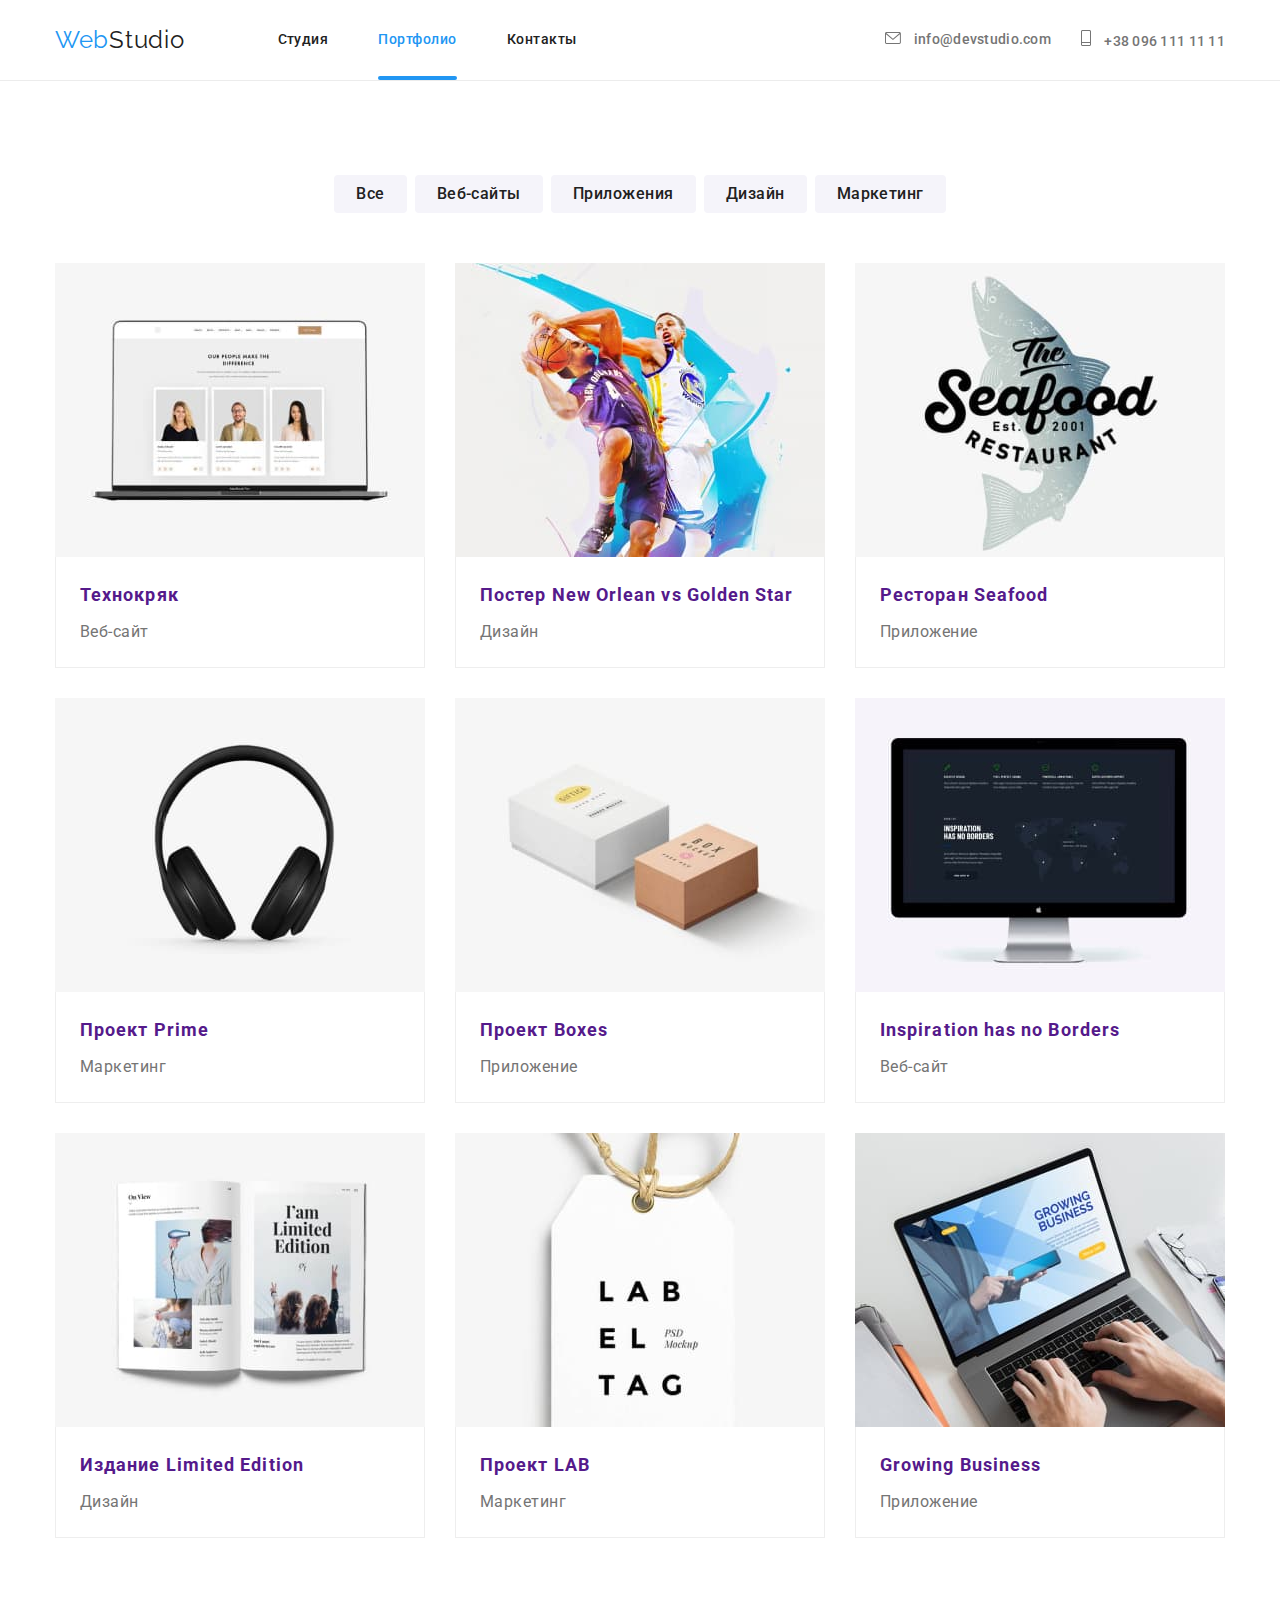
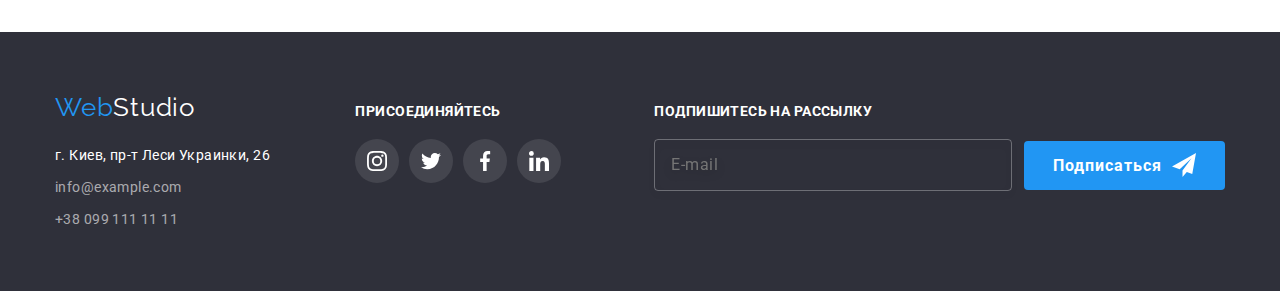
==== commit a768564a: "fix mentors comments" ====
--- a/portfolio.html
+++ b/portfolio.html
@@ -86,19 +86,19 @@
                 <!-- Portfolio buttons -->
                 <ul class="filter section__filter">
                     <li  class="filter__item">
-                        <button class="button filter__button" type="button" aria-label="All">Все</button>
+                        <button class="button filter__button" type="button" aria-label="Все">Все</button>
                     </li>
                     <li class="filter__item">
-                        <button class="button filter__button" type="button" aria-label="Web-sites">Веб-сайты</button>
+                        <button class="button filter__button" type="button" aria-label="Веб-сайты">Веб-сайты</button>
                     </li>
                     <li class="filter__item">
-                        <button class="button filter__button" type="button" aria-label="Apps">Приложения</button>
+                        <button class="button filter__button" type="button" aria-label="Приложения">Приложения</button>
                     </li>
                     <li class="filter__item">
-                        <button class="button filter__button" type="button" aria-label="Design">Дизайн</button>
+                        <button class="button filter__button" type="button" aria-label="Дизайн">Дизайн</button>
                     </li>
                     <li class="filter__item">
-                        <button class="button filter__button" type="button" aria-label="Marketing">Маркетинг</button>
+                        <button class="button filter__button" type="button" aria-label="Маркетинг">Маркетинг</button>
                     </li>
                 </ul>
                 <!-- Work examples -->
@@ -111,9 +111,9 @@
                                         srcset="./img/prod1-354.jpg 354w,
                                             ./img/prod1-370.jpg 370w,
                                             ./img/prod1-450.jpg 450w,
-                                            ./img/prod1-708.jpg 708w,
-                                            ./img/prod1-740.jpg 740w,
-                                            ./img/prod1-900.jpg 900w
+                                            ./img/prod1-354x2.jpg 708w,
+                                            ./img/prod1-370x2.jpg 740w,
+                                            ./img/prod1-450x2.jpg 900w
                                             "
                                         src="./img/prod1-354.jpg" alt="Ноутбук с открытым веб-сайтом"
                                         sizes="(min-width: 1200px) 370px, (min-width: 768px) 354px, (min-width: 480px) 450px"
@@ -140,9 +140,9 @@
                                         srcset="./img/prod2-354.jpg 354w,
                                             ./img/prod2-370.jpg 370w,
                                             ./img/prod2-450.jpg 450w,
-                                            ./img/prod2-708.jpg 708w,
-                                            ./img/prod2-740.jpg 740w,
-                                            ./img/prod2-900.jpg 900w
+                                            ./img/prod2-354x2.jpg 708w,
+                                            ./img/prod2-370x2.jpg 740w,
+                                            ./img/prod2-450x2.jpg 900w
                                             "
                                         src="./img/prod2-354.jpg " alt="Два баскетболиста"
                                         sizes="(min-width: 1200px) 370px, (min-width: 768px) 354px, (min-width: 480px) 450px"
@@ -169,9 +169,9 @@
                                         srcset="./img/prod3-354.jpg 354w,
                                             ./img/prod3-370.jpg 370w,
                                             ./img/prod3-450.jpg 450w,
-                                            ./img/prod3-708.jpg 708w,
-                                            ./img/prod3-740.jpg 740w,
-                                            ./img/prod3-900.jpg 900w
+                                            ./img/prod3-354x2.jpg 708w,
+                                            ./img/prod3-370x2.jpg 740w,
+                                            ./img/prod3-450x2.jpg 900w
                                             "
                                         src="./img/prod3-354.jpg" alt="Название ресторана не фоне рыбы"
                                         sizes="(min-width: 1200px) 370px, (min-width: 768px) 354px, (min-width: 480px) 450px"
@@ -198,9 +198,9 @@
                                         srcset="./img/prod4-354.jpg 354w,
                                             ./img/prod4-370.jpg 370w,
                                             ./img/prod4-450.jpg 450w,
-                                            ./img/prod4-708.jpg 708w,
-                                            ./img/prod4-740.jpg 740w,
-                                            ./img/prod4-900.jpg 900w
+                                            ./img/prod4-354x2.jpg 708w,
+                                            ./img/prod4-370x2.jpg 740w,
+                                            ./img/prod4-450x2.jpg 900w
                                             "
                                         src="./img/prod4-354.jpg" alt="Наушники"
                                         sizes="(min-width: 1200px) 370px, (min-width: 768px) 354px, (min-width: 480px) 450px"
@@ -227,9 +227,9 @@
                                     srcset="./img/prod5-354.jpg 354w,
                                             ./img/prod5-370.jpg 370w,
                                             ./img/prod5-450.jpg 450w,
-                                            ./img/prod5-708.jpg 708w,
-                                            ./img/prod5-740.jpg 740w,
-                                            ./img/prod5-900.jpg 900w
+                                            ./img/prod5-354x2.jpg 708w,
+                                            ./img/prod5-370x2.jpg 740w,
+                                            ./img/prod5-450x2.jpg 900w
                                             "
                                         src="./img/prod5-354.jpg" alt="Две коробки"
                                         sizes="(min-width: 1200px) 370px, (min-width: 768px) 354px, (min-width: 480px) 450px"
@@ -256,9 +256,9 @@
                                     srcset="./img/prod6-354.jpg 354w,
                                             ./img/prod6-370.jpg 370w,
                                             ./img/prod6-450.jpg 450w,
-                                            ./img/prod6-708.jpg 708w,
-                                            ./img/prod6-740.jpg 740w,
-                                            ./img/prod6-900.jpg 900w
+                                            ./img/prod6-354x2.jpg 708w,
+                                            ./img/prod6-370x2.jpg 740w,
+                                            ./img/prod6-450x2.jpg 900w
                                             "
                                         src="./img/prod6-354.jpg" alt="Монитор с открытым веб-сайтом"
                                         sizes="(min-width: 1200px) 370px, (min-width: 768px) 354px, (min-width: 480px) 450px"
@@ -285,9 +285,9 @@
                                     srcset="./img/prod7-354.jpg 354w,
                                             ./img/prod7-370.jpg 370w,
                                             ./img/prod7-450.jpg 450w,
-                                            ./img/prod7-708.jpg 708w,
-                                            ./img/prod7-740.jpg 740w,
-                                            ./img/prod7-900.jpg 900w
+                                            ./img/prod7-354x2.jpg 708w,
+                                            ./img/prod7-370x2.jpg 740w,
+                                            ./img/prod7-450x2.jpg 900w
                                             "
                                         src="./img/prod7-354.jpg" alt="Открытая книга"
                                         sizes="(min-width: 1200px) 370px, (min-width: 768px) 354px, (min-width: 480px) 450px"
@@ -314,9 +314,9 @@
                                     srcset="./img/prod8-354.jpg 354w,
                                             ./img/prod8-370.jpg 370w,
                                             ./img/prod8-450.jpg 450w,
-                                            ./img/prod8-708.jpg 708w,
-                                            ./img/prod8-740.jpg 740w,
-                                            ./img/prod8-900.jpg 900w
+                                            ./img/prod8-354x2.jpg 708w,
+                                            ./img/prod8-370x2.jpg 740w,
+                                            ./img/prod8-450x2.jpg 900w
                                             "
                                         src="./img/prod8-354.jpg" alt="Бирка"
                                         sizes="(min-width: 1200px) 370px, (min-width: 768px) 354px, (min-width: 480px) 450px"
@@ -343,9 +343,9 @@
                                     srcset="./img/prod9-354.jpg 354w,
                                             ./img/prod9-370.jpg 370w,
                                             ./img/prod9-450.jpg 450w,
-                                            ./img/prod9-708.jpg 708w,
-                                            ./img/prod9-740.jpg 740w,
-                                            ./img/prod9-900.jpg 900w
+                                            ./img/prod9-354x2.jpg 708w,
+                                            ./img/prod9-370x2.jpg 740w,
+                                            ./img/prod9-450x2.jpg 900w
                                             "
                                         src="./img/prod9-354.jpg" alt="Человек печатает на ноутбуке"
                                         sizes="(min-width: 1200px) 370px, (min-width: 768px) 354px, (min-width: 480px) 450px"
@@ -431,7 +431,7 @@
                     <label>
                         <input class="subscription__input" type="email" name="subscription_email" placeholder="E-mail" />
                     </label>
-                    <button class="button button--subscription subscription__button--subscription" type="submit">Подписаться
+                    <button class="button button--subscription subscription__button--subscription" type="submit" aria-label="Подписаться">Подписаться
                         <svg class="button--subscription__icon">
                             <use href="./img/icons.svg#icon-send"></use>
                         </svg>
--- a/css/main.min.css
+++ b/css/main.min.css
@@ -1,2 +1,2 @@
-body{background-color:#fff;color:#212121;font-family:Roboto, sans-serif;letter-spacing:0.03em}body.modal-open{overflow:hidden}a{text-decoration:none;color:#212121;outline:none}ul{list-style:none;margin:0;padding:0}h1,h2,h3,p{margin:0}img{display:block;max-width:100%;height:auto}input{padding:0;outline:none}.container{margin-left:auto;margin-right:auto;padding-left:15px;padding-right:15px}@media (min-width: 480px){.container{width:480px}}@media (min-width: 768px){.container{width:768px}}@media (min-width: 1200px){.container{width:1200px}}.section{padding:60px 0}@media (min-width: 1200px){.section{padding:94px 0}}a,button{-webkit-transition:color 250ms cubic-bezier(0.4, 0, 0.2, 1);transition:color 250ms cubic-bezier(0.4, 0, 0.2, 1)}svg{-webkit-transition:fill 250ms cubic-bezier(0.4, 0, 0.2, 1);transition:fill 250ms cubic-bezier(0.4, 0, 0.2, 1)}.visually-hidden{position:absolute;white-space:nowrap;width:1px;height:1px;overflow:hidden;border:0;padding:0;clip:rect(0 0 0 0);-webkit-clip-path:inset(50%);clip-path:inset(50%);margin:-1px}.section__title{margin-bottom:30px;text-align:center;font-size:28px;line-height:1.17;letter-spacing:0.03em}@media (min-width: 1200px){.section__title{margin-bottom:50px;font-size:34px}}.header{margin-left:auto;margin-right:auto;border-bottom:1px solid #ececec}@media (max-width: 767.98px){.header__logo{padding-top:16px;padding-bottom:16px}}@media (min-width: 768px) and (max-width: 1199.98px){.header__logo{margin-right:88px}}@media (min-width: 1200px){.header__logo{margin-right:93px}}@media (max-width: 767.98px){.header__site-nav{margin-bottom:302px}}@media (max-width: 767.98px){.header__contact-list{margin-bottom:64px}}.container__header{position:relative}@media (min-width: 768px){.container__header{display:-webkit-box;display:-ms-flexbox;display:flex;-webkit-box-align:center;-ms-flex-align:center;align-items:center}}@media (min-width: 768px){.site-nav{display:-webkit-box;display:-ms-flexbox;display:flex}}@media (min-width: 768px) and (max-width: 1199.98px){.site-nav{margin-right:84px}}@media (min-width: 1200px){.site-nav{margin-right:305px}}@media (max-width: 767.98px){.site-nav__item:not(:last-child){margin-bottom:32px}}@media (min-width: 768px){.site-nav__item:not(:last-child){margin-right:50px}}.site-nav__link{display:block}.site-nav__link:hover,.site-nav__link:focus{color:#2196f3}@media (max-width: 767.98px){.site-nav__link{font-weight:500;font-size:40px;line-height:1.17;letter-spacing:0.02em}}@media (min-width: 768px){.site-nav__link{padding-top:32px;padding-bottom:32px;font-size:14px;line-height:1.14}}.site-nav__link--current{position:relative;color:#2196f3}@media (min-width: 768px){.site-nav__link--current::after{content:'';display:inline-block;position:absolute;bottom:0;left:0;width:100%;height:4px;background-color:#2196f3;border-radius:2px}}.contact-list{display:-webkit-box;display:-ms-flexbox;display:flex}@media (max-width: 767.98px){.contact-list{-webkit-box-orient:vertical;-webkit-box-direction:reverse;-ms-flex-direction:column-reverse;flex-direction:column-reverse;-webkit-box-pack:justify;-ms-flex-pack:justify;justify-content:space-between;min-height:100px}}@media (min-width: 768px) and (max-width: 1199.98px){.contact-list{-webkit-box-orient:vertical;-webkit-box-direction:normal;-ms-flex-direction:column;flex-direction:column}}@media (min-width: 768px) and (max-width: 1199.98px){.contact-list__item:not(:last-child){margin-bottom:10px}}@media (min-width: 1200px){.contact-list__item:not(:last-child){margin-right:30px}}.contact-list__link{display:-webkit-box;display:-ms-flexbox;display:flex;-webkit-box-align:center;-ms-flex-align:center;align-items:center;font-weight:500}@media (min-width: 768px) and (max-width: 1199.98px){.contact-list__link{font-size:12px;line-height:1.16;letter-spacing:0.02em}}@media (min-width: 768px){.contact-list__link{color:#757575}}@media (min-width: 1200px){.contact-list__link{font-size:14px;line-height:1.14;letter-spacing:0.02em;padding-top:32px;padding-bottom:32px}}.contact-list__link:hover,.contact-list__link:focus{color:#2196f3}@media (max-width: 767.98px){.contact-list__link--font-main{font-size:34px;line-height:1.17;letter-spacing:0.02em;color:#2196f3}.contact-list__link--font-add{font-size:24px;line-height:1.16;letter-spacing:0.02em;color:#757575;-ms-flex-wrap:wrap;flex-wrap:wrap}}.contact-list__icon{fill:currentColor}@media (max-width: 767.98px){.contact-list__icon{display:none}}@media (min-width: 768px) and (max-width: 1199.98px){.contact-list__icon{margin-right:8px}}@media (min-width: 1200px){.contact-list__icon{margin-right:10px}}.logo{display:inline-block;color:#212121;font-family:Raleway,sans-serif;font-size:24px;line-height:1.16;letter-spacing:0.03em}.logo__title{color:#2196f3}.hero{padding:118px 0;margin-left:auto;margin-right:auto;text-align:center;max-width:1600px;background-repeat:no-repeat;background-position:center;background-size:cover;background-color:#c4c4c4;background-image:-webkit-gradient(linear, left top, right top, from(rgba(47,48,58,0.4)), to(rgba(47,48,58,0.4))),url(/img/herobcg480.jpg);background-image:linear-gradient(to right, rgba(47,48,58,0.4), rgba(47,48,58,0.4)),url(/img/herobcg480.jpg)}@media screen and (min-device-pixel-ratio: 2), screen and (-moz-min-device-pixel-ratio: 2), screen and (-webkit-min-device-pixel-ratio: 2), screen and (min-resolution: 192dpi), screen and (min-resolution: 2dppx){.hero{background-image:-webkit-gradient(linear, left top, right top, from(rgba(47,48,58,0.4)), to(rgba(47,48,58,0.4))),url(/img/herobcg480x2.jpg);background-image:linear-gradient(to right, rgba(47,48,58,0.4), rgba(47,48,58,0.4)),url(/img/herobcg480x2.jpg)}}@media (min-width: 768px){.hero{background-image:-webkit-gradient(linear, left top, right top, from(rgba(47,48,58,0.4)), to(rgba(47,48,58,0.4))),url(/img/herobcg768.jpg);background-image:linear-gradient(to right, rgba(47,48,58,0.4), rgba(47,48,58,0.4)),url(/img/herobcg768.jpg)}}@media screen and (min-width: 768px) and (min-device-pixel-ratio: 2), screen and (min-width: 768px) and (-moz-min-device-pixel-ratio: 2), screen and (min-width: 768px) and (-webkit-min-device-pixel-ratio: 2), screen and (min-width: 768px) and (min-resolution: 192dpi), screen and (min-width: 768px) and (min-resolution: 2dppx){.hero{background-image:-webkit-gradient(linear, left top, right top, from(rgba(47,48,58,0.4)), to(rgba(47,48,58,0.4))),url(/img/herobcg768x2.jpg);background-image:linear-gradient(to right, rgba(47,48,58,0.4), rgba(47,48,58,0.4)),url(/img/herobcg768x2.jpg)}}@media (min-width: 1200px){.hero{padding:200px 0;background-image:-webkit-gradient(linear, left top, right top, from(rgba(47,48,58,0.4)), to(rgba(47,48,58,0.4))),url(/img/herobcg1600.jpg);background-image:linear-gradient(to right, rgba(47,48,58,0.4), rgba(47,48,58,0.4)),url(/img/herobcg1600.jpg)}}@media screen and (min-width: 1200px) and (min-device-pixel-ratio: 2), screen and (min-width: 1200px) and (-moz-min-device-pixel-ratio: 2), screen and (min-width: 1200px) and (-webkit-min-device-pixel-ratio: 2), screen and (min-width: 1200px) and (min-resolution: 192dpi), screen and (min-width: 1200px) and (min-resolution: 2dppx){.hero{background-image:-webkit-gradient(linear, left top, right top, from(rgba(47,48,58,0.4)), to(rgba(47,48,58,0.4))),url(/img/herobcg1600x2.jpg);background-image:linear-gradient(to right, rgba(47,48,58,0.4), rgba(47,48,58,0.4)),url(/img/herobcg1600x2.jpg)}}.hero__title{margin:auto;margin-bottom:30px;max-width:360px;text-align:center;color:#fff;font-weight:900;font-size:26px;line-height:1.61;letter-spacing:0.06em;text-transform:uppercase}@media (min-width: 1200px){.hero__title{max-width:696px;font-size:44px;line-height:1.36}}.button--order{padding:10px 32px}@media (max-width: 280px){.button--order{padding:0}}.backdrop{position:fixed;top:0;left:0;width:100%;height:100%;background:rgba(0,0,0,0.2);opacity:1;-webkit-transition:opacity 250ms cubic-bezier(0.4, 0, 0.2, 1);transition:opacity 250ms cubic-bezier(0.4, 0, 0.2, 1);z-index:2;overflow-y:scroll}@media (max-width: 767.98px){.backdrop{padding:94px 15px}}.backdrop--hidden{opacity:0;pointer-events:none}.modal{padding:40px;-webkit-transform:scale(1);transform:scale(1);-webkit-transition:-webkit-transform 250ms cubic-bezier(0.4, 0, 0.2, 1) 250ms;transition:-webkit-transform 250ms cubic-bezier(0.4, 0, 0.2, 1) 250ms;transition:transform 250ms cubic-bezier(0.4, 0, 0.2, 1) 250ms;transition:transform 250ms cubic-bezier(0.4, 0, 0.2, 1) 250ms, -webkit-transform 250ms cubic-bezier(0.4, 0, 0.2, 1) 250ms;max-width:450px;min-height:609px;background-color:#ffffff;-webkit-box-shadow:0px 1px 3px rgba(0,0,0,0.12),0px 1px 1px rgba(0,0,0,0.14),0px 2px 1px rgba(0,0,0,0.2);box-shadow:0px 1px 3px rgba(0,0,0,0.12),0px 1px 1px rgba(0,0,0,0.14),0px 2px 1px rgba(0,0,0,0.2);border-radius:4px}@media (max-width: 767.98px){.modal{margin:auto}}@media (min-width: 768px){.modal{position:absolute;top:50%;left:50%;-webkit-transform:translate(-50%, -50%) scale(1);transform:translate(-50%, -50%) scale(1)}}@media (min-width: 1200px){.modal{max-width:528px;min-height:581px}}.backdrop--hidden .modal{-webkit-transform:scale(1.2);transform:scale(1.2)}@media (min-width: 768px){.backdrop--hidden .modal{-webkit-transform:translate(-50%, -50%) scale(1.2);transform:translate(-50%, -50%) scale(1.2)}}.modal__close-button{position:absolute;top:8px;right:8px;display:-webkit-box;display:-ms-flexbox;display:flex;-webkit-box-pack:center;-ms-flex-pack:center;justify-content:center;-webkit-box-align:center;-ms-flex-align:center;align-items:center;width:30px;height:30px;cursor:pointer;background-color:#ffffff;border-radius:50%;border:1px solid rgba(0,0,0,0.1)}.modal__icon{fill:#000000;-webkit-transition:fill 250ms cubic-bezier(0.4, 0, 0.2, 1);transition:fill 250ms cubic-bezier(0.4, 0, 0.2, 1)}.modal__icon:hover,.modal__icon:focus{fill:#2196f3}.modal__text{margin-bottom:12px;max-width:370px;font-weight:700;font-size:20px;line-height:1.5;letter-spacing:0.03em}.input-form{display:-webkit-box;display:-ms-flexbox;display:flex;-webkit-box-orient:vertical;-webkit-box-direction:normal;-ms-flex-direction:column;flex-direction:column;max-width:370px}@media (min-width: 1200px){.input-form{max-width:448px}}.input-field{position:relative;margin-bottom:10px}.input-field__label{display:block;margin-bottom:4px;text-align:left;font-size:12px;line-height:1.16;letter-spacing:0.01em;color:#757575}.input-field__input{width:100%;padding:10px 42px;border:1px solid rgba(33,33,33,0.2);border-radius:4px;cursor:pointer;-webkit-transition:border-color 250ms cubic-bezier(0.4, 0, 0.2, 1);transition:border-color 250ms cubic-bezier(0.4, 0, 0.2, 1)}.input-field__input:focus{border-color:#2196f3}.input-field__icon{position:absolute;top:50%;left:15px;width:18px;height:18px;-webkit-transition:fill 250ms cubic-bezier(0.4, 0, 0.2, 1);transition:fill 250ms cubic-bezier(0.4, 0, 0.2, 1)}.input-field__input:focus+.input-field__icon{fill:#2196f3}.commentary-field{position:relative}.commentary-field__label{display:block;margin-bottom:4px;text-align:left;font-size:12px;line-height:1.16;letter-spacing:0.01em;color:#757575}.commentary-field__textarea{display:block;padding:12px 16px;resize:none;width:100%;font-size:14px;line-height:1.14;letter-spacing:0.01em;border:1px solid rgba(33,33,33,0.2);border-radius:4px;outline:none;cursor:pointer;-webkit-transition:border-color 250ms cubic-bezier(0.4, 0, 0.2, 1);transition:border-color 250ms cubic-bezier(0.4, 0, 0.2, 1)}.commentary-field__textarea::-webkit-input-placeholder{color:rgba(117,117,117,0.5)}.commentary-field__textarea:-ms-input-placeholder{color:rgba(117,117,117,0.5)}.commentary-field__textarea::-ms-input-placeholder{color:rgba(117,117,117,0.5)}.commentary-field__textarea::placeholder{color:rgba(117,117,117,0.5)}.commentary-field__textarea:focus{border-color:#2196f3}.custom-checkbox{position:relative;display:-webkit-box;display:-ms-flexbox;display:flex;-webkit-box-align:center;-ms-flex-align:center;align-items:center;-webkit-box-pack:center;-ms-flex-pack:center;justify-content:center;margin-top:20px;margin-bottom:34px;font-size:12px;line-height:1.16;letter-spacing:0.03em;color:#757575}.custom-checkbox__input--visually-hidden{position:absolute;white-space:nowrap;width:1px;height:1px;overflow:hidden;border:0;padding:0;clip:rect(0 0 0 0);-webkit-clip-path:inset(50%);clip-path:inset(50%);margin:-1px}.custom-checkbox__icon{display:-webkit-box;display:-ms-flexbox;display:flex;-webkit-box-align:center;-ms-flex-align:center;align-items:center;width:16px;height:15px;border:2px solid #212121;border-radius:2px;-webkit-transition:background-color 250ms cubic-bezier(0.4, 0, 0.2, 1),border-color 250ms cubic-bezier(0.4, 0, 0.2, 1);transition:background-color 250ms cubic-bezier(0.4, 0, 0.2, 1),border-color 250ms cubic-bezier(0.4, 0, 0.2, 1)}.custom-checkbox__input:checked+.custom-checkbox__icon{background-color:#2196f3;border-color:transparent}.custom-checkbox__label{margin-left:7px}.custom-checkbox__link{color:#2196f3;-webkit-text-decoration-line:underline;text-decoration-line:underline}.button{font-family:inherit;font-weight:700;font-size:16px;line-height:1.87;letter-spacing:0.06em;background-color:#2196f3;color:#fff;-webkit-box-shadow:0px 4px 4px rgba(0,0,0,0.15);box-shadow:0px 4px 4px rgba(0,0,0,0.15);border:0;cursor:pointer;border-radius:4px}.button--send{max-width:200px;padding:10px 55px}@media (max-width: 280px){.button--send{padding:0}}@media (min-width: 768px){.article{display:-webkit-box;display:-ms-flexbox;display:flex;-ms-flex-wrap:wrap;flex-wrap:wrap;margin:-15px}}@media (max-width: 767.98px){.article__item{width:100%;margin-bottom:30px}.article__item:last-child{margin-bottom:0}}@media (min-width: 768px){.article__item{margin:15px}}@media (min-width: 768px) and (max-width: 1199.98px){.article__item{width:calc((100% - 60px) / 2)}}@media (min-width: 1200px){.article__item{width:calc((100% - 120px) / 4)}}.article__thumb{display:-webkit-box;display:-ms-flexbox;display:flex;margin-bottom:30px;-webkit-box-pack:center;-ms-flex-pack:center;justify-content:center;-webkit-box-align:center;-ms-flex-align:center;align-items:center;padding:25px 0;border-radius:4px;background-color:#f5f4fa}.article__title{margin-bottom:10px;font-size:14px;line-height:1.14;letter-spacing:0.03em;text-transform:uppercase}@media (max-width: 767.98px){.article__title{text-align:center}}.article__text{margin-bottom:0;color:#757575;font-size:14px;line-height:1.71;letter-spacing:0.03em}.section--zero-padding{padding-top:0}.works{display:-webkit-box;display:-ms-flexbox;display:flex;margin:-15px}.works-item{position:relative;width:calc((100%-90px) / 3);margin:15px}.works-item__thumb{position:absolute;left:0;bottom:0;display:-webkit-box;display:-ms-flexbox;display:flex;-webkit-box-pack:center;-ms-flex-pack:center;justify-content:center;-webkit-box-align:center;-ms-flex-align:center;align-items:center;-ms-flex-wrap:wrap;flex-wrap:wrap;width:370px;min-height:70px;background:rgba(47,48,58,0.8)}.works-item__title{font-size:14px;line-height:1.14;letter-spacing:0.03em;text-transform:uppercase;color:#ffffff}.section--background{background-color:#f5f4fa}@media (min-width: 768px){.team{display:-webkit-box;display:-ms-flexbox;display:flex;-ms-flex-wrap:wrap;flex-wrap:wrap;margin:-15px}}@media (max-width: 767.98px){.team-item{width:100%;margin-bottom:30px}.team-item:last-child{margin-bottom:0}}@media (min-width: 768px){.team-item{margin:15px}}@media (min-width: 768px) and (max-width: 1199.98px){.team-item{width:calc((100% - 60px) / 2)}}@media (min-width: 1200px){.team-item{width:calc((100% - 120px) / 4)}}.team-item__title-block{padding-top:30px;padding-bottom:24px;text-align:center;background-color:#ffffff;-webkit-box-shadow:0px 1px 3px rgba(0,0,0,0.12),0px 1px 1px rgba(0,0,0,0.14),0px 2px 1px rgba(0,0,0,0.2);box-shadow:0px 1px 3px rgba(0,0,0,0.12),0px 1px 1px rgba(0,0,0,0.14),0px 2px 1px rgba(0,0,0,0.2);border-radius:0px 0px 4px 4px}@media (min-width: 1200px){.team-item__title-block{padding-bottom:30px}}.team-item__title{font-size:16px;line-height:1.18;letter-spacing:0.03em}.team-item__title--main{margin-bottom:10px;font-weight:500}.team-item__title--add{margin-top:0;margin-bottom:0;font-weight:normal;color:#757575}.socials{display:-webkit-box;display:-ms-flexbox;display:flex;-webkit-box-pack:center;-ms-flex-pack:center;justify-content:center;margin-top:16px;padding-bottom:0}.social-item{width:44px;height:44px;margin-right:10px}.social-item:last-child{margin-right:0}.social-item__link{display:-webkit-box;display:-ms-flexbox;display:flex;-webkit-box-align:center;-ms-flex-align:center;align-items:center;-webkit-box-pack:center;-ms-flex-pack:center;justify-content:center;width:100%;height:100%;border-radius:50%;color:#afb1b8;-webkit-transition:background-color 250ms cubic-bezier(0.4, 0, 0.2, 1);transition:background-color 250ms cubic-bezier(0.4, 0, 0.2, 1)}.social-item__link:hover,.social-item__link:focus{background-color:#2196f3;color:#ffffff}.social-item__icon{width:20px;height:20px;fill:currentColor}.clients{display:-webkit-box;display:-ms-flexbox;display:flex;-ms-flex-wrap:wrap;flex-wrap:wrap;margin:-15px}.clients-item{margin:15px}@media (max-width: 767.98px){.clients-item{width:calc((100% - 60px) / 2)}}@media (min-width: 768px) and (max-width: 1199.98px){.clients-item{width:calc((100% - 90px) / 3)}}@media (min-width: 1200px){.clients-item{width:calc((100% - 180px) / 6)}}.clients-item__link{display:-webkit-box;display:-ms-flexbox;display:flex;-webkit-box-pack:center;-ms-flex-pack:center;justify-content:center;-webkit-box-align:center;-ms-flex-align:center;align-items:center;padding:16px 0;width:100%;height:100%;border:1px solid #afb1b8;border-radius:4px;-webkit-transition:border-color 250ms cubic-bezier(0.4, 0, 0.2, 1);transition:border-color 250ms cubic-bezier(0.4, 0, 0.2, 1);color:#afb1b8}.clients-item__link:hover,.clients-item__link:focus{border-color:#2196f3;color:#2196f3}.clients-item__icon{width:106px;height:60px;fill:currentColor}.footer-section{padding:60px 0;background-color:#2f303a}@media (min-width: 768px){.footer-section__contact-join-block{display:-webkit-box;display:-ms-flexbox;display:flex}}@media (min-width: 768px) and (max-width: 1199.98px){.footer-section__contact-join-block{-webkit-box-pack:justify;-ms-flex-pack:justify;justify-content:space-between;-webkit-box-align:start;-ms-flex-align:start;align-items:flex-start;margin-bottom:60px}}@media (max-width: 767.98px){.footer-section__join{margin:60px 0}}@media (min-width: 768px) and (max-width: 1199.98px){.footer-section__join{padding-top:5px}}@media (min-width: 1200px){.container--footer{display:-webkit-box;display:-ms-flexbox;display:flex;-webkit-box-align:baseline;-ms-flex-align:baseline;align-items:baseline}.footer-section__contact-join-block{display:-webkit-box;display:-ms-flexbox;display:flex;-webkit-box-align:baseline;-ms-flex-align:baseline;align-items:baseline;-webkit-box-flex:1;-ms-flex-positive:1;flex-grow:1}.footer-section__join{margin-left:70px}.footer-section__subscription{margin-left:93px}}@media (max-width: 1199.98px){.contact-block{text-align:center}}.contact-block__logo{display:block;margin-bottom:20px;text-decoration:none;color:#fff;font-family:Raleway,sans-serif;font-size:26px;line-height:1.2;letter-spacing:0.03em}.adress__item:not(:last-child){margin-bottom:8px}.adress__link{display:block;font-style:normal;font-weight:normal;font-size:14px;line-height:24px;letter-spacing:0.03em;color:#fff}.adress__link--main{color:#fff}.adress__link--add{color:rgba(255,255,255,0.6)}.adress__link:hover,.adress__link:focus{color:#2196f3}@media (max-width: 1199.98px){.join{text-align:center}}.join__title{margin-bottom:20px;font-size:14px;line-height:1.14;letter-spacing:0.03em;text-transform:uppercase;color:#ffffff}.social-item__link--join{background-color:rgba(255,255,255,0.1)}.social-item__link--join:hover,.social-item__link--join:focus{background-color:#2196f3}.social-item__icon--join{fill:#ffffff}@media (max-width: 1199.98px){.subscription{text-align:center}.subscription__button--subscription{margin:auto}.subscription__input{margin-bottom:20px}}@media (min-width: 1200px){.subscription__form{display:-webkit-box;display:-ms-flexbox;display:flex;-webkit-box-align:center;-ms-flex-align:center;align-items:center}.subscription__input{margin-right:12px}}.subscription__title{margin-bottom:20px;font-size:14px;line-height:1.14;letter-spacing:0.03em;text-transform:uppercase;color:#ffffff}.subscription__input{padding:15px 16px;line-height:1.25;letter-spacing:0.03em;background-color:transparent;color:rgba(255,255,255,0.6);border:1px solid rgba(255,255,255,0.3);-webkit-filter:drop-shadow(0px 4px 4px rgba(0,0,0,0.15));filter:drop-shadow(0px 4px 4px rgba(0,0,0,0.15));border-radius:4px}@media (max-width: 767.98px){.subscription__input{width:100%}}@media (min-width: 768px) and (max-width: 1199.98px){.subscription__input{min-width:450px}}@media (min-width: 1200px){.subscription__input{min-width:358px}}.button--subscription{display:-webkit-box;display:-ms-flexbox;display:flex;-webkit-box-pack:center;-ms-flex-pack:center;justify-content:center;-webkit-box-align:center;-ms-flex-align:center;align-items:center;padding:10px 29px}@media (max-width: 280px){.button--subscription{padding:0}}.button--subscription__icon{width:24px;height:24px;margin-left:10px}@media (max-width: 767.98px){.section__filter{margin-bottom:40px}}@media (min-width: 768px) and (max-width: 1199.98px){.section__filter{margin-bottom:30px}}@media (min-width: 1200px){.section__filter{margin-bottom:50px}}.filter{display:-webkit-box;display:-ms-flexbox;display:flex;-ms-flex-wrap:wrap;flex-wrap:wrap}@media (min-width: 768px){.filter{-webkit-box-pack:center;-ms-flex-pack:center;justify-content:center}}.filter__item{margin-right:8px}@media (max-width: 767.98px){.filter__item{margin-bottom:15px}}.filter__item:last-child{margin-right:0}.filter__item:nth-last-child(-n+2){margin-bottom:0px}.filter__button{padding:6px 22px;border-radius:4px;color:#212121;background-color:#f5f4fa;font-weight:500;font-size:16px;line-height:1.62;letter-spacing:0.03em;text-align:center;-webkit-transition:background-color 250ms cubic-bezier(0.4, 0, 0.2, 1),color 250ms cubic-bezier(0.4, 0, 0.2, 1),-webkit-box-shadow 250ms cubic-bezier(0.4, 0, 0.2, 1);transition:background-color 250ms cubic-bezier(0.4, 0, 0.2, 1),color 250ms cubic-bezier(0.4, 0, 0.2, 1),-webkit-box-shadow 250ms cubic-bezier(0.4, 0, 0.2, 1);transition:box-shadow 250ms cubic-bezier(0.4, 0, 0.2, 1),background-color 250ms cubic-bezier(0.4, 0, 0.2, 1),color 250ms cubic-bezier(0.4, 0, 0.2, 1);transition:box-shadow 250ms cubic-bezier(0.4, 0, 0.2, 1),background-color 250ms cubic-bezier(0.4, 0, 0.2, 1),color 250ms cubic-bezier(0.4, 0, 0.2, 1),-webkit-box-shadow 250ms cubic-bezier(0.4, 0, 0.2, 1)}.filter__button:hover,.filter__button:focus{-webkit-box-shadow:0px 3px 1px rgba(0,0,0,0.1),0px 1px 2px rgba(0,0,0,0.08),0px 2px 2px rgba(0,0,0,0.12);box-shadow:0px 3px 1px rgba(0,0,0,0.1),0px 1px 2px rgba(0,0,0,0.08),0px 2px 2px rgba(0,0,0,0.12);background-color:#2196f3;color:#ffffff}@media (min-width: 768px){.grid{display:-webkit-box;display:-ms-flexbox;display:flex;-ms-flex-wrap:wrap;flex-wrap:wrap;margin:-15px}}@media (min-width: 768px){.grid__item{margin:15px}}@media (min-width: 768px) and (max-width: 1199.98px){.grid__item{width:calc((100% - 60px) / 2)}}@media (min-width: 1200px){.grid__item{width:calc((100% - 90px) / 3)}}@media (max-width: 767.98px){.grid__item:not(:last-child){margin-bottom:30px}}.product{height:100%}.product__link{display:-webkit-box;display:-ms-flexbox;display:flex;-webkit-box-orient:vertical;-webkit-box-direction:normal;-ms-flex-direction:column;flex-direction:column;height:100%;-webkit-transition:-webkit-box-shadow 250ms cubic-bezier(0.4, 0, 0.2, 1);transition:-webkit-box-shadow 250ms cubic-bezier(0.4, 0, 0.2, 1);transition:box-shadow 250ms cubic-bezier(0.4, 0, 0.2, 1);transition:box-shadow 250ms cubic-bezier(0.4, 0, 0.2, 1), -webkit-box-shadow 250ms cubic-bezier(0.4, 0, 0.2, 1)}.product__link:hover,.product__link:focus{-webkit-box-shadow:0px 1px 1px rgba(0,0,0,0.12),0px 4px 4px rgba(0,0,0,0.06),1px 4px 6px rgba(0,0,0,0.16);box-shadow:0px 1px 1px rgba(0,0,0,0.12),0px 4px 4px rgba(0,0,0,0.06),1px 4px 6px rgba(0,0,0,0.16)}.product__link:hover .product__overlay,.product__link:focus .product__overlay{-webkit-transform:translateY(0);transform:translateY(0)}.product__thumb{position:relative;overflow:hidden;height:294px}.product__overlay{position:absolute;top:0;left:0;width:100%;height:294px;-webkit-transform:translateY(294px);transform:translateY(294px);-webkit-transition:-webkit-transform 250ms cubic-bezier(0.4, 0, 0.2, 1);transition:-webkit-transform 250ms cubic-bezier(0.4, 0, 0.2, 1);transition:transform 250ms cubic-bezier(0.4, 0, 0.2, 1);transition:transform 250ms cubic-bezier(0.4, 0, 0.2, 1), -webkit-transform 250ms cubic-bezier(0.4, 0, 0.2, 1);background:rgba(33,150,243,0.9)}.product__overlay-text{padding:77px 24px;font-size:18px;line-height:1.55;color:#ffffff;overflow-wrap:break-word}@media (min-width: 768px) and (max-width: 1199.98px){.product__overlay-text{padding:49px 24px}}@media (min-width: 1200px){.product__overlay-text{padding:63px 24px}}@media (min-width: 100px) and (max-width: 420px){.product__overlay-text{font-size:16px;padding:40px 24px}}.product__text-box{-webkit-box-flex:1;-ms-flex-positive:1;flex-grow:1;padding:20px 24px;border:1px solid #eeeeee;border-top:inherit}.product__title{margin-bottom:4px;font-size:18px;line-height:2;letter-spacing:0.06em}.product__description{color:#757575;font-size:16px;line-height:1.87;letter-spacing:0.03em}@media (max-width: 1199.98px){.section-hidden{display:none}}@media (max-width: 767.98px){.menu-container{position:absolute;z-index:1;top:0;left:0;padding:48px 40px;width:100%;background:#fff;-webkit-transform:translateY(-800px);transform:translateY(-800px);-webkit-transition:-webkit-transform 250ms cubic-bezier(0.4, 0, 0.2, 1);transition:-webkit-transform 250ms cubic-bezier(0.4, 0, 0.2, 1);transition:transform 250ms cubic-bezier(0.4, 0, 0.2, 1);transition:transform 250ms cubic-bezier(0.4, 0, 0.2, 1), -webkit-transform 250ms cubic-bezier(0.4, 0, 0.2, 1)}.menu-container.is-open{display:block;-webkit-transform:translateY(0);transform:translateY(0)}.menu-container__socials{display:-webkit-box;display:-ms-flexbox;display:flex;-ms-flex-wrap:wrap;flex-wrap:wrap}.menu-container__socials-item:not(:last-child){margin-right:10px;padding-right:10px;border-right:1px solid rgba(33,33,33,0.2)}.menu-container__socials-link{color:#2196f3;font-weight:500;font-size:18px;line-height:1.22;letter-spacing:0.02em}}@media (min-width: 768px){.menu-container__socials-link{display:none}}@media (min-width: 768px){.menu-container{display:-webkit-box;display:-ms-flexbox;display:flex;-webkit-box-align:center;-ms-flex-align:center;align-items:center}}.menu-button{position:absolute;z-index:2;top:10px;right:0;border:none;background-color:transparent}@media (min-width: 768px){.menu-button{display:none}}.menu-button .icon-cross{display:none}.menu-button.is-open .icon-cross{display:block}.menu-button.is-open .icon-menu{display:none}
+body{background-color:#fff;color:#212121;font-family:Roboto, sans-serif;letter-spacing:0.03em}body.modal-open{overflow:hidden}a{text-decoration:none;outline:none}ul{list-style:none;margin:0;padding:0}h1,h2,h3,p{margin:0}img{display:block;max-width:100%;height:auto}input{padding:0;outline:none}.container{margin-left:auto;margin-right:auto;padding-left:15px;padding-right:15px}@media (min-width: 480px){.container{width:480px}}@media (min-width: 768px){.container{width:768px}}@media (min-width: 1200px){.container{width:1200px}}.section{padding:60px 0}@media (min-width: 1200px){.section{padding:94px 0}}a,button{-webkit-transition:color 250ms cubic-bezier(0.4, 0, 0.2, 1);transition:color 250ms cubic-bezier(0.4, 0, 0.2, 1)}svg{-webkit-transition:fill 250ms cubic-bezier(0.4, 0, 0.2, 1);transition:fill 250ms cubic-bezier(0.4, 0, 0.2, 1)}.visually-hidden{position:absolute;white-space:nowrap;width:1px;height:1px;overflow:hidden;border:0;padding:0;clip:rect(0 0 0 0);-webkit-clip-path:inset(50%);clip-path:inset(50%);margin:-1px}.section__title{margin-bottom:30px;text-align:center;font-size:28px;line-height:1.17;letter-spacing:0.03em}@media (min-width: 1200px){.section__title{margin-bottom:50px;font-size:34px}}.header{margin-left:auto;margin-right:auto;border-bottom:1px solid #ececec}@media (max-width: 767.98px){.header__logo{padding-top:16px;padding-bottom:16px}}@media (min-width: 768px) and (max-width: 1199.98px){.header__logo{margin-right:88px}}@media (min-width: 1200px){.header__logo{margin-right:93px}}@media (max-width: 767.98px){.header__site-nav{margin-bottom:302px}}@media (max-width: 767.98px){.header__contact-list{margin-bottom:64px}}@media (min-width: 768px){.header__contact-list{margin-left:auto}}.container__header{position:relative}@media (min-width: 768px){.container__header{display:-webkit-box;display:-ms-flexbox;display:flex;-webkit-box-align:center;-ms-flex-align:center;align-items:center}}@media (min-width: 768px){.site-nav{display:-webkit-box;display:-ms-flexbox;display:flex}}@media (max-width: 767.98px){.site-nav__item:not(:last-child){margin-bottom:32px}}@media (min-width: 768px){.site-nav__item:not(:last-child){margin-right:50px}}.site-nav__link{display:block;color:#212121;font-weight:500}.site-nav__link:hover,.site-nav__link:focus{color:#2196f3}@media (max-width: 767.98px){.site-nav__link{font-size:40px;line-height:1.17;letter-spacing:0.02em}}@media (min-width: 768px){.site-nav__link{padding-top:32px;padding-bottom:32px;font-size:14px;line-height:1.14}}.site-nav__link--current{position:relative;color:#2196f3}@media (min-width: 768px){.site-nav__link--current::after{content:'';display:inline-block;position:absolute;bottom:0;left:0;width:100%;height:4px;background-color:#2196f3;border-radius:2px}}@media (max-width: 767.98px){.contact-list{-webkit-box-orient:vertical;-webkit-box-direction:reverse;-ms-flex-direction:column-reverse;flex-direction:column-reverse;-webkit-box-pack:justify;-ms-flex-pack:justify;justify-content:space-between;min-height:100px}}@media (min-width: 1200px){.contact-list{display:-webkit-box;display:-ms-flexbox;display:flex}}@media (min-width: 768px) and (max-width: 1199.98px){.contact-list__item:not(:last-child){margin-bottom:10px}}@media (min-width: 1200px){.contact-list__item:not(:last-child){margin-right:30px}}.contact-list__link{font-weight:500}@media (min-width: 768px) and (max-width: 1199.98px){.contact-list__link{font-size:12px;line-height:1.16;letter-spacing:0.02em}}@media (min-width: 768px){.contact-list__link{color:#757575}}@media (min-width: 1200px){.contact-list__link{font-size:14px;line-height:1.14;letter-spacing:0.02em;padding-top:32px;padding-bottom:32px}}.contact-list__link:hover,.contact-list__link:focus{color:#2196f3}@media (max-width: 767.98px){.contact-list__link--font-main{font-size:34px;line-height:1.17;letter-spacing:0.02em;color:#2196f3}.contact-list__link--font-add{font-size:24px;line-height:1.16;letter-spacing:0.02em;color:#757575;-ms-flex-wrap:wrap;flex-wrap:wrap}}.contact-list__icon{fill:currentColor}@media (max-width: 767.98px){.contact-list__icon{display:none}}@media (min-width: 768px) and (max-width: 1199.98px){.contact-list__icon{margin-right:8px}}@media (min-width: 1200px){.contact-list__icon{margin-right:10px}}.logo{display:inline-block;color:#212121;font-family:Raleway,sans-serif;font-size:24px;line-height:1.16;letter-spacing:0.03em}.logo__title{color:#2196f3}.hero{padding:118px 0;margin-left:auto;margin-right:auto;text-align:center;max-width:1600px;background-repeat:no-repeat;background-position:center;background-size:cover;background-color:#c4c4c4;background-image:-webkit-gradient(linear, left top, right top, from(rgba(47,48,58,0.4)), to(rgba(47,48,58,0.4))),url(../img/herobcg480.jpg);background-image:linear-gradient(to right, rgba(47,48,58,0.4), rgba(47,48,58,0.4)),url(../img/herobcg480.jpg)}@media screen and (min-device-pixel-ratio: 2), screen and (-moz-min-device-pixel-ratio: 2), screen and (-webkit-min-device-pixel-ratio: 2), screen and (min-resolution: 192dpi), screen and (min-resolution: 2dppx){.hero{background-image:-webkit-gradient(linear, left top, right top, from(rgba(47,48,58,0.4)), to(rgba(47,48,58,0.4))),url(../img/herobcg480x2.jpg);background-image:linear-gradient(to right, rgba(47,48,58,0.4), rgba(47,48,58,0.4)),url(../img/herobcg480x2.jpg)}}@media (min-width: 768px){.hero{background-image:-webkit-gradient(linear, left top, right top, from(rgba(47,48,58,0.4)), to(rgba(47,48,58,0.4))),url(../img/herobcg768.jpg);background-image:linear-gradient(to right, rgba(47,48,58,0.4), rgba(47,48,58,0.4)),url(../img/herobcg768.jpg)}}@media screen and (min-width: 768px) and (min-device-pixel-ratio: 2), screen and (min-width: 768px) and (-moz-min-device-pixel-ratio: 2), screen and (min-width: 768px) and (-webkit-min-device-pixel-ratio: 2), screen and (min-width: 768px) and (min-resolution: 192dpi), screen and (min-width: 768px) and (min-resolution: 2dppx){.hero{background-image:-webkit-gradient(linear, left top, right top, from(rgba(47,48,58,0.4)), to(rgba(47,48,58,0.4))),url(../img/herobcg768x2.jpg);background-image:linear-gradient(to right, rgba(47,48,58,0.4), rgba(47,48,58,0.4)),url(../img/herobcg768x2.jpg)}}@media (min-width: 1200px){.hero{padding:200px 0;background-image:-webkit-gradient(linear, left top, right top, from(rgba(47,48,58,0.4)), to(rgba(47,48,58,0.4))),url(../img/herobcg1600.jpg);background-image:linear-gradient(to right, rgba(47,48,58,0.4), rgba(47,48,58,0.4)),url(../img/herobcg1600.jpg)}}@media screen and (min-width: 1200px) and (min-device-pixel-ratio: 2), screen and (min-width: 1200px) and (-moz-min-device-pixel-ratio: 2), screen and (min-width: 1200px) and (-webkit-min-device-pixel-ratio: 2), screen and (min-width: 1200px) and (min-resolution: 192dpi), screen and (min-width: 1200px) and (min-resolution: 2dppx){.hero{background-image:-webkit-gradient(linear, left top, right top, from(rgba(47,48,58,0.4)), to(rgba(47,48,58,0.4))),url(../img/herobcg1600x2.jpg);background-image:linear-gradient(to right, rgba(47,48,58,0.4), rgba(47,48,58,0.4)),url(../img/herobcg1600x2.jpg)}}.hero__title{margin:auto;margin-bottom:30px;max-width:360px;text-align:center;color:#fff;font-weight:900;font-size:26px;line-height:1.61;letter-spacing:0.06em;text-transform:uppercase}@media (min-width: 1200px){.hero__title{max-width:696px;font-size:44px;line-height:1.36}}.button--order{padding:10px 32px}@media (max-width: 280px){.button--order{padding:0}}.backdrop{position:fixed;top:0;left:0;width:100%;height:100%;background:rgba(0,0,0,0.2);opacity:1;-webkit-transition:opacity 250ms cubic-bezier(0.4, 0, 0.2, 1);transition:opacity 250ms cubic-bezier(0.4, 0, 0.2, 1);z-index:2;overflow-y:scroll}@media (max-width: 767.98px){.backdrop{padding:94px 15px}}.backdrop--hidden{opacity:0;pointer-events:none}.modal{padding:40px;-webkit-transform:scale(1);transform:scale(1);-webkit-transition:-webkit-transform 250ms cubic-bezier(0.4, 0, 0.2, 1) 250ms;transition:-webkit-transform 250ms cubic-bezier(0.4, 0, 0.2, 1) 250ms;transition:transform 250ms cubic-bezier(0.4, 0, 0.2, 1) 250ms;transition:transform 250ms cubic-bezier(0.4, 0, 0.2, 1) 250ms, -webkit-transform 250ms cubic-bezier(0.4, 0, 0.2, 1) 250ms;max-width:450px;min-height:609px;background-color:#ffffff;-webkit-box-shadow:0px 1px 3px rgba(0,0,0,0.12),0px 1px 1px rgba(0,0,0,0.14),0px 2px 1px rgba(0,0,0,0.2);box-shadow:0px 1px 3px rgba(0,0,0,0.12),0px 1px 1px rgba(0,0,0,0.14),0px 2px 1px rgba(0,0,0,0.2);border-radius:4px}@media (max-width: 767.98px){.modal{margin:auto}}@media (min-width: 768px){.modal{position:absolute;top:50%;left:50%;-webkit-transform:translate(-50%, -50%) scale(1);transform:translate(-50%, -50%) scale(1)}}@media (min-width: 1200px){.modal{max-width:528px;min-height:581px}}.backdrop--hidden .modal{-webkit-transform:scale(1.2);transform:scale(1.2)}@media (min-width: 768px){.backdrop--hidden .modal{-webkit-transform:translate(-50%, -50%) scale(1.2);transform:translate(-50%, -50%) scale(1.2)}}.modal__close-button{position:absolute;top:8px;right:8px;display:-webkit-box;display:-ms-flexbox;display:flex;-webkit-box-pack:center;-ms-flex-pack:center;justify-content:center;-webkit-box-align:center;-ms-flex-align:center;align-items:center;width:30px;height:30px;cursor:pointer;background-color:#ffffff;border-radius:50%;border:1px solid rgba(0,0,0,0.1)}.modal__icon{fill:#000000;-webkit-transition:fill 250ms cubic-bezier(0.4, 0, 0.2, 1);transition:fill 250ms cubic-bezier(0.4, 0, 0.2, 1)}.modal__icon:hover,.modal__icon:focus{fill:#2196f3}.modal__text{margin-bottom:12px;max-width:370px;font-weight:700;font-size:20px;line-height:1.5;letter-spacing:0.03em}.input-form{display:-webkit-box;display:-ms-flexbox;display:flex;-webkit-box-orient:vertical;-webkit-box-direction:normal;-ms-flex-direction:column;flex-direction:column;max-width:370px}@media (min-width: 1200px){.input-form{max-width:448px}}.input-field{position:relative;margin-bottom:10px}.input-field__label{display:block;margin-bottom:4px;text-align:left;font-size:12px;line-height:1.16;letter-spacing:0.01em;color:#757575}.input-field__input{width:100%;padding:10px 42px;border:1px solid rgba(33,33,33,0.2);border-radius:4px;cursor:pointer;-webkit-transition:border-color 250ms cubic-bezier(0.4, 0, 0.2, 1);transition:border-color 250ms cubic-bezier(0.4, 0, 0.2, 1)}.input-field__input:focus{border-color:#2196f3}.input-field__icon{position:absolute;top:50%;left:15px;width:18px;height:18px;-webkit-transition:fill 250ms cubic-bezier(0.4, 0, 0.2, 1);transition:fill 250ms cubic-bezier(0.4, 0, 0.2, 1)}.input-field__input:focus+.input-field__icon{fill:#2196f3}.commentary-field{position:relative}.commentary-field__label{display:block;margin-bottom:4px;text-align:left;font-size:12px;line-height:1.16;letter-spacing:0.01em;color:#757575}.commentary-field__textarea{display:block;padding:12px 16px;resize:none;width:100%;font-size:14px;line-height:1.14;letter-spacing:0.01em;border:1px solid rgba(33,33,33,0.2);border-radius:4px;outline:none;cursor:pointer;-webkit-transition:border-color 250ms cubic-bezier(0.4, 0, 0.2, 1);transition:border-color 250ms cubic-bezier(0.4, 0, 0.2, 1)}.commentary-field__textarea::-webkit-input-placeholder{color:rgba(117,117,117,0.5)}.commentary-field__textarea:-ms-input-placeholder{color:rgba(117,117,117,0.5)}.commentary-field__textarea::-ms-input-placeholder{color:rgba(117,117,117,0.5)}.commentary-field__textarea::placeholder{color:rgba(117,117,117,0.5)}.commentary-field__textarea:focus{border-color:#2196f3}.custom-checkbox{position:relative;display:-webkit-box;display:-ms-flexbox;display:flex;-webkit-box-align:center;-ms-flex-align:center;align-items:center;-webkit-box-pack:center;-ms-flex-pack:center;justify-content:center;margin-top:20px;margin-bottom:34px;font-size:12px;line-height:1.16;letter-spacing:0.03em;color:#757575}.custom-checkbox__input--visually-hidden{position:absolute;white-space:nowrap;width:1px;height:1px;overflow:hidden;border:0;padding:0;clip:rect(0 0 0 0);-webkit-clip-path:inset(50%);clip-path:inset(50%);margin:-1px}.custom-checkbox__icon{display:-webkit-box;display:-ms-flexbox;display:flex;-webkit-box-align:center;-ms-flex-align:center;align-items:center;width:16px;height:15px;border:2px solid #212121;border-radius:2px;-webkit-transition:background-color 250ms cubic-bezier(0.4, 0, 0.2, 1),border-color 250ms cubic-bezier(0.4, 0, 0.2, 1);transition:background-color 250ms cubic-bezier(0.4, 0, 0.2, 1),border-color 250ms cubic-bezier(0.4, 0, 0.2, 1)}.custom-checkbox__input:checked+.custom-checkbox__icon{background-color:#2196f3;border-color:transparent}.custom-checkbox__label{margin-left:7px}.custom-checkbox__link{color:#2196f3;-webkit-text-decoration-line:underline;text-decoration-line:underline}.button{font-family:inherit;font-weight:700;font-size:16px;line-height:1.87;letter-spacing:0.06em;background-color:#2196f3;color:#fff;border:0;cursor:pointer;border-radius:4px}.button--send{max-width:200px;padding:10px 55px;-webkit-box-shadow:0px 4px 4px rgba(0,0,0,0.15);box-shadow:0px 4px 4px rgba(0,0,0,0.15)}@media (max-width: 280px){.button--send{padding:0}}@media (min-width: 768px){.article{display:-webkit-box;display:-ms-flexbox;display:flex;-ms-flex-wrap:wrap;flex-wrap:wrap;margin:-15px}}@media (max-width: 767.98px){.article__item{width:100%;margin-bottom:30px}.article__item:last-child{margin-bottom:0}}@media (min-width: 768px){.article__item{margin:15px}}@media (min-width: 768px) and (max-width: 1199.98px){.article__item{width:calc((100% - 60px) / 2)}}@media (min-width: 1200px){.article__item{width:calc((100% - 120px) / 4)}}.article__thumb{display:-webkit-box;display:-ms-flexbox;display:flex;margin-bottom:30px;-webkit-box-pack:center;-ms-flex-pack:center;justify-content:center;-webkit-box-align:center;-ms-flex-align:center;align-items:center;height:120px;border-radius:4px;background-color:#f5f4fa}.article__title{margin-bottom:10px;font-size:14px;line-height:1.14;letter-spacing:0.03em;text-transform:uppercase}@media (max-width: 767.98px){.article__title{text-align:center}}.article__text{margin-bottom:0;color:#757575;font-size:14px;line-height:1.71;letter-spacing:0.03em}.section--zero-padding{padding-top:0}.works{display:-webkit-box;display:-ms-flexbox;display:flex;margin:-15px}.works-item{position:relative;width:calc((100%-90px) / 3);margin:15px}.works-item__thumb{position:absolute;left:0;bottom:0;display:-webkit-box;display:-ms-flexbox;display:flex;-webkit-box-pack:center;-ms-flex-pack:center;justify-content:center;-webkit-box-align:center;-ms-flex-align:center;align-items:center;-ms-flex-wrap:wrap;flex-wrap:wrap;width:370px;min-height:70px;background:rgba(47,48,58,0.8)}.works-item__title{font-size:14px;line-height:1.14;letter-spacing:0.03em;text-transform:uppercase;color:#ffffff}.section--background{background-color:#f5f4fa}@media (min-width: 768px){.team{display:-webkit-box;display:-ms-flexbox;display:flex;-ms-flex-wrap:wrap;flex-wrap:wrap;margin:-15px}}@media (max-width: 767.98px){.team-item{width:100%;margin-bottom:30px}.team-item:last-child{margin-bottom:0}}@media (min-width: 768px){.team-item{margin:15px}}@media (min-width: 768px) and (max-width: 1199.98px){.team-item{width:calc((100% - 60px) / 2)}}@media (min-width: 1200px){.team-item{width:calc((100% - 120px) / 4)}}.team-item__title-block{padding-top:30px;padding-bottom:24px;text-align:center;background-color:#ffffff;-webkit-box-shadow:0px 1px 3px rgba(0,0,0,0.12),0px 1px 1px rgba(0,0,0,0.14),0px 2px 1px rgba(0,0,0,0.2);box-shadow:0px 1px 3px rgba(0,0,0,0.12),0px 1px 1px rgba(0,0,0,0.14),0px 2px 1px rgba(0,0,0,0.2);border-radius:0px 0px 4px 4px}@media (min-width: 1200px){.team-item__title-block{padding-bottom:30px}}.team-item__title{font-size:16px;line-height:1.18;letter-spacing:0.03em}.team-item__title--main{margin-bottom:10px;font-weight:500}.team-item__title--add{margin-top:0;margin-bottom:0;font-weight:normal;color:#757575}.socials{display:-webkit-box;display:-ms-flexbox;display:flex;-webkit-box-pack:center;-ms-flex-pack:center;justify-content:center;margin-top:16px;padding-bottom:0}.social-item{width:44px;height:44px;margin-right:10px}.social-item:last-child{margin-right:0}.social-item__link{display:-webkit-box;display:-ms-flexbox;display:flex;-webkit-box-align:center;-ms-flex-align:center;align-items:center;-webkit-box-pack:center;-ms-flex-pack:center;justify-content:center;width:100%;height:100%;border-radius:50%;color:#afb1b8;-webkit-transition:background-color 250ms cubic-bezier(0.4, 0, 0.2, 1);transition:background-color 250ms cubic-bezier(0.4, 0, 0.2, 1)}.social-item__link:hover,.social-item__link:focus{background-color:#2196f3;color:#ffffff}.social-item__icon{width:20px;height:20px;fill:currentColor}.clients{display:-webkit-box;display:-ms-flexbox;display:flex;-ms-flex-wrap:wrap;flex-wrap:wrap;margin:-15px}.clients-item{margin:15px;height:92px}@media (max-width: 767.98px){.clients-item{width:calc((100% - 60px) / 2)}}@media (min-width: 768px) and (max-width: 1199.98px){.clients-item{width:calc((100% - 90px) / 3)}}@media (min-width: 1200px){.clients-item{width:calc((100% - 180px) / 6)}}.clients-item__link{display:-webkit-box;display:-ms-flexbox;display:flex;-webkit-box-pack:center;-ms-flex-pack:center;justify-content:center;-webkit-box-align:center;-ms-flex-align:center;align-items:center;width:100%;height:100%;border:1px solid #afb1b8;border-radius:4px;-webkit-transition:border-color 250ms cubic-bezier(0.4, 0, 0.2, 1);transition:border-color 250ms cubic-bezier(0.4, 0, 0.2, 1);color:#afb1b8}.clients-item__link:hover,.clients-item__link:focus{border-color:#2196f3;color:#2196f3}.clients-item__icon{width:106px;height:60px;fill:currentColor}.footer-section{padding:60px 0;background-color:#2f303a}@media (max-width: 767.98px){.footer-section__contact-join-block{margin-bottom:60px}}@media (min-width: 768px){.footer-section__contact-join-block{display:-webkit-box;display:-ms-flexbox;display:flex}}@media (min-width: 768px) and (max-width: 1199.98px){.footer-section__contact-join-block{-ms-flex-pack:distribute;justify-content:space-around;-webkit-box-align:baseline;-ms-flex-align:baseline;align-items:baseline;margin-bottom:60px}}@media (max-width: 767.98px){.footer-section__join{margin-top:60px}}@media (min-width: 768px) and (max-width: 1199.98px){.footer-section__join{padding-top:5px}}@media (min-width: 1200px){.container--footer{display:-webkit-box;display:-ms-flexbox;display:flex;-webkit-box-align:baseline;-ms-flex-align:baseline;align-items:baseline}.footer-section__contact-join-block{display:-webkit-box;display:-ms-flexbox;display:flex;-webkit-box-align:baseline;-ms-flex-align:baseline;align-items:baseline;-webkit-box-flex:1;-ms-flex-positive:1;flex-grow:1}.footer-section__join{margin-left:70px}.footer-section__subscription{margin-left:93px}}.contact-block{-webkit-box-flex:1;-ms-flex-positive:1;flex-grow:1}@media (max-width: 1199.98px){.contact-block{text-align:center}}.contact-block__logo{display:block;margin-bottom:20px;text-decoration:none;color:#fff;font-family:Raleway,sans-serif;font-size:26px;line-height:1.2;letter-spacing:0.03em}.adress__item:not(:last-child){margin-bottom:8px}.adress__link{display:block;font-style:normal;font-weight:normal;font-size:14px;line-height:24px;letter-spacing:0.03em;color:#fff}.adress__link--main{color:#fff}.adress__link--add{color:rgba(255,255,255,0.6)}.adress__link:hover,.adress__link:focus{color:#2196f3}@media (max-width: 1199.98px){.join{text-align:center}}.join__title{margin-bottom:20px;font-size:14px;line-height:1.14;letter-spacing:0.03em;text-transform:uppercase;color:#ffffff}.social-item__link--join{background-color:rgba(255,255,255,0.1)}.social-item__link--join:hover,.social-item__link--join:focus{background-color:#2196f3}.social-item__icon--join{fill:#ffffff}@media (max-width: 1199.98px){.subscription{text-align:center}.subscription__button--subscription{margin:auto}.subscription__input{margin-bottom:20px}}@media (min-width: 1200px){.subscription__form{display:-webkit-box;display:-ms-flexbox;display:flex;-webkit-box-align:center;-ms-flex-align:center;align-items:center}.subscription__input{margin-right:12px}}.subscription__title{margin-bottom:20px;font-size:14px;line-height:1.14;letter-spacing:0.03em;text-transform:uppercase;color:#ffffff}.subscription__input{padding:15px 16px;line-height:1.25;letter-spacing:0.03em;background-color:transparent;color:rgba(255,255,255,0.6);border:1px solid rgba(255,255,255,0.3);-webkit-filter:drop-shadow(0px 4px 4px rgba(0,0,0,0.15));filter:drop-shadow(0px 4px 4px rgba(0,0,0,0.15));border-radius:4px}@media (max-width: 767.98px){.subscription__input{width:100%}}@media (min-width: 768px) and (max-width: 1199.98px){.subscription__input{min-width:450px}}@media (min-width: 1200px){.subscription__input{min-width:358px}}.button--subscription{display:-webkit-box;display:-ms-flexbox;display:flex;-webkit-box-pack:center;-ms-flex-pack:center;justify-content:center;-webkit-box-align:center;-ms-flex-align:center;align-items:center;padding:10px 29px}@media (max-width: 280px){.button--subscription{padding:0}}.button--subscription__icon{width:24px;height:24px;margin-left:10px}@media (max-width: 767.98px){.section__filter{margin-bottom:40px}}@media (min-width: 768px) and (max-width: 1199.98px){.section__filter{margin-bottom:30px}}@media (min-width: 1200px){.section__filter{margin-bottom:50px}}.filter{display:-webkit-box;display:-ms-flexbox;display:flex;-ms-flex-wrap:wrap;flex-wrap:wrap}@media (min-width: 768px){.filter{-webkit-box-pack:center;-ms-flex-pack:center;justify-content:center}}.filter__item{margin-right:8px}@media (max-width: 767.98px){.filter__item{margin-bottom:15px}}.filter__item:last-child{margin-right:0}.filter__item:nth-last-child(-n+2){margin-bottom:0px}.filter__button{padding:6px 22px;border-radius:4px;color:#212121;background-color:#f5f4fa;font-weight:500;font-size:16px;line-height:1.62;letter-spacing:0.03em;text-align:center;-webkit-transition:background-color 250ms cubic-bezier(0.4, 0, 0.2, 1),color 250ms cubic-bezier(0.4, 0, 0.2, 1),-webkit-box-shadow 250ms cubic-bezier(0.4, 0, 0.2, 1);transition:background-color 250ms cubic-bezier(0.4, 0, 0.2, 1),color 250ms cubic-bezier(0.4, 0, 0.2, 1),-webkit-box-shadow 250ms cubic-bezier(0.4, 0, 0.2, 1);transition:box-shadow 250ms cubic-bezier(0.4, 0, 0.2, 1),background-color 250ms cubic-bezier(0.4, 0, 0.2, 1),color 250ms cubic-bezier(0.4, 0, 0.2, 1);transition:box-shadow 250ms cubic-bezier(0.4, 0, 0.2, 1),background-color 250ms cubic-bezier(0.4, 0, 0.2, 1),color 250ms cubic-bezier(0.4, 0, 0.2, 1),-webkit-box-shadow 250ms cubic-bezier(0.4, 0, 0.2, 1)}.filter__button:hover,.filter__button:focus{-webkit-box-shadow:0px 3px 1px rgba(0,0,0,0.1),0px 1px 2px rgba(0,0,0,0.08),0px 2px 2px rgba(0,0,0,0.12);box-shadow:0px 3px 1px rgba(0,0,0,0.1),0px 1px 2px rgba(0,0,0,0.08),0px 2px 2px rgba(0,0,0,0.12);background-color:#2196f3;color:#ffffff}@media (min-width: 768px){.grid{display:-webkit-box;display:-ms-flexbox;display:flex;-ms-flex-wrap:wrap;flex-wrap:wrap;margin:-15px}}@media (min-width: 768px){.grid__item{margin:15px}}@media (min-width: 768px) and (max-width: 1199.98px){.grid__item{width:calc((100% - 60px) / 2)}}@media (min-width: 1200px){.grid__item{width:calc((100% - 90px) / 3)}}@media (max-width: 767.98px){.grid__item:not(:last-child){margin-bottom:30px}}.product{height:100%}.product__link{display:-webkit-box;display:-ms-flexbox;display:flex;-webkit-box-orient:vertical;-webkit-box-direction:normal;-ms-flex-direction:column;flex-direction:column;height:100%;-webkit-transition:-webkit-box-shadow 250ms cubic-bezier(0.4, 0, 0.2, 1);transition:-webkit-box-shadow 250ms cubic-bezier(0.4, 0, 0.2, 1);transition:box-shadow 250ms cubic-bezier(0.4, 0, 0.2, 1);transition:box-shadow 250ms cubic-bezier(0.4, 0, 0.2, 1), -webkit-box-shadow 250ms cubic-bezier(0.4, 0, 0.2, 1)}.product__link:hover,.product__link:focus{-webkit-box-shadow:0px 1px 1px rgba(0,0,0,0.12),0px 4px 4px rgba(0,0,0,0.06),1px 4px 6px rgba(0,0,0,0.16);box-shadow:0px 1px 1px rgba(0,0,0,0.12),0px 4px 4px rgba(0,0,0,0.06),1px 4px 6px rgba(0,0,0,0.16)}.product__link:hover .product__overlay,.product__link:focus .product__overlay{-webkit-transform:translateY(0);transform:translateY(0)}.product__thumb{position:relative;overflow:hidden;height:auto}.product__overlay{position:absolute;top:0;left:0;width:100%;height:294px;-webkit-transform:translateY(294px);transform:translateY(294px);-webkit-transition:-webkit-transform 250ms cubic-bezier(0.4, 0, 0.2, 1);transition:-webkit-transform 250ms cubic-bezier(0.4, 0, 0.2, 1);transition:transform 250ms cubic-bezier(0.4, 0, 0.2, 1);transition:transform 250ms cubic-bezier(0.4, 0, 0.2, 1), -webkit-transform 250ms cubic-bezier(0.4, 0, 0.2, 1);background:rgba(33,150,243,0.9)}.product__overlay-text{padding:77px 24px;font-size:18px;line-height:1.55;color:#ffffff;overflow-wrap:break-word}@media (min-width: 768px) and (max-width: 1199.98px){.product__overlay-text{padding:49px 24px}}@media (min-width: 1200px){.product__overlay-text{padding:63px 24px}}@media (min-width: 100px) and (max-width: 420px){.product__overlay-text{font-size:16px;padding:40px 24px}}.product__text-box{-webkit-box-flex:1;-ms-flex-positive:1;flex-grow:1;padding:20px 24px;border:1px solid #eeeeee;border-top:inherit}.product__title{margin-bottom:4px;font-size:18px;line-height:2;letter-spacing:0.06em}.product__description{color:#757575;font-size:16px;line-height:1.87;letter-spacing:0.03em}@media (max-width: 1199.98px){.section-hidden{display:none}}@media (max-width: 767.98px){.menu-container{position:absolute;z-index:1;top:0;left:0;padding:48px 40px;width:100%;-webkit-box-shadow:0px 3px 1px rgba(0,0,0,0.1),0px 1px 2px rgba(0,0,0,0.08),0px 2px 2px rgba(0,0,0,0.12);box-shadow:0px 3px 1px rgba(0,0,0,0.1),0px 1px 2px rgba(0,0,0,0.08),0px 2px 2px rgba(0,0,0,0.12);border-radius:5px;background:#fff;-webkit-transform:translateY(-850px);transform:translateY(-850px);-webkit-transition:-webkit-transform 250ms cubic-bezier(0.4, 0, 0.2, 1);transition:-webkit-transform 250ms cubic-bezier(0.4, 0, 0.2, 1);transition:transform 250ms cubic-bezier(0.4, 0, 0.2, 1);transition:transform 250ms cubic-bezier(0.4, 0, 0.2, 1), -webkit-transform 250ms cubic-bezier(0.4, 0, 0.2, 1)}.menu-container.is-open{display:block;-webkit-transform:translateY(0);transform:translateY(0)}.menu-container__socials{display:-webkit-box;display:-ms-flexbox;display:flex;-ms-flex-wrap:wrap;flex-wrap:wrap}.menu-container__socials-item:not(:last-child){margin-right:10px;padding-right:10px;border-right:1px solid rgba(33,33,33,0.2)}.menu-container__socials-link{color:#2196f3;font-weight:500;font-size:18px;line-height:1.22;letter-spacing:0.02em}}@media (min-width: 768px){.menu-container__socials-link{display:none}}@media (min-width: 768px){.menu-container{width:100%;display:-webkit-box;display:-ms-flexbox;display:flex;-webkit-box-align:center;-ms-flex-align:center;align-items:center}}.menu-button{position:absolute;z-index:2;top:10px;right:5px;border:none;background-color:transparent}@media (min-width: 768px){.menu-button{display:none}}.menu-button .icon-cross{display:none}.menu-button.is-open .icon-cross{display:block}.menu-button.is-open .icon-menu{display:none}
 /*# sourceMappingURL=main.min.css.map */